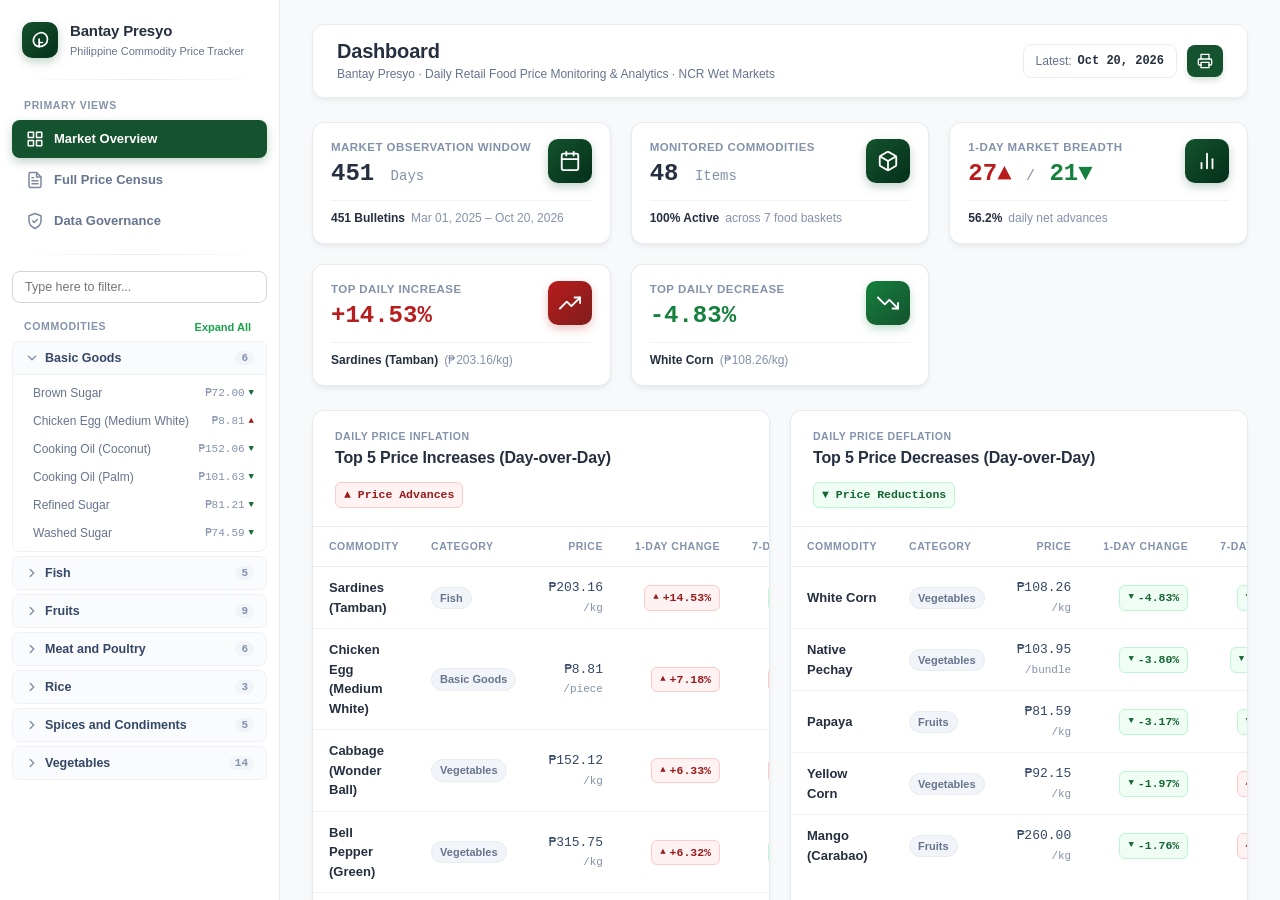
==== public/index.html @ 7c254478 "feat(dashboard): implement static dashboard generator and refine navbar layout" ====
<!DOCTYPE html>
<html lang="en">
<head>
  <meta charset="UTF-8">
  <meta name="viewport" content="width=device-width, initial-scale=1.0">
  <meta http-equiv="X-UA-Compatible" content="ie=edge">
  <title>Philippine Commodity Price Tracker | Bantay Presyo</title>

  <!-- Plotly.js CDN -->
  <script src="https://cdn.plot.ly/plotly-2.35.2.min.js" charset="utf-8"></script>

  <!-- Modular Formal Stylesheet -->
  <link rel="stylesheet" href="assets/css/dashboard.css?v=1792828861">
</head>
<body>
  <div class="app-shell">
    <aside class="dashboard-sidebar" id="dashboard-sidebar" aria-label="Dashboard Navigation">
  <!-- Brand Logo & Title (Creative Tim Style) -->
  <div class="sidebar-brand">
    <div class="brand-badge" aria-hidden="true">
      <svg class="brand-icon" viewBox="0 0 24 24" width="20" height="20" fill="none" stroke="currentColor" stroke-width="2" stroke-linecap="round" stroke-linejoin="round">
        <path d="M11 20A7 7 0 0 1 4 13C4 8.5 7.5 4 13 3c4.5 0 8 3.5 8 8 0 5.5-4.5 9-10 9z"></path>
        <path d="M11 20v-9"></path>
        <path d="M11 15h4"></path>
      </svg>
    </div>
    <div class="brand-meta">
      <span class="brand-title">Bantay Presyo</span>
      <span class="brand-sub">Philippine Commodity Price Tracker</span>
    </div>
  </div>

  <hr class="sidebar-divider">

  <!-- Primary System Views -->
  <div class="sidebar-section">
    <div class="sidebar-section-header">
      <span class="sidebar-section-title">Primary Views</span>
    </div>
    <ul class="sidebar-nav-list">
      <li>
        <button
          type="button"
          class="sidebar-nav-btn active"
          data-view="overview"
          data-nav-view="overview"
        >
          <svg class="nav-icon" viewBox="0 0 24 24" width="18" height="18" fill="none" stroke="currentColor" stroke-width="2" stroke-linecap="round" stroke-linejoin="round" aria-hidden="true">
            <rect x="3" y="3" width="7" height="7"></rect>
            <rect x="14" y="3" width="7" height="7"></rect>
            <rect x="14" y="14" width="7" height="7"></rect>
            <rect x="3" y="14" width="7" height="7"></rect>
          </svg>
          <span class="nav-label">Market Overview</span>
        </button>
      </li>
      <li>
        <button
          type="button"
          class="sidebar-nav-btn"
          data-view="census"
          data-nav-view="census"
        >
          <svg class="nav-icon" viewBox="0 0 24 24" width="18" height="18" fill="none" stroke="currentColor" stroke-width="2" stroke-linecap="round" stroke-linejoin="round" aria-hidden="true">
            <path d="M14 2H6a2 2 0 0 0-2 2v16a2 2 0 0 0 2 2h12a2 2 0 0 0 2-2V8z"></path>
            <polyline points="14 2 14 8 20 8"></polyline>
            <line x1="8" y1="13" x2="16" y2="13"></line>
            <line x1="8" y1="17" x2="16" y2="17"></line>
            <line x1="10" y1="9" x2="8" y2="9"></line>
          </svg>
          <span class="nav-label">Full Price Census</span>
        </button>
      </li>
      <li>
        <button
          type="button"
          class="sidebar-nav-btn"
          data-view="governance"
          data-nav-view="governance"
        >
          <svg class="nav-icon" viewBox="0 0 24 24" width="18" height="18" fill="none" stroke="currentColor" stroke-width="2" stroke-linecap="round" stroke-linejoin="round" aria-hidden="true">
            <path d="M12 22s8-4 8-10V5l-8-3-8 3v7c0 6 8 10 8 10z"></path>
            <path d="m9 12 2 2 4-4"></path>
          </svg>
          <span class="nav-label">Data Governance</span>
        </button>
      </li>
    </ul>
  </div>

  <hr class="sidebar-divider">

  <!-- Quick Filter Input -->
  <div class="sidebar-search-box">
    <input
      type="search"
      id="sidebar-commodity-search"
      class="sidebar-search-input"
      placeholder="Type here to filter..."
      aria-label="Filter commodities in sidebar"
    >
  </div>

  <!-- Collapsible Commodity Groups Tree -->
  <div class="sidebar-section">
    <div class="sidebar-section-header">
      <span class="sidebar-section-title">Commodities</span>
      <button type="button" id="btn-expand-all-groups" class="btn-expand-all">
        Expand All
      </button>
    </div>
  </div>

  <div class="sidebar-tree" id="sidebar-commodity-tree">
    
    <div
      class="sidebar-group expanded"
      data-group-name="Basic Goods"
    >
      <button type="button" class="sidebar-group-toggle">
        <span class="sidebar-group-left">
          <svg class="group-chevron" viewBox="0 0 24 24" width="14" height="14" fill="none" stroke="currentColor" stroke-width="2.5" stroke-linecap="round" stroke-linejoin="round" aria-hidden="true">
            <polyline points="9 18 15 12 9 6"></polyline>
          </svg>
          <span>Basic Goods</span>
        </span>
        <span class="sidebar-group-count">6</span>
      </button>
      <ul class="sidebar-group-items">
        
        <li>
          <button
            type="button"
            class="sidebar-commodity-btn"
            data-commodity="Brown Sugar"
            data-slug="brown-sugar"
            title="Brown Sugar (kg)"
          >
            <span class="sidebar-item-name">Brown Sugar</span>
            <span class="sidebar-item-meta">
              <span class="sidebar-item-price">₱72.00</span>
              
              <span class="dir-down" title="-1.63% DoD">▼</span>
              
            </span>
          </button>
        </li>
        
        <li>
          <button
            type="button"
            class="sidebar-commodity-btn"
            data-commodity="Chicken Egg (Medium White)"
            data-slug="chicken-egg-medium-white"
            title="Chicken Egg (Medium White) (piece)"
          >
            <span class="sidebar-item-name">Chicken Egg (Medium White)</span>
            <span class="sidebar-item-meta">
              <span class="sidebar-item-price">₱8.81</span>
              
              <span class="dir-up" title="+7.18% DoD">▲</span>
              
            </span>
          </button>
        </li>
        
        <li>
          <button
            type="button"
            class="sidebar-commodity-btn"
            data-commodity="Cooking Oil (Coconut)"
            data-slug="cooking-oil-coconut"
            title="Cooking Oil (Coconut) (bottle (1L))"
          >
            <span class="sidebar-item-name">Cooking Oil (Coconut)</span>
            <span class="sidebar-item-meta">
              <span class="sidebar-item-price">₱152.06</span>
              
              <span class="dir-down" title="-1.23% DoD">▼</span>
              
            </span>
          </button>
        </li>
        
        <li>
          <button
            type="button"
            class="sidebar-commodity-btn"
            data-commodity="Cooking Oil (Palm)"
            data-slug="cooking-oil-palm"
            title="Cooking Oil (Palm) (bottle (1L))"
          >
            <span class="sidebar-item-name">Cooking Oil (Palm)</span>
            <span class="sidebar-item-meta">
              <span class="sidebar-item-price">₱101.63</span>
              
              <span class="dir-down" title="-0.68% DoD">▼</span>
              
            </span>
          </button>
        </li>
        
        <li>
          <button
            type="button"
            class="sidebar-commodity-btn"
            data-commodity="Refined Sugar"
            data-slug="refined-sugar"
            title="Refined Sugar (kg)"
          >
            <span class="sidebar-item-name">Refined Sugar</span>
            <span class="sidebar-item-meta">
              <span class="sidebar-item-price">₱81.21</span>
              
              <span class="dir-down" title="-1.24% DoD">▼</span>
              
            </span>
          </button>
        </li>
        
        <li>
          <button
            type="button"
            class="sidebar-commodity-btn"
            data-commodity="Washed Sugar"
            data-slug="washed-sugar"
            title="Washed Sugar (kg)"
          >
            <span class="sidebar-item-name">Washed Sugar</span>
            <span class="sidebar-item-meta">
              <span class="sidebar-item-price">₱74.59</span>
              
              <span class="dir-down" title="-0.68% DoD">▼</span>
              
            </span>
          </button>
        </li>
        
      </ul>
    </div>
    
    <div
      class="sidebar-group "
      data-group-name="Fish"
    >
      <button type="button" class="sidebar-group-toggle">
        <span class="sidebar-group-left">
          <svg class="group-chevron" viewBox="0 0 24 24" width="14" height="14" fill="none" stroke="currentColor" stroke-width="2.5" stroke-linecap="round" stroke-linejoin="round" aria-hidden="true">
            <polyline points="9 18 15 12 9 6"></polyline>
          </svg>
          <span>Fish</span>
        </span>
        <span class="sidebar-group-count">5</span>
      </button>
      <ul class="sidebar-group-items">
        
        <li>
          <button
            type="button"
            class="sidebar-commodity-btn"
            data-commodity="Bangus (Large)"
            data-slug="bangus-large"
            title="Bangus (Large) (kg)"
          >
            <span class="sidebar-item-name">Bangus (Large)</span>
            <span class="sidebar-item-meta">
              <span class="sidebar-item-price">₱273.67</span>
              
              <span class="dir-up" title="+1.48% DoD">▲</span>
              
            </span>
          </button>
        </li>
        
        <li>
          <button
            type="button"
            class="sidebar-commodity-btn"
            data-commodity="Bangus (Medium)"
            data-slug="bangus-medium"
            title="Bangus (Medium) (kg)"
          >
            <span class="sidebar-item-name">Bangus (Medium)</span>
            <span class="sidebar-item-meta">
              <span class="sidebar-item-price">₱245.56</span>
              
              <span class="dir-up" title="+2.36% DoD">▲</span>
              
            </span>
          </button>
        </li>
        
        <li>
          <button
            type="button"
            class="sidebar-commodity-btn"
            data-commodity="Galunggong (Local)"
            data-slug="galunggong-local"
            title="Galunggong (Local) (kg)"
          >
            <span class="sidebar-item-name">Galunggong (Local)</span>
            <span class="sidebar-item-meta">
              <span class="sidebar-item-price">₱295.30</span>
              
              <span class="dir-down" title="-0.07% DoD">▼</span>
              
            </span>
          </button>
        </li>
        
        <li>
          <button
            type="button"
            class="sidebar-commodity-btn"
            data-commodity="Sardines (Tamban)"
            data-slug="sardines-tamban"
            title="Sardines (Tamban) (kg)"
          >
            <span class="sidebar-item-name">Sardines (Tamban)</span>
            <span class="sidebar-item-meta">
              <span class="sidebar-item-price">₱203.16</span>
              
              <span class="dir-up" title="+14.53% DoD">▲</span>
              
            </span>
          </button>
        </li>
        
        <li>
          <button
            type="button"
            class="sidebar-commodity-btn"
            data-commodity="Tilapia"
            data-slug="tilapia"
            title="Tilapia (kg)"
          >
            <span class="sidebar-item-name">Tilapia</span>
            <span class="sidebar-item-meta">
              <span class="sidebar-item-price">₱156.76</span>
              
              <span class="dir-up" title="+1.77% DoD">▲</span>
              
            </span>
          </button>
        </li>
        
      </ul>
    </div>
    
    <div
      class="sidebar-group "
      data-group-name="Fruits"
    >
      <button type="button" class="sidebar-group-toggle">
        <span class="sidebar-group-left">
          <svg class="group-chevron" viewBox="0 0 24 24" width="14" height="14" fill="none" stroke="currentColor" stroke-width="2.5" stroke-linecap="round" stroke-linejoin="round" aria-hidden="true">
            <polyline points="9 18 15 12 9 6"></polyline>
          </svg>
          <span>Fruits</span>
        </span>
        <span class="sidebar-group-count">9</span>
      </button>
      <ul class="sidebar-group-items">
        
        <li>
          <button
            type="button"
            class="sidebar-commodity-btn"
            data-commodity="Avocado"
            data-slug="avocado"
            title="Avocado (kg)"
          >
            <span class="sidebar-item-name">Avocado</span>
            <span class="sidebar-item-meta">
              <span class="sidebar-item-price">₱418.33</span>
              
              <span class="dir-up" title="+4.71% DoD">▲</span>
              
            </span>
          </button>
        </li>
        
        <li>
          <button
            type="button"
            class="sidebar-commodity-btn"
            data-commodity="Banana (Lakatan)"
            data-slug="banana-lakatan"
            title="Banana (Lakatan) (kg)"
          >
            <span class="sidebar-item-name">Banana (Lakatan)</span>
            <span class="sidebar-item-meta">
              <span class="sidebar-item-price">₱96.24</span>
              
              <span class="dir-down" title="-1.22% DoD">▼</span>
              
            </span>
          </button>
        </li>
        
        <li>
          <button
            type="button"
            class="sidebar-commodity-btn"
            data-commodity="Banana (Latundan)"
            data-slug="banana-latundan"
            title="Banana (Latundan) (kg)"
          >
            <span class="sidebar-item-name">Banana (Latundan)</span>
            <span class="sidebar-item-meta">
              <span class="sidebar-item-price">₱78.49</span>
              
              <span class="dir-down" title="-0.88% DoD">▼</span>
              
            </span>
          </button>
        </li>
        
        <li>
          <button
            type="button"
            class="sidebar-commodity-btn"
            data-commodity="Banana (Saba)"
            data-slug="banana-saba"
            title="Banana (Saba) (kg)"
          >
            <span class="sidebar-item-name">Banana (Saba)</span>
            <span class="sidebar-item-meta">
              <span class="sidebar-item-price">₱66.40</span>
              
              <span class="dir-down" title="-1.19% DoD">▼</span>
              
            </span>
          </button>
        </li>
        
        <li>
          <button
            type="button"
            class="sidebar-commodity-btn"
            data-commodity="Mango (Carabao)"
            data-slug="mango-carabao"
            title="Mango (Carabao) (kg)"
          >
            <span class="sidebar-item-name">Mango (Carabao)</span>
            <span class="sidebar-item-meta">
              <span class="sidebar-item-price">₱260.00</span>
              
              <span class="dir-down" title="-1.76% DoD">▼</span>
              
            </span>
          </button>
        </li>
        
        <li>
          <button
            type="button"
            class="sidebar-commodity-btn"
            data-commodity="Melon"
            data-slug="melon"
            title="Melon (kg)"
          >
            <span class="sidebar-item-name">Melon</span>
            <span class="sidebar-item-meta">
              <span class="sidebar-item-price">₱104.47</span>
              
              <span class="dir-down" title="-1.00% DoD">▼</span>
              
            </span>
          </button>
        </li>
        
        <li>
          <button
            type="button"
            class="sidebar-commodity-btn"
            data-commodity="Papaya"
            data-slug="papaya"
            title="Papaya (kg)"
          >
            <span class="sidebar-item-name">Papaya</span>
            <span class="sidebar-item-meta">
              <span class="sidebar-item-price">₱81.59</span>
              
              <span class="dir-down" title="-3.17% DoD">▼</span>
              
            </span>
          </button>
        </li>
        
        <li>
          <button
            type="button"
            class="sidebar-commodity-btn"
            data-commodity="Pomelo"
            data-slug="pomelo"
            title="Pomelo (kg)"
          >
            <span class="sidebar-item-name">Pomelo</span>
            <span class="sidebar-item-meta">
              <span class="sidebar-item-price">₱188.53</span>
              
              <span class="dir-down" title="-1.16% DoD">▼</span>
              
            </span>
          </button>
        </li>
        
        <li>
          <button
            type="button"
            class="sidebar-commodity-btn"
            data-commodity="Watermelon"
            data-slug="watermelon"
            title="Watermelon (kg)"
          >
            <span class="sidebar-item-name">Watermelon</span>
            <span class="sidebar-item-meta">
              <span class="sidebar-item-price">₱79.50</span>
              
              <span class="dir-up" title="+1.74% DoD">▲</span>
              
            </span>
          </button>
        </li>
        
      </ul>
    </div>
    
    <div
      class="sidebar-group "
      data-group-name="Meat and Poultry"
    >
      <button type="button" class="sidebar-group-toggle">
        <span class="sidebar-group-left">
          <svg class="group-chevron" viewBox="0 0 24 24" width="14" height="14" fill="none" stroke="currentColor" stroke-width="2.5" stroke-linecap="round" stroke-linejoin="round" aria-hidden="true">
            <polyline points="9 18 15 12 9 6"></polyline>
          </svg>
          <span>Meat and Poultry</span>
        </span>
        <span class="sidebar-group-count">6</span>
      </button>
      <ul class="sidebar-group-items">
        
        <li>
          <button
            type="button"
            class="sidebar-commodity-btn"
            data-commodity="Beef Brisket"
            data-slug="beef-brisket"
            title="Beef Brisket (kg)"
          >
            <span class="sidebar-item-name">Beef Brisket</span>
            <span class="sidebar-item-meta">
              <span class="sidebar-item-price">₱448.93</span>
              
              <span class="dir-up" title="+1.44% DoD">▲</span>
              
            </span>
          </button>
        </li>
        
        <li>
          <button
            type="button"
            class="sidebar-commodity-btn"
            data-commodity="Beef Rump"
            data-slug="beef-rump"
            title="Beef Rump (kg)"
          >
            <span class="sidebar-item-name">Beef Rump</span>
            <span class="sidebar-item-meta">
              <span class="sidebar-item-price">₱504.57</span>
              
              <span class="dir-up" title="+0.95% DoD">▲</span>
              
            </span>
          </button>
        </li>
        
        <li>
          <button
            type="button"
            class="sidebar-commodity-btn"
            data-commodity="Pork Belly (Liempo)"
            data-slug="pork-belly-liempo"
            title="Pork Belly (Liempo) (kg)"
          >
            <span class="sidebar-item-name">Pork Belly (Liempo)</span>
            <span class="sidebar-item-meta">
              <span class="sidebar-item-price">₱363.33</span>
              
              <span class="dir-down" title="-0.40% DoD">▼</span>
              
            </span>
          </button>
        </li>
        
        <li>
          <button
            type="button"
            class="sidebar-commodity-btn"
            data-commodity="Pork Kasim (Picnic Shoulder)"
            data-slug="pork-kasim-picnic-shoulder"
            title="Pork Kasim (Picnic Shoulder) (kg)"
          >
            <span class="sidebar-item-name">Pork Kasim (Picnic Shoulder)</span>
            <span class="sidebar-item-meta">
              <span class="sidebar-item-price">₱306.98</span>
              
              <span class="dir-down" title="-0.64% DoD">▼</span>
              
            </span>
          </button>
        </li>
        
        <li>
          <button
            type="button"
            class="sidebar-commodity-btn"
            data-commodity="Pork Pigue (Hind Leg / Ham)"
            data-slug="pork-pigue-hind-leg-ham"
            title="Pork Pigue (Hind Leg / Ham) (kg)"
          >
            <span class="sidebar-item-name">Pork Pigue (Hind Leg / Ham)</span>
            <span class="sidebar-item-meta">
              <span class="sidebar-item-price">₱306.85</span>
              
              <span class="dir-down" title="-0.63% DoD">▼</span>
              
            </span>
          </button>
        </li>
        
        <li>
          <button
            type="button"
            class="sidebar-commodity-btn"
            data-commodity="Whole Chicken"
            data-slug="whole-chicken"
            title="Whole Chicken (kg)"
          >
            <span class="sidebar-item-name">Whole Chicken</span>
            <span class="sidebar-item-meta">
              <span class="sidebar-item-price">₱209.99</span>
              
              <span class="dir-up" title="+0.97% DoD">▲</span>
              
            </span>
          </button>
        </li>
        
      </ul>
    </div>
    
    <div
      class="sidebar-group "
      data-group-name="Rice"
    >
      <button type="button" class="sidebar-group-toggle">
        <span class="sidebar-group-left">
          <svg class="group-chevron" viewBox="0 0 24 24" width="14" height="14" fill="none" stroke="currentColor" stroke-width="2.5" stroke-linecap="round" stroke-linejoin="round" aria-hidden="true">
            <polyline points="9 18 15 12 9 6"></polyline>
          </svg>
          <span>Rice</span>
        </span>
        <span class="sidebar-group-count">3</span>
      </button>
      <ul class="sidebar-group-items">
        
        <li>
          <button
            type="button"
            class="sidebar-commodity-btn"
            data-commodity="Premium Rice"
            data-slug="premium-rice"
            title="Premium Rice (kg)"
          >
            <span class="sidebar-item-name">Premium Rice</span>
            <span class="sidebar-item-meta">
              <span class="sidebar-item-price">₱54.88</span>
              
              <span class="dir-up" title="+0.31% DoD">▲</span>
              
            </span>
          </button>
        </li>
        
        <li>
          <button
            type="button"
            class="sidebar-commodity-btn"
            data-commodity="Regular Milled Rice"
            data-slug="regular-milled-rice"
            title="Regular Milled Rice (kg)"
          >
            <span class="sidebar-item-name">Regular Milled Rice</span>
            <span class="sidebar-item-meta">
              <span class="sidebar-item-price">₱45.44</span>
              
              <span class="dir-up" title="+0.98% DoD">▲</span>
              
            </span>
          </button>
        </li>
        
        <li>
          <button
            type="button"
            class="sidebar-commodity-btn"
            data-commodity="Well Milled Rice"
            data-slug="well-milled-rice"
            title="Well Milled Rice (kg)"
          >
            <span class="sidebar-item-name">Well Milled Rice</span>
            <span class="sidebar-item-meta">
              <span class="sidebar-item-price">₱48.66</span>
              
              <span class="dir-down" title="-0.04% DoD">▼</span>
              
            </span>
          </button>
        </li>
        
      </ul>
    </div>
    
    <div
      class="sidebar-group "
      data-group-name="Spices and Condiments"
    >
      <button type="button" class="sidebar-group-toggle">
        <span class="sidebar-group-left">
          <svg class="group-chevron" viewBox="0 0 24 24" width="14" height="14" fill="none" stroke="currentColor" stroke-width="2.5" stroke-linecap="round" stroke-linejoin="round" aria-hidden="true">
            <polyline points="9 18 15 12 9 6"></polyline>
          </svg>
          <span>Spices and Condiments</span>
        </span>
        <span class="sidebar-group-count">5</span>
      </button>
      <ul class="sidebar-group-items">
        
        <li>
          <button
            type="button"
            class="sidebar-commodity-btn"
            data-commodity="Calamansi"
            data-slug="calamansi"
            title="Calamansi (kg)"
          >
            <span class="sidebar-item-name">Calamansi</span>
            <span class="sidebar-item-meta">
              <span class="sidebar-item-price">₱101.05</span>
              
              <span class="dir-up" title="+2.19% DoD">▲</span>
              
            </span>
          </button>
        </li>
        
        <li>
          <button
            type="button"
            class="sidebar-commodity-btn"
            data-commodity="Garlic (Imported)"
            data-slug="garlic-imported"
            title="Garlic (Imported) (kg)"
          >
            <span class="sidebar-item-name">Garlic (Imported)</span>
            <span class="sidebar-item-meta">
              <span class="sidebar-item-price">₱150.77</span>
              
              <span class="dir-up" title="+0.42% DoD">▲</span>
              
            </span>
          </button>
        </li>
        
        <li>
          <button
            type="button"
            class="sidebar-commodity-btn"
            data-commodity="Garlic (Native)"
            data-slug="garlic-native"
            title="Garlic (Native) (kg)"
          >
            <span class="sidebar-item-name">Garlic (Native)</span>
            <span class="sidebar-item-meta">
              <span class="sidebar-item-price">₱380.00</span>
              
              <span class="dir-up" title="+2.70% DoD">▲</span>
              
            </span>
          </button>
        </li>
        
        <li>
          <button
            type="button"
            class="sidebar-commodity-btn"
            data-commodity="Ginger"
            data-slug="ginger"
            title="Ginger (kg)"
          >
            <span class="sidebar-item-name">Ginger</span>
            <span class="sidebar-item-meta">
              <span class="sidebar-item-price">₱197.11</span>
              
              <span class="dir-up" title="+3.24% DoD">▲</span>
              
            </span>
          </button>
        </li>
        
        <li>
          <button
            type="button"
            class="sidebar-commodity-btn"
            data-commodity="Red Onion"
            data-slug="red-onion"
            title="Red Onion (kg)"
          >
            <span class="sidebar-item-name">Red Onion</span>
            <span class="sidebar-item-meta">
              <span class="sidebar-item-price">₱124.79</span>
              
              <span class="dir-up" title="+0.40% DoD">▲</span>
              
            </span>
          </button>
        </li>
        
      </ul>
    </div>
    
    <div
      class="sidebar-group "
      data-group-name="Vegetables"
    >
      <button type="button" class="sidebar-group-toggle">
        <span class="sidebar-group-left">
          <svg class="group-chevron" viewBox="0 0 24 24" width="14" height="14" fill="none" stroke="currentColor" stroke-width="2.5" stroke-linecap="round" stroke-linejoin="round" aria-hidden="true">
            <polyline points="9 18 15 12 9 6"></polyline>
          </svg>
          <span>Vegetables</span>
        </span>
        <span class="sidebar-group-count">14</span>
      </button>
      <ul class="sidebar-group-items">
        
        <li>
          <button
            type="button"
            class="sidebar-commodity-btn"
            data-commodity="Ampalaya (Bitter Gourd)"
            data-slug="ampalaya-bitter-gourd"
            title="Ampalaya (Bitter Gourd) (kg)"
          >
            <span class="sidebar-item-name">Ampalaya (Bitter Gourd)</span>
            <span class="sidebar-item-meta">
              <span class="sidebar-item-price">₱118.00</span>
              
              <span class="dir-up" title="+2.32% DoD">▲</span>
              
            </span>
          </button>
        </li>
        
        <li>
          <button
            type="button"
            class="sidebar-commodity-btn"
            data-commodity="Bell Pepper (Green)"
            data-slug="bell-pepper-green"
            title="Bell Pepper (Green) (kg)"
          >
            <span class="sidebar-item-name">Bell Pepper (Green)</span>
            <span class="sidebar-item-meta">
              <span class="sidebar-item-price">₱315.75</span>
              
              <span class="dir-up" title="+6.32% DoD">▲</span>
              
            </span>
          </button>
        </li>
        
        <li>
          <button
            type="button"
            class="sidebar-commodity-btn"
            data-commodity="Bell Pepper (Red)"
            data-slug="bell-pepper-red"
            title="Bell Pepper (Red) (kg)"
          >
            <span class="sidebar-item-name">Bell Pepper (Red)</span>
            <span class="sidebar-item-meta">
              <span class="sidebar-item-price">₱292.57</span>
              
              <span class="dir-up" title="+0.09% DoD">▲</span>
              
            </span>
          </button>
        </li>
        
        <li>
          <button
            type="button"
            class="sidebar-commodity-btn"
            data-commodity="Cabbage (Rare Ball)"
            data-slug="cabbage-rare-ball"
            title="Cabbage (Rare Ball) (kg)"
          >
            <span class="sidebar-item-name">Cabbage (Rare Ball)</span>
            <span class="sidebar-item-meta">
              <span class="sidebar-item-price">₱155.41</span>
              
              <span class="dir-up" title="+5.01% DoD">▲</span>
              
            </span>
          </button>
        </li>
        
        <li>
          <button
            type="button"
            class="sidebar-commodity-btn"
            data-commodity="Cabbage (Scorpio)"
            data-slug="cabbage-scorpio"
            title="Cabbage (Scorpio) (kg)"
          >
            <span class="sidebar-item-name">Cabbage (Scorpio)</span>
            <span class="sidebar-item-meta">
              <span class="sidebar-item-price">₱152.50</span>
              
              <span class="dir-down" title="-1.61% DoD">▼</span>
              
            </span>
          </button>
        </li>
        
        <li>
          <button
            type="button"
            class="sidebar-commodity-btn"
            data-commodity="Cabbage (Wonder Ball)"
            data-slug="cabbage-wonder-ball"
            title="Cabbage (Wonder Ball) (kg)"
          >
            <span class="sidebar-item-name">Cabbage (Wonder Ball)</span>
            <span class="sidebar-item-meta">
              <span class="sidebar-item-price">₱152.12</span>
              
              <span class="dir-up" title="+6.33% DoD">▲</span>
              
            </span>
          </button>
        </li>
        
        <li>
          <button
            type="button"
            class="sidebar-commodity-btn"
            data-commodity="Carrots"
            data-slug="carrots"
            title="Carrots (kg)"
          >
            <span class="sidebar-item-name">Carrots</span>
            <span class="sidebar-item-meta">
              <span class="sidebar-item-price">₱128.69</span>
              
              <span class="dir-up" title="+2.85% DoD">▲</span>
              
            </span>
          </button>
        </li>
        
        <li>
          <button
            type="button"
            class="sidebar-commodity-btn"
            data-commodity="Eggplant"
            data-slug="eggplant"
            title="Eggplant (kg)"
          >
            <span class="sidebar-item-name">Eggplant</span>
            <span class="sidebar-item-meta">
              <span class="sidebar-item-price">₱85.49</span>
              
              <span class="dir-up" title="+2.16% DoD">▲</span>
              
            </span>
          </button>
        </li>
        
        <li>
          <button
            type="button"
            class="sidebar-commodity-btn"
            data-commodity="Native Pechay"
            data-slug="native-pechay"
            title="Native Pechay (bundle)"
          >
            <span class="sidebar-item-name">Native Pechay</span>
            <span class="sidebar-item-meta">
              <span class="sidebar-item-price">₱103.95</span>
              
              <span class="dir-down" title="-3.80% DoD">▼</span>
              
            </span>
          </button>
        </li>
        
        <li>
          <button
            type="button"
            class="sidebar-commodity-btn"
            data-commodity="Squash"
            data-slug="squash"
            title="Squash (kg)"
          >
            <span class="sidebar-item-name">Squash</span>
            <span class="sidebar-item-meta">
              <span class="sidebar-item-price">₱62.13</span>
              
              <span class="dir-up" title="+2.66% DoD">▲</span>
              
            </span>
          </button>
        </li>
        
        <li>
          <button
            type="button"
            class="sidebar-commodity-btn"
            data-commodity="Tomato"
            data-slug="tomato"
            title="Tomato (kg)"
          >
            <span class="sidebar-item-name">Tomato</span>
            <span class="sidebar-item-meta">
              <span class="sidebar-item-price">₱104.66</span>
              
              <span class="dir-up" title="+0.55% DoD">▲</span>
              
            </span>
          </button>
        </li>
        
        <li>
          <button
            type="button"
            class="sidebar-commodity-btn"
            data-commodity="White Corn"
            data-slug="white-corn"
            title="White Corn (kg)"
          >
            <span class="sidebar-item-name">White Corn</span>
            <span class="sidebar-item-meta">
              <span class="sidebar-item-price">₱108.26</span>
              
              <span class="dir-down" title="-4.83% DoD">▼</span>
              
            </span>
          </button>
        </li>
        
        <li>
          <button
            type="button"
            class="sidebar-commodity-btn"
            data-commodity="White Potato"
            data-slug="white-potato"
            title="White Potato (kg)"
          >
            <span class="sidebar-item-name">White Potato</span>
            <span class="sidebar-item-meta">
              <span class="sidebar-item-price">₱172.09</span>
              
              <span class="dir-up" title="+3.94% DoD">▲</span>
              
            </span>
          </button>
        </li>
        
        <li>
          <button
            type="button"
            class="sidebar-commodity-btn"
            data-commodity="Yellow Corn"
            data-slug="yellow-corn"
            title="Yellow Corn (kg)"
          >
            <span class="sidebar-item-name">Yellow Corn</span>
            <span class="sidebar-item-meta">
              <span class="sidebar-item-price">₱92.15</span>
              
              <span class="dir-down" title="-1.97% DoD">▼</span>
              
            </span>
          </button>
        </li>
        
      </ul>
    </div>
    
  </div>
</aside>

    <div class="main-workspace">
      <header class="dashboard-navbar">
  <div class="navbar-container">
    <div class="navbar-left">
      <button
        type="button"
        id="btn-sidebar-toggle"
        class="btn-sidebar-toggle"
        title="Toggle navigation sidebar"
        aria-label="Toggle Sidebar"
      >
        <svg viewBox="0 0 24 24" width="20" height="20" fill="none" stroke="currentColor" stroke-width="2" stroke-linecap="round" stroke-linejoin="round" aria-hidden="true">
          <line x1="3" y1="12" x2="21" y2="12"></line>
          <line x1="3" y1="6" x2="21" y2="6"></line>
          <line x1="3" y1="18" x2="21" y2="18"></line>
        </svg>
      </button>

      <div class="navbar-heading-group">
        <h1 class="navbar-title" id="navbar-view-title">Dashboard</h1>
        <p class="navbar-subtitle" id="navbar-view-subtitle">
          Bantay Presyo · Daily Retail Food Price Monitoring & Analytics · NCR Wet Markets
        </p>
      </div>
    </div>

    <div class="navbar-right">
      <div class="navbar-date-badge">
        <span class="date-lbl">Latest:</span>
        <strong class="date-val">Oct 20, 2026</strong>
      </div>

      <button
        type="button"
        class="btn-navbar-action btn-print btn-icon-only"
        onclick="window.print()"
        title="Print Bulletin (Save as PDF)"
        aria-label="Print Bulletin"
      >
        <svg viewBox="0 0 24 24" width="16" height="16" fill="none" stroke="currentColor" stroke-width="2" stroke-linecap="round" stroke-linejoin="round" aria-hidden="true">
          <polyline points="6 9 6 2 18 2 18 9"></polyline>
          <path d="M6 18H4a2 2 0 0 1-2-2v-5a2 2 0 0 1 2-2h16a2 2 0 0 1 2 2v5a2 2 0 0 1-2 2h-2"></path>
          <rect x="6" y="14" width="12" height="8"></rect>
        </svg>
      </button>
    </div>
  </div>
</header>

      <main class="workspace-content">
        
<!-- View 1: Market Overview (Default Landing View) -->
<section id="view-overview" class="view-panel active" aria-label="Market Overview">
  <!-- Executive KPI Grid (Creative Tim Style) -->
<div class="kpi-grid">
  <!-- Card 1: Observation Window -->
  <div class="kpi-card">
    <div class="kpi-card-body">
      <div class="kpi-card-header">
        <div class="kpi-card-info">
          <span class="kpi-label">Market Observation Window</span>
          <div class="kpi-value">
            451
            <span class="kpi-unit">Days</span>
          </div>
        </div>
        <div class="kpi-icon-box" aria-hidden="true">
          <svg viewBox="0 0 24 24" width="22" height="22" fill="none" stroke="currentColor" stroke-width="2" stroke-linecap="round" stroke-linejoin="round">
            <rect x="3" y="4" width="18" height="18" rx="2" ry="2"></rect>
            <line x1="16" y1="2" x2="16" y2="6"></line>
            <line x1="8" y1="2" x2="8" y2="6"></line>
            <line x1="3" y1="10" x2="21" y2="10"></line>
          </svg>
        </div>
      </div>
      <hr class="kpi-card-divider">
      <div class="kpi-detail">
        <span class="kpi-highlight">451 Bulletins</span>
        <span class="kpi-context">Mar 01, 2025 – Oct 20, 2026</span>
      </div>
    </div>
  </div>

  <!-- Card 2: Monitored Commodities -->
  <div class="kpi-card">
    <div class="kpi-card-body">
      <div class="kpi-card-header">
        <div class="kpi-card-info">
          <span class="kpi-label">Monitored Commodities</span>
          <div class="kpi-value">
            48
            <span class="kpi-unit">Items</span>
          </div>
        </div>
        <div class="kpi-icon-box" aria-hidden="true">
          <svg viewBox="0 0 24 24" width="22" height="22" fill="none" stroke="currentColor" stroke-width="2" stroke-linecap="round" stroke-linejoin="round">
            <path d="M21 16V8a2 2 0 0 0-1-1.73l-7-4a2 2 0 0 0-2 0l-7 4A2 2 0 0 0 3 8v8a2 2 0 0 0 1 1.73l7 4a2 2 0 0 0 2 0l7-4A2 2 0 0 0 21 16z"></path>
            <polyline points="3.27 6.96 12 12.01 20.73 6.96"></polyline>
            <line x1="12" y1="22.08" x2="12" y2="12"></line>
          </svg>
        </div>
      </div>
      <hr class="kpi-card-divider">
      <div class="kpi-detail">
        <span class="kpi-highlight">100% Active</span>
        <span class="kpi-context">across 7 food baskets</span>
      </div>
    </div>
  </div>

  <!-- Card 3: 1-Day Market Breadth -->
  <div class="kpi-card">
    <div class="kpi-card-body">
      <div class="kpi-card-header">
        <div class="kpi-card-info">
          <span class="kpi-label">1-Day Market Breadth</span>
          <div class="kpi-value">
            <span class="text-gain">27▲</span>
            <span class="kpi-sep">/</span>
            <span class="text-drop">21▼</span>
          </div>
        </div>
        <div class="kpi-icon-box" aria-hidden="true">
          <svg viewBox="0 0 24 24" width="22" height="22" fill="none" stroke="currentColor" stroke-width="2" stroke-linecap="round" stroke-linejoin="round">
            <line x1="18" y1="20" x2="18" y2="10"></line>
            <line x1="12" y1="20" x2="12" y2="4"></line>
            <line x1="6" y1="20" x2="6" y2="14"></line>
          </svg>
        </div>
      </div>
      <hr class="kpi-card-divider">
      <div class="kpi-detail">
        <span class="kpi-highlight">56.2%</span>
        <span class="kpi-context">daily net advances</span>
      </div>
    </div>
  </div>

  <!-- Card 4: Top Daily Price Increase -->
  <div class="kpi-card">
    <div class="kpi-card-body">
      <div class="kpi-card-header">
        <div class="kpi-card-info">
          <span class="kpi-label">Top Daily Increase</span>
          <div class="kpi-value text-gain">+14.53%</div>
        </div>
        <div class="kpi-icon-box kpi-icon-gain" aria-hidden="true">
          <svg viewBox="0 0 24 24" width="22" height="22" fill="none" stroke="currentColor" stroke-width="2" stroke-linecap="round" stroke-linejoin="round">
            <polyline points="23 6 13.5 15.5 8.5 10.5 1 18"></polyline>
            <polyline points="17 6 23 6 23 12"></polyline>
          </svg>
        </div>
      </div>
      <hr class="kpi-card-divider">
      <div class="kpi-detail">
        <span class="kpi-highlight">Sardines (Tamban)</span>
        <span class="kpi-context">(₱203.16/kg)</span>
      </div>
    </div>
  </div>

  <!-- Card 5: Top Daily Price Decrease -->
  <div class="kpi-card">
    <div class="kpi-card-body">
      <div class="kpi-card-header">
        <div class="kpi-card-info">
          <span class="kpi-label">Top Daily Decrease</span>
          <div class="kpi-value text-drop">-4.83%</div>
        </div>
        <div class="kpi-icon-box kpi-icon-drop" aria-hidden="true">
          <svg viewBox="0 0 24 24" width="22" height="22" fill="none" stroke="currentColor" stroke-width="2" stroke-linecap="round" stroke-linejoin="round">
            <polyline points="23 18 13.5 8.5 8.5 13.5 1 6"></polyline>
            <polyline points="17 18 23 18 23 12"></polyline>
          </svg>
        </div>
      </div>
      <hr class="kpi-card-divider">
      <div class="kpi-detail">
        <span class="kpi-highlight">White Corn</span>
        <span class="kpi-context">(₱108.26/kg)</span>
      </div>
    </div>
  </div>
</div>

<!-- Top Market Movers (2 Columns) -->
<div class="grid-2col">
  <!-- Top Gainers -->
  <div class="card">
    <div class="card-header">
      <div class="card-title-group">
        <span class="card-tag">Daily Price Inflation</span>
        <h2 class="card-title">Top 5 Price Increases (Day-over-Day)</h2>
      </div>
      <span class="badge badge-increase">▲ Price Advances</span>
    </div>
    <div class="card-body" style="padding: 0;">
      <div class="table-container" style="border: none;">
        <table class="formal-table">
          <thead>
            <tr>
              <th>Commodity</th>
              <th>Category</th>
              <th class="text-right">Price</th>
              <th class="text-right">1-Day Change</th>
              <th class="text-right">7-Day Change</th>
            </tr>
          </thead>
          <tbody>
            
            <tr
              class="clickable-row"
              data-target-commodity="Sardines (Tamban)"
              title="Click to inspect Sardines (Tamban) price history"
            >
              <td class="commodity-cell">Sardines (Tamban)</td>
              <td><span class="category-pill">Fish</span></td>
              <td class="text-right font-mono">
                ₱203.16
                <span style="font-size: 11px; color: var(--text-muted);">/kg</span>
              </td>
              <td class="text-right"><span class="badge badge-increase"><span class="badge-arrow">▲</span> +14.53%</span></td>
              <td class="text-right"><span class="badge badge-decrease"><span class="badge-arrow">▼</span> -0.20%</span></td>
            </tr>
            
            <tr
              class="clickable-row"
              data-target-commodity="Chicken Egg (Medium White)"
              title="Click to inspect Chicken Egg (Medium White) price history"
            >
              <td class="commodity-cell">Chicken Egg (Medium White)</td>
              <td><span class="category-pill">Basic Goods</span></td>
              <td class="text-right font-mono">
                ₱8.81
                <span style="font-size: 11px; color: var(--text-muted);">/piece</span>
              </td>
              <td class="text-right"><span class="badge badge-increase"><span class="badge-arrow">▲</span> +7.18%</span></td>
              <td class="text-right"><span class="badge badge-increase"><span class="badge-arrow">▲</span> +6.92%</span></td>
            </tr>
            
            <tr
              class="clickable-row"
              data-target-commodity="Cabbage (Wonder Ball)"
              title="Click to inspect Cabbage (Wonder Ball) price history"
            >
              <td class="commodity-cell">Cabbage (Wonder Ball)</td>
              <td><span class="category-pill">Vegetables</span></td>
              <td class="text-right font-mono">
                ₱152.12
                <span style="font-size: 11px; color: var(--text-muted);">/kg</span>
              </td>
              <td class="text-right"><span class="badge badge-increase"><span class="badge-arrow">▲</span> +6.33%</span></td>
              <td class="text-right"><span class="badge badge-increase"><span class="badge-arrow">▲</span> +6.33%</span></td>
            </tr>
            
            <tr
              class="clickable-row"
              data-target-commodity="Bell Pepper (Green)"
              title="Click to inspect Bell Pepper (Green) price history"
            >
              <td class="commodity-cell">Bell Pepper (Green)</td>
              <td><span class="category-pill">Vegetables</span></td>
              <td class="text-right font-mono">
                ₱315.75
                <span style="font-size: 11px; color: var(--text-muted);">/kg</span>
              </td>
              <td class="text-right"><span class="badge badge-increase"><span class="badge-arrow">▲</span> +6.32%</span></td>
              <td class="text-right"><span class="badge badge-decrease"><span class="badge-arrow">▼</span> -8.84%</span></td>
            </tr>
            
            <tr
              class="clickable-row"
              data-target-commodity="Cabbage (Rare Ball)"
              title="Click to inspect Cabbage (Rare Ball) price history"
            >
              <td class="commodity-cell">Cabbage (Rare Ball)</td>
              <td><span class="category-pill">Vegetables</span></td>
              <td class="text-right font-mono">
                ₱155.41
                <span style="font-size: 11px; color: var(--text-muted);">/kg</span>
              </td>
              <td class="text-right"><span class="badge badge-increase"><span class="badge-arrow">▲</span> +5.01%</span></td>
              <td class="text-right"><span class="badge badge-increase"><span class="badge-arrow">▲</span> +0.95%</span></td>
            </tr>
            
          </tbody>
        </table>
      </div>
    </div>
  </div>

  <!-- Top Decliners -->
  <div class="card">
    <div class="card-header">
      <div class="card-title-group">
        <span class="card-tag">Daily Price Deflation</span>
        <h2 class="card-title">Top 5 Price Decreases (Day-over-Day)</h2>
      </div>
      <span class="badge badge-decrease">▼ Price Reductions</span>
    </div>
    <div class="card-body" style="padding: 0;">
      <div class="table-container" style="border: none;">
        <table class="formal-table">
          <thead>
            <tr>
              <th>Commodity</th>
              <th>Category</th>
              <th class="text-right">Price</th>
              <th class="text-right">1-Day Change</th>
              <th class="text-right">7-Day Change</th>
            </tr>
          </thead>
          <tbody>
            
            <tr
              class="clickable-row"
              data-target-commodity="White Corn"
              title="Click to inspect White Corn price history"
            >
              <td class="commodity-cell">White Corn</td>
              <td><span class="category-pill">Vegetables</span></td>
              <td class="text-right font-mono">
                ₱108.26
                <span style="font-size: 11px; color: var(--text-muted);">/kg</span>
              </td>
              <td class="text-right"><span class="badge badge-decrease"><span class="badge-arrow">▼</span> -4.83%</span></td>
              <td class="text-right"><span class="badge badge-decrease"><span class="badge-arrow">▼</span> -9.31%</span></td>
            </tr>
            
            <tr
              class="clickable-row"
              data-target-commodity="Native Pechay"
              title="Click to inspect Native Pechay price history"
            >
              <td class="commodity-cell">Native Pechay</td>
              <td><span class="category-pill">Vegetables</span></td>
              <td class="text-right font-mono">
                ₱103.95
                <span style="font-size: 11px; color: var(--text-muted);">/bundle</span>
              </td>
              <td class="text-right"><span class="badge badge-decrease"><span class="badge-arrow">▼</span> -3.80%</span></td>
              <td class="text-right"><span class="badge badge-decrease"><span class="badge-arrow">▼</span> -12.68%</span></td>
            </tr>
            
            <tr
              class="clickable-row"
              data-target-commodity="Papaya"
              title="Click to inspect Papaya price history"
            >
              <td class="commodity-cell">Papaya</td>
              <td><span class="category-pill">Fruits</span></td>
              <td class="text-right font-mono">
                ₱81.59
                <span style="font-size: 11px; color: var(--text-muted);">/kg</span>
              </td>
              <td class="text-right"><span class="badge badge-decrease"><span class="badge-arrow">▼</span> -3.17%</span></td>
              <td class="text-right"><span class="badge badge-decrease"><span class="badge-arrow">▼</span> -0.32%</span></td>
            </tr>
            
            <tr
              class="clickable-row"
              data-target-commodity="Yellow Corn"
              title="Click to inspect Yellow Corn price history"
            >
              <td class="commodity-cell">Yellow Corn</td>
              <td><span class="category-pill">Vegetables</span></td>
              <td class="text-right font-mono">
                ₱92.15
                <span style="font-size: 11px; color: var(--text-muted);">/kg</span>
              </td>
              <td class="text-right"><span class="badge badge-decrease"><span class="badge-arrow">▼</span> -1.97%</span></td>
              <td class="text-right"><span class="badge badge-increase"><span class="badge-arrow">▲</span> +3.08%</span></td>
            </tr>
            
            <tr
              class="clickable-row"
              data-target-commodity="Mango (Carabao)"
              title="Click to inspect Mango (Carabao) price history"
            >
              <td class="commodity-cell">Mango (Carabao)</td>
              <td><span class="category-pill">Fruits</span></td>
              <td class="text-right font-mono">
                ₱260.00
                <span style="font-size: 11px; color: var(--text-muted);">/kg</span>
              </td>
              <td class="text-right"><span class="badge badge-decrease"><span class="badge-arrow">▼</span> -1.76%</span></td>
              <td class="text-right"><span class="badge badge-increase"><span class="badge-arrow">▲</span> +0.93%</span></td>
            </tr>
            
          </tbody>
        </table>
      </div>
    </div>
  </div>
</div>

<!-- Macro Category Price Indices -->
<div class="card">
  <div class="card-header">
    <div class="card-title-group">
      <span class="card-tag">Macro Basket Analysis</span>
      <h2 class="card-title">Category Retail Price Indices (Base 100 = March 1, 2025)</h2>
      <span class="card-subtitle">Equal-weighted aggregated daily index across 7 standardized food categories</span>
    </div>
  </div>
  <div class="card-body">
    <div id="category-index-plot" style="width: 100%; height: 430px;"></div>

    <div style="margin-top: 24px;">
      <h3
        style="font-size: 13px; font-weight: 700; color: var(--navy-900); margin-bottom: 12px; text-transform: uppercase; letter-spacing: 0.04em;"
      >
        Category Basket Performance Summary
      </h3>
      <div class="table-container">
        <table class="formal-table">
          <thead>
            <tr>
              <th>Commodity Group</th>
              <th class="text-center">Items</th>
              <th class="text-right">Latest Index (Base 100)</th>
              <th class="text-right">1-Day Change</th>
              <th class="text-right">7-Day Change</th>
              <th class="text-right">30-Day Change</th>
              <th class="text-right">30-Day Avg Volatility</th>
              <th class="text-right">30-Day Avg CV</th>
            </tr>
          </thead>
          <tbody>
            
            <tr>
              <td class="commodity-cell">Basic Goods</td>
              <td class="text-center font-mono">6</td>
              <td class="text-right font-mono" style="font-weight: 700;">103.56</td>
              <td class="text-right"><span class="badge badge-increase"><span class="badge-arrow">▲</span> +0.28%</span></td>
              <td class="text-right"><span class="badge badge-increase"><span class="badge-arrow">▲</span> +0.12%</span></td>
              <td class="text-right"><span class="badge badge-increase"><span class="badge-arrow">▲</span> +0.81%</span></td>
              <td class="text-right font-mono">₱0.53</td>
              <td class="text-right font-mono">0.72%</td>
            </tr>
            
            <tr>
              <td class="commodity-cell">Fish</td>
              <td class="text-center font-mono">5</td>
              <td class="text-right font-mono" style="font-weight: 700;">115.30</td>
              <td class="text-right"><span class="badge badge-increase"><span class="badge-arrow">▲</span> +4.45%</span></td>
              <td class="text-right"><span class="badge badge-increase"><span class="badge-arrow">▲</span> +0.48%</span></td>
              <td class="text-right"><span class="badge badge-increase"><span class="badge-arrow">▲</span> +4.52%</span></td>
              <td class="text-right font-mono">₱6.65</td>
              <td class="text-right font-mono">3.29%</td>
            </tr>
            
            <tr>
              <td class="commodity-cell">Fruits</td>
              <td class="text-center font-mono">9</td>
              <td class="text-right font-mono" style="font-weight: 700;">117.85</td>
              <td class="text-right"><span class="badge badge-decrease"><span class="badge-arrow">▼</span> -0.36%</span></td>
              <td class="text-right"><span class="badge badge-increase"><span class="badge-arrow">▲</span> +0.90%</span></td>
              <td class="text-right"><span class="badge badge-increase"><span class="badge-arrow">▲</span> +6.92%</span></td>
              <td class="text-right font-mono">₱7.09</td>
              <td class="text-right font-mono">2.64%</td>
            </tr>
            
            <tr>
              <td class="commodity-cell">Meat and Poultry</td>
              <td class="text-center font-mono">6</td>
              <td class="text-right font-mono" style="font-weight: 700;">94.01</td>
              <td class="text-right"><span class="badge badge-increase"><span class="badge-arrow">▲</span> +0.38%</span></td>
              <td class="text-right"><span class="badge badge-decrease"><span class="badge-arrow">▼</span> -0.08%</span></td>
              <td class="text-right"><span class="badge badge-decrease"><span class="badge-arrow">▼</span> -0.68%</span></td>
              <td class="text-right font-mono">₱3.71</td>
              <td class="text-right font-mono">1.11%</td>
            </tr>
            
            <tr>
              <td class="commodity-cell">Rice</td>
              <td class="text-center font-mono">3</td>
              <td class="text-right font-mono" style="font-weight: 700;">107.63</td>
              <td class="text-right"><span class="badge badge-increase"><span class="badge-arrow">▲</span> +0.43%</span></td>
              <td class="text-right"><span class="badge badge-increase"><span class="badge-arrow">▲</span> +0.65%</span></td>
              <td class="text-right"><span class="badge badge-increase"><span class="badge-arrow">▲</span> +1.22%</span></td>
              <td class="text-right font-mono">₱0.29</td>
              <td class="text-right font-mono">0.60%</td>
            </tr>
            
            <tr>
              <td class="commodity-cell">Spices and Condiments</td>
              <td class="text-center font-mono">5</td>
              <td class="text-right font-mono" style="font-weight: 700;">87.81</td>
              <td class="text-right"><span class="badge badge-increase"><span class="badge-arrow">▲</span> +1.88%</span></td>
              <td class="text-right"><span class="badge badge-increase"><span class="badge-arrow">▲</span> +0.88%</span></td>
              <td class="text-right"><span class="badge badge-increase"><span class="badge-arrow">▲</span> +3.41%</span></td>
              <td class="text-right font-mono">₱4.18</td>
              <td class="text-right font-mono">1.94%</td>
            </tr>
            
            <tr>
              <td class="commodity-cell">Vegetables</td>
              <td class="text-center font-mono">14</td>
              <td class="text-right font-mono" style="font-weight: 700;">142.53</td>
              <td class="text-right"><span class="badge badge-increase"><span class="badge-arrow">▲</span> +1.54%</span></td>
              <td class="text-right"><span class="badge badge-decrease"><span class="badge-arrow">▼</span> -0.48%</span></td>
              <td class="text-right"><span class="badge badge-decrease"><span class="badge-arrow">▼</span> -16.18%</span></td>
              <td class="text-right font-mono">₱16.37</td>
              <td class="text-right font-mono">10.11%</td>
            </tr>
            
          </tbody>
        </table>
      </div>
    </div>
  </div>
</div>
</section>

<!-- View 2: Individual Commodity Detail View -->
<section id="view-commodity" class="view-panel" aria-label="Commodity Detail">
  <!-- Breadcrumb & Commodity Stepper Bar -->
<div class="view-topbar">
  <nav class="breadcrumb" aria-label="Breadcrumb">
    <button type="button" class="breadcrumb-link" data-nav-view="overview">Market Overview</button>
    <span class="breadcrumb-sep">/</span>
    <span id="breadcrumb-group">Rice</span>
    <span class="breadcrumb-sep">/</span>
    <strong id="breadcrumb-commodity" style="color: var(--navy-900);">Regular Milled Rice</strong>
  </nav>

  <div class="commodity-nav-buttons">
    <button type="button" id="btn-prev-commodity" class="btn-step-commodity" title="Previous commodity">
      ← Previous Item
    </button>
    <button type="button" id="btn-next-commodity" class="btn-step-commodity" title="Next commodity">
      Next Item →
    </button>
  </div>
</div>

<!-- Commodity Header Banner -->
<div class="detail-header-banner">
  <div class="detail-title-block">
    <h2 id="detail-commodity-title">Regular Milled Rice</h2>
    <div class="detail-meta-tags">
      <span class="category-pill" id="detail-commodity-group">Rice</span>
      <span class="badge badge-neutral" id="detail-commodity-unit">Unit: kg</span>
      <span style="font-size: 12px; color: var(--text-muted);">
        NCR Wet Markets · As of Oct 20, 2026
      </span>
    </div>
  </div>

  <div>
    <label for="commodity-picker" style="font-size: 11px; font-weight: 700; text-transform: uppercase; color: var(--text-muted); display: block; margin-bottom: 4px;">
      Quick Switch Commodity
    </label>
    <select id="commodity-picker" class="search-input" style="min-width: 240px; font-weight: 600;">
      
      <optgroup label="Basic Goods">
        
        <option value="Brown Sugar" >
          Brown Sugar (kg)
        </option>
        
        <option value="Chicken Egg (Medium White)" >
          Chicken Egg (Medium White) (piece)
        </option>
        
        <option value="Cooking Oil (Coconut)" >
          Cooking Oil (Coconut) (bottle (1L))
        </option>
        
        <option value="Cooking Oil (Palm)" >
          Cooking Oil (Palm) (bottle (1L))
        </option>
        
        <option value="Refined Sugar" >
          Refined Sugar (kg)
        </option>
        
        <option value="Washed Sugar" >
          Washed Sugar (kg)
        </option>
        
      </optgroup>
      
      <optgroup label="Fish">
        
        <option value="Bangus (Large)" >
          Bangus (Large) (kg)
        </option>
        
        <option value="Bangus (Medium)" >
          Bangus (Medium) (kg)
        </option>
        
        <option value="Galunggong (Local)" >
          Galunggong (Local) (kg)
        </option>
        
        <option value="Sardines (Tamban)" >
          Sardines (Tamban) (kg)
        </option>
        
        <option value="Tilapia" >
          Tilapia (kg)
        </option>
        
      </optgroup>
      
      <optgroup label="Fruits">
        
        <option value="Avocado" >
          Avocado (kg)
        </option>
        
        <option value="Banana (Lakatan)" >
          Banana (Lakatan) (kg)
        </option>
        
        <option value="Banana (Latundan)" >
          Banana (Latundan) (kg)
        </option>
        
        <option value="Banana (Saba)" >
          Banana (Saba) (kg)
        </option>
        
        <option value="Mango (Carabao)" >
          Mango (Carabao) (kg)
        </option>
        
        <option value="Melon" >
          Melon (kg)
        </option>
        
        <option value="Papaya" >
          Papaya (kg)
        </option>
        
        <option value="Pomelo" >
          Pomelo (kg)
        </option>
        
        <option value="Watermelon" >
          Watermelon (kg)
        </option>
        
      </optgroup>
      
      <optgroup label="Meat and Poultry">
        
        <option value="Beef Brisket" >
          Beef Brisket (kg)
        </option>
        
        <option value="Beef Rump" >
          Beef Rump (kg)
        </option>
        
        <option value="Pork Belly (Liempo)" >
          Pork Belly (Liempo) (kg)
        </option>
        
        <option value="Pork Kasim (Picnic Shoulder)" >
          Pork Kasim (Picnic Shoulder) (kg)
        </option>
        
        <option value="Pork Pigue (Hind Leg / Ham)" >
          Pork Pigue (Hind Leg / Ham) (kg)
        </option>
        
        <option value="Whole Chicken" >
          Whole Chicken (kg)
        </option>
        
      </optgroup>
      
      <optgroup label="Rice">
        
        <option value="Premium Rice" >
          Premium Rice (kg)
        </option>
        
        <option value="Regular Milled Rice" selected>
          Regular Milled Rice (kg)
        </option>
        
        <option value="Well Milled Rice" >
          Well Milled Rice (kg)
        </option>
        
      </optgroup>
      
      <optgroup label="Spices and Condiments">
        
        <option value="Calamansi" >
          Calamansi (kg)
        </option>
        
        <option value="Garlic (Imported)" >
          Garlic (Imported) (kg)
        </option>
        
        <option value="Garlic (Native)" >
          Garlic (Native) (kg)
        </option>
        
        <option value="Ginger" >
          Ginger (kg)
        </option>
        
        <option value="Red Onion" >
          Red Onion (kg)
        </option>
        
      </optgroup>
      
      <optgroup label="Vegetables">
        
        <option value="Ampalaya (Bitter Gourd)" >
          Ampalaya (Bitter Gourd) (kg)
        </option>
        
        <option value="Bell Pepper (Green)" >
          Bell Pepper (Green) (kg)
        </option>
        
        <option value="Bell Pepper (Red)" >
          Bell Pepper (Red) (kg)
        </option>
        
        <option value="Cabbage (Rare Ball)" >
          Cabbage (Rare Ball) (kg)
        </option>
        
        <option value="Cabbage (Scorpio)" >
          Cabbage (Scorpio) (kg)
        </option>
        
        <option value="Cabbage (Wonder Ball)" >
          Cabbage (Wonder Ball) (kg)
        </option>
        
        <option value="Carrots" >
          Carrots (kg)
        </option>
        
        <option value="Eggplant" >
          Eggplant (kg)
        </option>
        
        <option value="Native Pechay" >
          Native Pechay (bundle)
        </option>
        
        <option value="Squash" >
          Squash (kg)
        </option>
        
        <option value="Tomato" >
          Tomato (kg)
        </option>
        
        <option value="White Corn" >
          White Corn (kg)
        </option>
        
        <option value="White Potato" >
          White Potato (kg)
        </option>
        
        <option value="Yellow Corn" >
          Yellow Corn (kg)
        </option>
        
      </optgroup>
      
    </select>
  </div>
</div>

<!-- Summary KPI Strip (7 Metric Boxes) -->
<div class="commodity-metrics-bar" id="commodity-metrics-strip">
  <div class="metric-box">
    <div class="label">Prevailing Price</div>
    <div class="value" id="box-price">—</div>
    <div class="sub" id="box-unit">—</div>
  </div>
  <div class="metric-box">
    <div class="label">1-Day Change (DoD)</div>
    <div class="value" id="box-dod">—</div>
    <div class="sub" id="box-dod-sub">vs yesterday</div>
  </div>
  <div class="metric-box">
    <div class="label">7-Day Change (WoW)</div>
    <div class="value" id="box-wow">—</div>
    <div class="sub" id="box-wow-sub">vs 7d ago</div>
  </div>
  <div class="metric-box">
    <div class="label">30-Day Change (MoM)</div>
    <div class="value" id="box-mom">—</div>
    <div class="sub" id="box-mom-sub">vs 30d ago</div>
  </div>
  <div class="metric-box">
    <div class="label">7-Day SMA</div>
    <div class="value" id="box-sma7">—</div>
    <div class="sub">Short-term trend</div>
  </div>
  <div class="metric-box">
    <div class="label">30-Day SMA</div>
    <div class="value" id="box-sma30">—</div>
    <div class="sub">Medium-term trend</div>
  </div>
  <div class="metric-box">
    <div class="label">30-Day Volatility</div>
    <div class="value" id="box-vol">—</div>
    <div class="sub" id="box-cv">CV: —</div>
  </div>
</div>

<!-- Interactive Price & Moving Average Chart Card -->
<div class="card">
  <div class="card-header">
    <div class="card-title-group">
      <span class="card-tag">Historical Price Velocity & Smoothing</span>
      <h3 class="card-title">Daily Prevailing Retail Price, 7-Day SMA & 30-Day SMA</h3>
      <span class="card-subtitle">Official DA AMAS survey observations across NCR wet markets</span>
    </div>
    <div class="timeframe-pills" role="group" aria-label="Chart Timeframe">
      <button type="button" class="btn-timeframe" data-timeframe="1M">1M</button>
      <button type="button" class="btn-timeframe" data-timeframe="3M">3M</button>
      <button type="button" class="btn-timeframe" data-timeframe="6M">6M</button>
      <button type="button" class="btn-timeframe" data-timeframe="1Y">1Y</button>
      <button type="button" class="btn-timeframe active" data-timeframe="ALL">All (451d)</button>
    </div>
  </div>
  <div class="card-body">
    <div id="commodity-trend-plot" style="width: 100%; height: 480px;"></div>
  </div>
</div>
</section>

<!-- View 3: Full Price Census View -->
<section id="view-census" class="view-panel" aria-label="Full Price Census">
  <!-- Breadcrumb Bar -->
<div class="view-topbar">
  <nav class="breadcrumb" aria-label="Breadcrumb">
    <button type="button" class="breadcrumb-link" data-nav-view="overview">Market Overview</button>
    <span class="breadcrumb-sep">/</span>
    <strong style="color: var(--navy-900);">Full Price Census</strong>
  </nav>
</div>

<!-- Master Retail Price Monitoring Table -->
<div class="card">
  <div class="card-header">
    <div class="card-title-group">
      <span class="card-tag">Full Price Census</span>
      <h2 class="card-title">Comprehensive Retail Price Monitoring Panel</h2>
      <span class="card-subtitle">
        Active observation grid for all 48 monitored commodities in NCR wet markets · Click any row to open item detail
      </span>
    </div>
    <div
      id="table-row-counter"
      style="font-size: 12px; font-weight: 600; color: var(--text-muted); font-family: var(--font-mono);"
    >
      Showing 48 of 48 commodities
    </div>
  </div>
  <div class="card-body">
    <!-- Toolbar: Search and Category Pills -->
    <div class="table-toolbar">
      <div class="filter-pills" id="category-filter-buttons">
        <button type="button" class="btn-filter active" data-category="ALL">All (48)</button>
        
        <button type="button" class="btn-filter" data-category="Basic Goods">Basic Goods (6)</button>
        
        <button type="button" class="btn-filter" data-category="Fish">Fish (5)</button>
        
        <button type="button" class="btn-filter" data-category="Fruits">Fruits (9)</button>
        
        <button type="button" class="btn-filter" data-category="Meat and Poultry">Meat and Poultry (6)</button>
        
        <button type="button" class="btn-filter" data-category="Rice">Rice (3)</button>
        
        <button type="button" class="btn-filter" data-category="Spices and Condiments">Spices and Condiments (5)</button>
        
        <button type="button" class="btn-filter" data-category="Vegetables">Vegetables (14)</button>
        
      </div>
      <div class="search-input-wrapper">
        <input
          type="search"
          id="table-search-input"
          class="search-input"
          placeholder="Search commodity or category..."
        >
      </div>
    </div>

    <!-- Master Price Table -->
    <div class="table-container">
      <table class="formal-table" id="master-price-table">
        <thead>
          <tr>
            <th class="sortable" data-sort="commodity">Commodity ⇅</th>
            <th class="sortable" data-sort="group">Category ⇅</th>
            <th class="text-center">Unit</th>
            <th class="text-right sortable" data-sort="price">Prevailing Price ⇅</th>
            <th class="text-right sortable" data-sort="dod">1-Day (DoD) ⇅</th>
            <th class="text-right sortable" data-sort="wow">7-Day (WoW) ⇅</th>
            <th class="text-right sortable" data-sort="mom">30-Day (MoM) ⇅</th>
            <th class="text-right sortable" data-sort="sma7">7d SMA ⇅</th>
            <th class="text-right sortable" data-sort="sma30">30d SMA ⇅</th>
            <th class="text-right sortable" data-sort="vol">30d Volatility ⇅</th>
            <th class="text-right sortable" data-sort="cv">30d CV ⇅</th>
          </tr>
        </thead>
        <tbody>
          
          <tr
            class="clickable-row"
            data-commodity="brown sugar"
            data-group="Basic Goods"
            data-target-commodity="Brown Sugar"
            title="Click to open Brown Sugar trend view"
          >
            <td class="commodity-cell">Brown Sugar</td>
            <td><span class="category-pill">Basic Goods</span></td>
            <td class="text-center font-mono" style="color: var(--text-muted);">kg</td>
            <td class="text-right font-mono" data-val="72.0" style="font-weight: 700;">
              ₱72.00
            </td>
            <td class="text-right" data-val="-1.63">
              <span class="badge badge-decrease"><span class="badge-arrow">▼</span> -1.63%</span>
            </td>
            <td class="text-right" data-val="-0.69">
              <span class="badge badge-decrease"><span class="badge-arrow">▼</span> -0.69%</span>
            </td>
            <td class="text-right" data-val="-0.47">
              <span class="badge badge-decrease"><span class="badge-arrow">▼</span> -0.47%</span>
            </td>
            <td class="text-right font-mono" data-val="72.17">
              ₱72.17
            </td>
            <td class="text-right font-mono" data-val="72.29">
              ₱72.29
            </td>
            <td class="text-right font-mono" data-val="0.39">
              ₱0.39
            </td>
            <td class="text-right font-mono" data-val="0.0054">
              0.54%
            </td>
          </tr>
          
          <tr
            class="clickable-row"
            data-commodity="chicken egg (medium white)"
            data-group="Basic Goods"
            data-target-commodity="Chicken Egg (Medium White)"
            title="Click to open Chicken Egg (Medium White) trend view"
          >
            <td class="commodity-cell">Chicken Egg (Medium White)</td>
            <td><span class="category-pill">Basic Goods</span></td>
            <td class="text-center font-mono" style="color: var(--text-muted);">piece</td>
            <td class="text-right font-mono" data-val="8.81" style="font-weight: 700;">
              ₱8.81
            </td>
            <td class="text-right" data-val="7.18">
              <span class="badge badge-increase"><span class="badge-arrow">▲</span> +7.18%</span>
            </td>
            <td class="text-right" data-val="6.92">
              <span class="badge badge-increase"><span class="badge-arrow">▲</span> +6.92%</span>
            </td>
            <td class="text-right" data-val="8.23">
              <span class="badge badge-increase"><span class="badge-arrow">▲</span> +8.23%</span>
            </td>
            <td class="text-right font-mono" data-val="8.34">
              ₱8.34
            </td>
            <td class="text-right font-mono" data-val="8.25">
              ₱8.25
            </td>
            <td class="text-right font-mono" data-val="0.11">
              ₱0.11
            </td>
            <td class="text-right font-mono" data-val="0.0136">
              1.36%
            </td>
          </tr>
          
          <tr
            class="clickable-row"
            data-commodity="cooking oil (coconut)"
            data-group="Basic Goods"
            data-target-commodity="Cooking Oil (Coconut)"
            title="Click to open Cooking Oil (Coconut) trend view"
          >
            <td class="commodity-cell">Cooking Oil (Coconut)</td>
            <td><span class="category-pill">Basic Goods</span></td>
            <td class="text-center font-mono" style="color: var(--text-muted);">bottle (1L)</td>
            <td class="text-right font-mono" data-val="152.06" style="font-weight: 700;">
              ₱152.06
            </td>
            <td class="text-right" data-val="-1.23">
              <span class="badge badge-decrease"><span class="badge-arrow">▼</span> -1.23%</span>
            </td>
            <td class="text-right" data-val="-2.29">
              <span class="badge badge-decrease"><span class="badge-arrow">▼</span> -2.29%</span>
            </td>
            <td class="text-right" data-val="-2.21">
              <span class="badge badge-decrease"><span class="badge-arrow">▼</span> -2.21%</span>
            </td>
            <td class="text-right font-mono" data-val="153.85">
              ₱153.85
            </td>
            <td class="text-right font-mono" data-val="154.34">
              ₱154.34
            </td>
            <td class="text-right font-mono" data-val="1.19">
              ₱1.19
            </td>
            <td class="text-right font-mono" data-val="0.0077">
              0.77%
            </td>
          </tr>
          
          <tr
            class="clickable-row"
            data-commodity="cooking oil (palm)"
            data-group="Basic Goods"
            data-target-commodity="Cooking Oil (Palm)"
            title="Click to open Cooking Oil (Palm) trend view"
          >
            <td class="commodity-cell">Cooking Oil (Palm)</td>
            <td><span class="category-pill">Basic Goods</span></td>
            <td class="text-center font-mono" style="color: var(--text-muted);">bottle (1L)</td>
            <td class="text-right font-mono" data-val="101.63" style="font-weight: 700;">
              ₱101.63
            </td>
            <td class="text-right" data-val="-0.68">
              <span class="badge badge-decrease"><span class="badge-arrow">▼</span> -0.68%</span>
            </td>
            <td class="text-right" data-val="-1.22">
              <span class="badge badge-decrease"><span class="badge-arrow">▼</span> -1.22%</span>
            </td>
            <td class="text-right" data-val="0.33">
              <span class="badge badge-increase"><span class="badge-arrow">▲</span> +0.33%</span>
            </td>
            <td class="text-right font-mono" data-val="101.61">
              ₱101.61
            </td>
            <td class="text-right font-mono" data-val="101.53">
              ₱101.53
            </td>
            <td class="text-right font-mono" data-val="0.79">
              ₱0.79
            </td>
            <td class="text-right font-mono" data-val="0.0078">
              0.78%
            </td>
          </tr>
          
          <tr
            class="clickable-row"
            data-commodity="refined sugar"
            data-group="Basic Goods"
            data-target-commodity="Refined Sugar"
            title="Click to open Refined Sugar trend view"
          >
            <td class="commodity-cell">Refined Sugar</td>
            <td><span class="category-pill">Basic Goods</span></td>
            <td class="text-center font-mono" style="color: var(--text-muted);">kg</td>
            <td class="text-right font-mono" data-val="81.21" style="font-weight: 700;">
              ₱81.21
            </td>
            <td class="text-right" data-val="-1.24">
              <span class="badge badge-decrease"><span class="badge-arrow">▼</span> -1.24%</span>
            </td>
            <td class="text-right" data-val="-0.96">
              <span class="badge badge-decrease"><span class="badge-arrow">▼</span> -0.96%</span>
            </td>
            <td class="text-right" data-val="-0.55">
              <span class="badge badge-decrease"><span class="badge-arrow">▼</span> -0.55%</span>
            </td>
            <td class="text-right font-mono" data-val="81.39">
              ₱81.39
            </td>
            <td class="text-right font-mono" data-val="81.34">
              ₱81.34
            </td>
            <td class="text-right font-mono" data-val="0.39">
              ₱0.39
            </td>
            <td class="text-right font-mono" data-val="0.0049">
              0.49%
            </td>
          </tr>
          
          <tr
            class="clickable-row"
            data-commodity="washed sugar"
            data-group="Basic Goods"
            data-target-commodity="Washed Sugar"
            title="Click to open Washed Sugar trend view"
          >
            <td class="commodity-cell">Washed Sugar</td>
            <td><span class="category-pill">Basic Goods</span></td>
            <td class="text-center font-mono" style="color: var(--text-muted);">kg</td>
            <td class="text-right font-mono" data-val="74.59" style="font-weight: 700;">
              ₱74.59
            </td>
            <td class="text-right" data-val="-0.68">
              <span class="badge badge-decrease"><span class="badge-arrow">▼</span> -0.68%</span>
            </td>
            <td class="text-right" data-val="-0.77">
              <span class="badge badge-decrease"><span class="badge-arrow">▼</span> -0.77%</span>
            </td>
            <td class="text-right" data-val="-0.08">
              <span class="badge badge-decrease"><span class="badge-arrow">▼</span> -0.08%</span>
            </td>
            <td class="text-right font-mono" data-val="74.56">
              ₱74.56
            </td>
            <td class="text-right font-mono" data-val="74.55">
              ₱74.55
            </td>
            <td class="text-right font-mono" data-val="0.31">
              ₱0.31
            </td>
            <td class="text-right font-mono" data-val="0.0041">
              0.41%
            </td>
          </tr>
          
          <tr
            class="clickable-row"
            data-commodity="bangus (large)"
            data-group="Fish"
            data-target-commodity="Bangus (Large)"
            title="Click to open Bangus (Large) trend view"
          >
            <td class="commodity-cell">Bangus (Large)</td>
            <td><span class="category-pill">Fish</span></td>
            <td class="text-center font-mono" style="color: var(--text-muted);">kg</td>
            <td class="text-right font-mono" data-val="273.67" style="font-weight: 700;">
              ₱273.67
            </td>
            <td class="text-right" data-val="1.48">
              <span class="badge badge-increase"><span class="badge-arrow">▲</span> +1.48%</span>
            </td>
            <td class="text-right" data-val="0.47">
              <span class="badge badge-increase"><span class="badge-arrow">▲</span> +0.47%</span>
            </td>
            <td class="text-right" data-val="0.89">
              <span class="badge badge-increase"><span class="badge-arrow">▲</span> +0.89%</span>
            </td>
            <td class="text-right font-mono" data-val="273.61">
              ₱273.61
            </td>
            <td class="text-right font-mono" data-val="273.26">
              ₱273.26
            </td>
            <td class="text-right font-mono" data-val="1.76">
              ₱1.76
            </td>
            <td class="text-right font-mono" data-val="0.0064">
              0.64%
            </td>
          </tr>
          
          <tr
            class="clickable-row"
            data-commodity="bangus (medium)"
            data-group="Fish"
            data-target-commodity="Bangus (Medium)"
            title="Click to open Bangus (Medium) trend view"
          >
            <td class="commodity-cell">Bangus (Medium)</td>
            <td><span class="category-pill">Fish</span></td>
            <td class="text-center font-mono" style="color: var(--text-muted);">kg</td>
            <td class="text-right font-mono" data-val="245.56" style="font-weight: 700;">
              ₱245.56
            </td>
            <td class="text-right" data-val="2.36">
              <span class="badge badge-increase"><span class="badge-arrow">▲</span> +2.36%</span>
            </td>
            <td class="text-right" data-val="0.6">
              <span class="badge badge-increase"><span class="badge-arrow">▲</span> +0.60%</span>
            </td>
            <td class="text-right" data-val="0.29">
              <span class="badge badge-increase"><span class="badge-arrow">▲</span> +0.29%</span>
            </td>
            <td class="text-right font-mono" data-val="244.82">
              ₱244.82
            </td>
            <td class="text-right font-mono" data-val="245.37">
              ₱245.37
            </td>
            <td class="text-right font-mono" data-val="2.25">
              ₱2.25
            </td>
            <td class="text-right font-mono" data-val="0.0092">
              0.92%
            </td>
          </tr>
          
          <tr
            class="clickable-row"
            data-commodity="galunggong (local)"
            data-group="Fish"
            data-target-commodity="Galunggong (Local)"
            title="Click to open Galunggong (Local) trend view"
          >
            <td class="commodity-cell">Galunggong (Local)</td>
            <td><span class="category-pill">Fish</span></td>
            <td class="text-center font-mono" style="color: var(--text-muted);">kg</td>
            <td class="text-right font-mono" data-val="295.3" style="font-weight: 700;">
              ₱295.30
            </td>
            <td class="text-right" data-val="-0.07">
              <span class="badge badge-decrease"><span class="badge-arrow">▼</span> -0.07%</span>
            </td>
            <td class="text-right" data-val="2.07">
              <span class="badge badge-increase"><span class="badge-arrow">▲</span> +2.07%</span>
            </td>
            <td class="text-right" data-val="4.51">
              <span class="badge badge-increase"><span class="badge-arrow">▲</span> +4.51%</span>
            </td>
            <td class="text-right font-mono" data-val="293.06">
              ₱293.06
            </td>
            <td class="text-right font-mono" data-val="288.9">
              ₱288.90
            </td>
            <td class="text-right font-mono" data-val="5.64">
              ₱5.64
            </td>
            <td class="text-right font-mono" data-val="0.0195">
              1.95%
            </td>
          </tr>
          
          <tr
            class="clickable-row"
            data-commodity="sardines (tamban)"
            data-group="Fish"
            data-target-commodity="Sardines (Tamban)"
            title="Click to open Sardines (Tamban) trend view"
          >
            <td class="commodity-cell">Sardines (Tamban)</td>
            <td><span class="category-pill">Fish</span></td>
            <td class="text-center font-mono" style="color: var(--text-muted);">kg</td>
            <td class="text-right font-mono" data-val="203.16" style="font-weight: 700;">
              ₱203.16
            </td>
            <td class="text-right" data-val="14.53">
              <span class="badge badge-increase"><span class="badge-arrow">▲</span> +14.53%</span>
            </td>
            <td class="text-right" data-val="-0.2">
              <span class="badge badge-decrease"><span class="badge-arrow">▼</span> -0.20%</span>
            </td>
            <td class="text-right" data-val="16.67">
              <span class="badge badge-increase"><span class="badge-arrow">▲</span> +16.67%</span>
            </td>
            <td class="text-right font-mono" data-val="191.97">
              ₱191.97
            </td>
            <td class="text-right font-mono" data-val="183.92">
              ₱183.92
            </td>
            <td class="text-right font-mono" data-val="22.58">
              ₱22.58
            </td>
            <td class="text-right font-mono" data-val="0.1228">
              12.28%
            </td>
          </tr>
          
          <tr
            class="clickable-row"
            data-commodity="tilapia"
            data-group="Fish"
            data-target-commodity="Tilapia"
            title="Click to open Tilapia trend view"
          >
            <td class="commodity-cell">Tilapia</td>
            <td><span class="category-pill">Fish</span></td>
            <td class="text-center font-mono" style="color: var(--text-muted);">kg</td>
            <td class="text-right font-mono" data-val="156.76" style="font-weight: 700;">
              ₱156.76
            </td>
            <td class="text-right" data-val="1.77">
              <span class="badge badge-increase"><span class="badge-arrow">▲</span> +1.77%</span>
            </td>
            <td class="text-right" data-val="-0.1">
              <span class="badge badge-decrease"><span class="badge-arrow">▼</span> -0.10%</span>
            </td>
            <td class="text-right" data-val="-1.25">
              <span class="badge badge-decrease"><span class="badge-arrow">▼</span> -1.25%</span>
            </td>
            <td class="text-right font-mono" data-val="156.86">
              ₱156.86
            </td>
            <td class="text-right font-mono" data-val="157.58">
              ₱157.58
            </td>
            <td class="text-right font-mono" data-val="1.02">
              ₱1.02
            </td>
            <td class="text-right font-mono" data-val="0.0065">
              0.65%
            </td>
          </tr>
          
          <tr
            class="clickable-row"
            data-commodity="avocado"
            data-group="Fruits"
            data-target-commodity="Avocado"
            title="Click to open Avocado trend view"
          >
            <td class="commodity-cell">Avocado</td>
            <td><span class="category-pill">Fruits</span></td>
            <td class="text-center font-mono" style="color: var(--text-muted);">kg</td>
            <td class="text-right font-mono" data-val="418.33" style="font-weight: 700;">
              ₱418.33
            </td>
            <td class="text-right" data-val="4.71">
              <span class="badge badge-increase"><span class="badge-arrow">▲</span> +4.71%</span>
            </td>
            <td class="text-right" data-val="7.26">
              <span class="badge badge-increase"><span class="badge-arrow">▲</span> +7.26%</span>
            </td>
            <td class="text-right" data-val="45.51">
              <span class="badge badge-increase"><span class="badge-arrow">▲</span> +45.51%</span>
            </td>
            <td class="text-right font-mono" data-val="418.78">
              ₱418.78
            </td>
            <td class="text-right font-mono" data-val="367.78">
              ₱367.78
            </td>
            <td class="text-right font-mono" data-val="49.11">
              ₱49.11
            </td>
            <td class="text-right font-mono" data-val="0.1335">
              13.35%
            </td>
          </tr>
          
          <tr
            class="clickable-row"
            data-commodity="banana (lakatan)"
            data-group="Fruits"
            data-target-commodity="Banana (Lakatan)"
            title="Click to open Banana (Lakatan) trend view"
          >
            <td class="commodity-cell">Banana (Lakatan)</td>
            <td><span class="category-pill">Fruits</span></td>
            <td class="text-center font-mono" style="color: var(--text-muted);">kg</td>
            <td class="text-right font-mono" data-val="96.24" style="font-weight: 700;">
              ₱96.24
            </td>
            <td class="text-right" data-val="-1.22">
              <span class="badge badge-decrease"><span class="badge-arrow">▼</span> -1.22%</span>
            </td>
            <td class="text-right" data-val="-1.7">
              <span class="badge badge-decrease"><span class="badge-arrow">▼</span> -1.70%</span>
            </td>
            <td class="text-right" data-val="-0.26">
              <span class="badge badge-decrease"><span class="badge-arrow">▼</span> -0.26%</span>
            </td>
            <td class="text-right font-mono" data-val="96.42">
              ₱96.42
            </td>
            <td class="text-right font-mono" data-val="96.26">
              ₱96.26
            </td>
            <td class="text-right font-mono" data-val="0.76">
              ₱0.76
            </td>
            <td class="text-right font-mono" data-val="0.0079">
              0.79%
            </td>
          </tr>
          
          <tr
            class="clickable-row"
            data-commodity="banana (latundan)"
            data-group="Fruits"
            data-target-commodity="Banana (Latundan)"
            title="Click to open Banana (Latundan) trend view"
          >
            <td class="commodity-cell">Banana (Latundan)</td>
            <td><span class="category-pill">Fruits</span></td>
            <td class="text-center font-mono" style="color: var(--text-muted);">kg</td>
            <td class="text-right font-mono" data-val="78.49" style="font-weight: 700;">
              ₱78.49
            </td>
            <td class="text-right" data-val="-0.88">
              <span class="badge badge-decrease"><span class="badge-arrow">▼</span> -0.88%</span>
            </td>
            <td class="text-right" data-val="-1.12">
              <span class="badge badge-decrease"><span class="badge-arrow">▼</span> -1.12%</span>
            </td>
            <td class="text-right" data-val="0.98">
              <span class="badge badge-increase"><span class="badge-arrow">▲</span> +0.98%</span>
            </td>
            <td class="text-right font-mono" data-val="78.24">
              ₱78.24
            </td>
            <td class="text-right font-mono" data-val="78.04">
              ₱78.04
            </td>
            <td class="text-right font-mono" data-val="0.74">
              ₱0.74
            </td>
            <td class="text-right font-mono" data-val="0.0095">
              0.95%
            </td>
          </tr>
          
          <tr
            class="clickable-row"
            data-commodity="banana (saba)"
            data-group="Fruits"
            data-target-commodity="Banana (Saba)"
            title="Click to open Banana (Saba) trend view"
          >
            <td class="commodity-cell">Banana (Saba)</td>
            <td><span class="category-pill">Fruits</span></td>
            <td class="text-center font-mono" style="color: var(--text-muted);">kg</td>
            <td class="text-right font-mono" data-val="66.4" style="font-weight: 700;">
              ₱66.40
            </td>
            <td class="text-right" data-val="-1.19">
              <span class="badge badge-decrease"><span class="badge-arrow">▼</span> -1.19%</span>
            </td>
            <td class="text-right" data-val="-0.85">
              <span class="badge badge-decrease"><span class="badge-arrow">▼</span> -0.85%</span>
            </td>
            <td class="text-right" data-val="2.01">
              <span class="badge badge-increase"><span class="badge-arrow">▲</span> +2.01%</span>
            </td>
            <td class="text-right font-mono" data-val="66.12">
              ₱66.12
            </td>
            <td class="text-right font-mono" data-val="65.85">
              ₱65.85
            </td>
            <td class="text-right font-mono" data-val="0.53">
              ₱0.53
            </td>
            <td class="text-right font-mono" data-val="0.0081">
              0.81%
            </td>
          </tr>
          
          <tr
            class="clickable-row"
            data-commodity="mango (carabao)"
            data-group="Fruits"
            data-target-commodity="Mango (Carabao)"
            title="Click to open Mango (Carabao) trend view"
          >
            <td class="commodity-cell">Mango (Carabao)</td>
            <td><span class="category-pill">Fruits</span></td>
            <td class="text-center font-mono" style="color: var(--text-muted);">kg</td>
            <td class="text-right font-mono" data-val="260.0" style="font-weight: 700;">
              ₱260.00
            </td>
            <td class="text-right" data-val="-1.76">
              <span class="badge badge-decrease"><span class="badge-arrow">▼</span> -1.76%</span>
            </td>
            <td class="text-right" data-val="0.93">
              <span class="badge badge-increase"><span class="badge-arrow">▲</span> +0.93%</span>
            </td>
            <td class="text-right" data-val="7.94">
              <span class="badge badge-increase"><span class="badge-arrow">▲</span> +7.94%</span>
            </td>
            <td class="text-right font-mono" data-val="257.48">
              ₱257.48
            </td>
            <td class="text-right font-mono" data-val="251.11">
              ₱251.11
            </td>
            <td class="text-right font-mono" data-val="6.76">
              ₱6.76
            </td>
            <td class="text-right font-mono" data-val="0.0269">
              2.69%
            </td>
          </tr>
          
          <tr
            class="clickable-row"
            data-commodity="melon"
            data-group="Fruits"
            data-target-commodity="Melon"
            title="Click to open Melon trend view"
          >
            <td class="commodity-cell">Melon</td>
            <td><span class="category-pill">Fruits</span></td>
            <td class="text-center font-mono" style="color: var(--text-muted);">kg</td>
            <td class="text-right font-mono" data-val="104.47" style="font-weight: 700;">
              ₱104.47
            </td>
            <td class="text-right" data-val="-1.0">
              <span class="badge badge-decrease"><span class="badge-arrow">▼</span> -1.00%</span>
            </td>
            <td class="text-right" data-val="-0.63">
              <span class="badge badge-decrease"><span class="badge-arrow">▼</span> -0.63%</span>
            </td>
            <td class="text-right" data-val="-0.11">
              <span class="badge badge-decrease"><span class="badge-arrow">▼</span> -0.11%</span>
            </td>
            <td class="text-right font-mono" data-val="104.57">
              ₱104.57
            </td>
            <td class="text-right font-mono" data-val="104.31">
              ₱104.31
            </td>
            <td class="text-right font-mono" data-val="0.85">
              ₱0.85
            </td>
            <td class="text-right font-mono" data-val="0.0082">
              0.82%
            </td>
          </tr>
          
          <tr
            class="clickable-row"
            data-commodity="papaya"
            data-group="Fruits"
            data-target-commodity="Papaya"
            title="Click to open Papaya trend view"
          >
            <td class="commodity-cell">Papaya</td>
            <td><span class="category-pill">Fruits</span></td>
            <td class="text-center font-mono" style="color: var(--text-muted);">kg</td>
            <td class="text-right font-mono" data-val="81.59" style="font-weight: 700;">
              ₱81.59
            </td>
            <td class="text-right" data-val="-3.17">
              <span class="badge badge-decrease"><span class="badge-arrow">▼</span> -3.17%</span>
            </td>
            <td class="text-right" data-val="-0.32">
              <span class="badge badge-decrease"><span class="badge-arrow">▼</span> -0.32%</span>
            </td>
            <td class="text-right" data-val="2.09">
              <span class="badge badge-increase"><span class="badge-arrow">▲</span> +2.09%</span>
            </td>
            <td class="text-right font-mono" data-val="81.46">
              ₱81.46
            </td>
            <td class="text-right font-mono" data-val="79.83">
              ₱79.83
            </td>
            <td class="text-right font-mono" data-val="1.54">
              ₱1.54
            </td>
            <td class="text-right font-mono" data-val="0.0193">
              1.93%
            </td>
          </tr>
          
          <tr
            class="clickable-row"
            data-commodity="pomelo"
            data-group="Fruits"
            data-target-commodity="Pomelo"
            title="Click to open Pomelo trend view"
          >
            <td class="commodity-cell">Pomelo</td>
            <td><span class="category-pill">Fruits</span></td>
            <td class="text-center font-mono" style="color: var(--text-muted);">kg</td>
            <td class="text-right font-mono" data-val="188.53" style="font-weight: 700;">
              ₱188.53
            </td>
            <td class="text-right" data-val="-1.16">
              <span class="badge badge-decrease"><span class="badge-arrow">▼</span> -1.16%</span>
            </td>
            <td class="text-right" data-val="-0.64">
              <span class="badge badge-decrease"><span class="badge-arrow">▼</span> -0.64%</span>
            </td>
            <td class="text-right" data-val="1.53">
              <span class="badge badge-increase"><span class="badge-arrow">▲</span> +1.53%</span>
            </td>
            <td class="text-right font-mono" data-val="188.48">
              ₱188.48
            </td>
            <td class="text-right font-mono" data-val="186.21">
              ₱186.21
            </td>
            <td class="text-right font-mono" data-val="2.75">
              ₱2.75
            </td>
            <td class="text-right font-mono" data-val="0.0148">
              1.48%
            </td>
          </tr>
          
          <tr
            class="clickable-row"
            data-commodity="watermelon"
            data-group="Fruits"
            data-target-commodity="Watermelon"
            title="Click to open Watermelon trend view"
          >
            <td class="commodity-cell">Watermelon</td>
            <td><span class="category-pill">Fruits</span></td>
            <td class="text-center font-mono" style="color: var(--text-muted);">kg</td>
            <td class="text-right font-mono" data-val="79.5" style="font-weight: 700;">
              ₱79.50
            </td>
            <td class="text-right" data-val="1.74">
              <span class="badge badge-increase"><span class="badge-arrow">▲</span> +1.74%</span>
            </td>
            <td class="text-right" data-val="3.45">
              <span class="badge badge-increase"><span class="badge-arrow">▲</span> +3.45%</span>
            </td>
            <td class="text-right" data-val="2.79">
              <span class="badge badge-increase"><span class="badge-arrow">▲</span> +2.79%</span>
            </td>
            <td class="text-right font-mono" data-val="77.57">
              ₱77.57
            </td>
            <td class="text-right font-mono" data-val="77.42">
              ₱77.42
            </td>
            <td class="text-right font-mono" data-val="0.72">
              ₱0.72
            </td>
            <td class="text-right font-mono" data-val="0.0093">
              0.93%
            </td>
          </tr>
          
          <tr
            class="clickable-row"
            data-commodity="beef brisket"
            data-group="Meat and Poultry"
            data-target-commodity="Beef Brisket"
            title="Click to open Beef Brisket trend view"
          >
            <td class="commodity-cell">Beef Brisket</td>
            <td><span class="category-pill">Meat and Poultry</span></td>
            <td class="text-center font-mono" style="color: var(--text-muted);">kg</td>
            <td class="text-right font-mono" data-val="448.93" style="font-weight: 700;">
              ₱448.93
            </td>
            <td class="text-right" data-val="1.44">
              <span class="badge badge-increase"><span class="badge-arrow">▲</span> +1.44%</span>
            </td>
            <td class="text-right" data-val="0.68">
              <span class="badge badge-increase"><span class="badge-arrow">▲</span> +0.68%</span>
            </td>
            <td class="text-right" data-val="1.95">
              <span class="badge badge-increase"><span class="badge-arrow">▲</span> +1.95%</span>
            </td>
            <td class="text-right font-mono" data-val="447.32">
              ₱447.32
            </td>
            <td class="text-right font-mono" data-val="444.9">
              ₱444.90
            </td>
            <td class="text-right font-mono" data-val="2.41">
              ₱2.41
            </td>
            <td class="text-right font-mono" data-val="0.0054">
              0.54%
            </td>
          </tr>
          
          <tr
            class="clickable-row"
            data-commodity="beef rump"
            data-group="Meat and Poultry"
            data-target-commodity="Beef Rump"
            title="Click to open Beef Rump trend view"
          >
            <td class="commodity-cell">Beef Rump</td>
            <td><span class="category-pill">Meat and Poultry</span></td>
            <td class="text-center font-mono" style="color: var(--text-muted);">kg</td>
            <td class="text-right font-mono" data-val="504.57" style="font-weight: 700;">
              ₱504.57
            </td>
            <td class="text-right" data-val="0.95">
              <span class="badge badge-increase"><span class="badge-arrow">▲</span> +0.95%</span>
            </td>
            <td class="text-right" data-val="1.22">
              <span class="badge badge-increase"><span class="badge-arrow">▲</span> +1.22%</span>
            </td>
            <td class="text-right" data-val="2.24">
              <span class="badge badge-increase"><span class="badge-arrow">▲</span> +2.24%</span>
            </td>
            <td class="text-right font-mono" data-val="501.46">
              ₱501.46
            </td>
            <td class="text-right font-mono" data-val="500.92">
              ₱500.92
            </td>
            <td class="text-right font-mono" data-val="3.66">
              ₱3.66
            </td>
            <td class="text-right font-mono" data-val="0.0073">
              0.73%
            </td>
          </tr>
          
          <tr
            class="clickable-row"
            data-commodity="pork belly (liempo)"
            data-group="Meat and Poultry"
            data-target-commodity="Pork Belly (Liempo)"
            title="Click to open Pork Belly (Liempo) trend view"
          >
            <td class="commodity-cell">Pork Belly (Liempo)</td>
            <td><span class="category-pill">Meat and Poultry</span></td>
            <td class="text-center font-mono" style="color: var(--text-muted);">kg</td>
            <td class="text-right font-mono" data-val="363.33" style="font-weight: 700;">
              ₱363.33
            </td>
            <td class="text-right" data-val="-0.4">
              <span class="badge badge-decrease"><span class="badge-arrow">▼</span> -0.40%</span>
            </td>
            <td class="text-right" data-val="-2.13">
              <span class="badge badge-decrease"><span class="badge-arrow">▼</span> -2.13%</span>
            </td>
            <td class="text-right" data-val="-3.75">
              <span class="badge badge-decrease"><span class="badge-arrow">▼</span> -3.75%</span>
            </td>
            <td class="text-right font-mono" data-val="364.57">
              ₱364.57
            </td>
            <td class="text-right font-mono" data-val="370.19">
              ₱370.19
            </td>
            <td class="text-right font-mono" data-val="3.98">
              ₱3.98
            </td>
            <td class="text-right font-mono" data-val="0.0107">
              1.07%
            </td>
          </tr>
          
          <tr
            class="clickable-row"
            data-commodity="pork kasim (picnic shoulder)"
            data-group="Meat and Poultry"
            data-target-commodity="Pork Kasim (Picnic Shoulder)"
            title="Click to open Pork Kasim (Picnic Shoulder) trend view"
          >
            <td class="commodity-cell">Pork Kasim (Picnic Shoulder)</td>
            <td><span class="category-pill">Meat and Poultry</span></td>
            <td class="text-center font-mono" style="color: var(--text-muted);">kg</td>
            <td class="text-right font-mono" data-val="306.98" style="font-weight: 700;">
              ₱306.98
            </td>
            <td class="text-right" data-val="-0.64">
              <span class="badge badge-decrease"><span class="badge-arrow">▼</span> -0.64%</span>
            </td>
            <td class="text-right" data-val="-2.26">
              <span class="badge badge-decrease"><span class="badge-arrow">▼</span> -2.26%</span>
            </td>
            <td class="text-right" data-val="-4.83">
              <span class="badge badge-decrease"><span class="badge-arrow">▼</span> -4.83%</span>
            </td>
            <td class="text-right font-mono" data-val="307.46">
              ₱307.46
            </td>
            <td class="text-right font-mono" data-val="314.59">
              ₱314.59
            </td>
            <td class="text-right font-mono" data-val="4.89">
              ₱4.89
            </td>
            <td class="text-right font-mono" data-val="0.0156">
              1.56%
            </td>
          </tr>
          
          <tr
            class="clickable-row"
            data-commodity="pork pigue (hind leg / ham)"
            data-group="Meat and Poultry"
            data-target-commodity="Pork Pigue (Hind Leg / Ham)"
            title="Click to open Pork Pigue (Hind Leg / Ham) trend view"
          >
            <td class="commodity-cell">Pork Pigue (Hind Leg / Ham)</td>
            <td><span class="category-pill">Meat and Poultry</span></td>
            <td class="text-center font-mono" style="color: var(--text-muted);">kg</td>
            <td class="text-right font-mono" data-val="306.85" style="font-weight: 700;">
              ₱306.85
            </td>
            <td class="text-right" data-val="-0.63">
              <span class="badge badge-decrease"><span class="badge-arrow">▼</span> -0.63%</span>
            </td>
            <td class="text-right" data-val="-2.49">
              <span class="badge badge-decrease"><span class="badge-arrow">▼</span> -2.49%</span>
            </td>
            <td class="text-right" data-val="-4.52">
              <span class="badge badge-decrease"><span class="badge-arrow">▼</span> -4.52%</span>
            </td>
            <td class="text-right font-mono" data-val="307.15">
              ₱307.15
            </td>
            <td class="text-right font-mono" data-val="314.37">
              ₱314.37
            </td>
            <td class="text-right font-mono" data-val="4.66">
              ₱4.66
            </td>
            <td class="text-right font-mono" data-val="0.0148">
              1.48%
            </td>
          </tr>
          
          <tr
            class="clickable-row"
            data-commodity="whole chicken"
            data-group="Meat and Poultry"
            data-target-commodity="Whole Chicken"
            title="Click to open Whole Chicken trend view"
          >
            <td class="commodity-cell">Whole Chicken</td>
            <td><span class="category-pill">Meat and Poultry</span></td>
            <td class="text-center font-mono" style="color: var(--text-muted);">kg</td>
            <td class="text-right font-mono" data-val="209.99" style="font-weight: 700;">
              ₱209.99
            </td>
            <td class="text-right" data-val="0.97">
              <span class="badge badge-increase"><span class="badge-arrow">▲</span> +0.97%</span>
            </td>
            <td class="text-right" data-val="3.58">
              <span class="badge badge-increase"><span class="badge-arrow">▲</span> +3.58%</span>
            </td>
            <td class="text-right" data-val="3.11">
              <span class="badge badge-increase"><span class="badge-arrow">▲</span> +3.11%</span>
            </td>
            <td class="text-right font-mono" data-val="206.1">
              ₱206.10
            </td>
            <td class="text-right font-mono" data-val="202.79">
              ₱202.79
            </td>
            <td class="text-right font-mono" data-val="2.62">
              ₱2.62
            </td>
            <td class="text-right font-mono" data-val="0.0129">
              1.29%
            </td>
          </tr>
          
          <tr
            class="clickable-row"
            data-commodity="premium rice"
            data-group="Rice"
            data-target-commodity="Premium Rice"
            title="Click to open Premium Rice trend view"
          >
            <td class="commodity-cell">Premium Rice</td>
            <td><span class="category-pill">Rice</span></td>
            <td class="text-center font-mono" style="color: var(--text-muted);">kg</td>
            <td class="text-right font-mono" data-val="54.88" style="font-weight: 700;">
              ₱54.88
            </td>
            <td class="text-right" data-val="0.31">
              <span class="badge badge-increase"><span class="badge-arrow">▲</span> +0.31%</span>
            </td>
            <td class="text-right" data-val="0.15">
              <span class="badge badge-increase"><span class="badge-arrow">▲</span> +0.15%</span>
            </td>
            <td class="text-right" data-val="2.08">
              <span class="badge badge-increase"><span class="badge-arrow">▲</span> +2.08%</span>
            </td>
            <td class="text-right font-mono" data-val="54.76">
              ₱54.76
            </td>
            <td class="text-right font-mono" data-val="54.6">
              ₱54.60
            </td>
            <td class="text-right font-mono" data-val="0.27">
              ₱0.27
            </td>
            <td class="text-right font-mono" data-val="0.0049">
              0.49%
            </td>
          </tr>
          
          <tr
            class="clickable-row"
            data-commodity="regular milled rice"
            data-group="Rice"
            data-target-commodity="Regular Milled Rice"
            title="Click to open Regular Milled Rice trend view"
          >
            <td class="commodity-cell">Regular Milled Rice</td>
            <td><span class="category-pill">Rice</span></td>
            <td class="text-center font-mono" style="color: var(--text-muted);">kg</td>
            <td class="text-right font-mono" data-val="45.44" style="font-weight: 700;">
              ₱45.44
            </td>
            <td class="text-right" data-val="0.98">
              <span class="badge badge-increase"><span class="badge-arrow">▲</span> +0.98%</span>
            </td>
            <td class="text-right" data-val="1.34">
              <span class="badge badge-increase"><span class="badge-arrow">▲</span> +1.34%</span>
            </td>
            <td class="text-right" data-val="1.18">
              <span class="badge badge-increase"><span class="badge-arrow">▲</span> +1.18%</span>
            </td>
            <td class="text-right font-mono" data-val="45.33">
              ₱45.33
            </td>
            <td class="text-right font-mono" data-val="44.87">
              ₱44.87
            </td>
            <td class="text-right font-mono" data-val="0.4">
              ₱0.40
            </td>
            <td class="text-right font-mono" data-val="0.0089">
              0.89%
            </td>
          </tr>
          
          <tr
            class="clickable-row"
            data-commodity="well milled rice"
            data-group="Rice"
            data-target-commodity="Well Milled Rice"
            title="Click to open Well Milled Rice trend view"
          >
            <td class="commodity-cell">Well Milled Rice</td>
            <td><span class="category-pill">Rice</span></td>
            <td class="text-center font-mono" style="color: var(--text-muted);">kg</td>
            <td class="text-right font-mono" data-val="48.66" style="font-weight: 700;">
              ₱48.66
            </td>
            <td class="text-right" data-val="-0.04">
              <span class="badge badge-decrease"><span class="badge-arrow">▼</span> -0.04%</span>
            </td>
            <td class="text-right" data-val="0.41">
              <span class="badge badge-increase"><span class="badge-arrow">▲</span> +0.41%</span>
            </td>
            <td class="text-right" data-val="0.43">
              <span class="badge badge-increase"><span class="badge-arrow">▲</span> +0.43%</span>
            </td>
            <td class="text-right font-mono" data-val="48.52">
              ₱48.52
            </td>
            <td class="text-right font-mono" data-val="48.55">
              ₱48.55
            </td>
            <td class="text-right font-mono" data-val="0.21">
              ₱0.21
            </td>
            <td class="text-right font-mono" data-val="0.0044">
              0.44%
            </td>
          </tr>
          
          <tr
            class="clickable-row"
            data-commodity="calamansi"
            data-group="Spices and Condiments"
            data-target-commodity="Calamansi"
            title="Click to open Calamansi trend view"
          >
            <td class="commodity-cell">Calamansi</td>
            <td><span class="category-pill">Spices and Condiments</span></td>
            <td class="text-center font-mono" style="color: var(--text-muted);">kg</td>
            <td class="text-right font-mono" data-val="101.05" style="font-weight: 700;">
              ₱101.05
            </td>
            <td class="text-right" data-val="2.19">
              <span class="badge badge-increase"><span class="badge-arrow">▲</span> +2.19%</span>
            </td>
            <td class="text-right" data-val="4.7">
              <span class="badge badge-increase"><span class="badge-arrow">▲</span> +4.70%</span>
            </td>
            <td class="text-right" data-val="-2.18">
              <span class="badge badge-decrease"><span class="badge-arrow">▼</span> -2.18%</span>
            </td>
            <td class="text-right font-mono" data-val="96.28">
              ₱96.28
            </td>
            <td class="text-right font-mono" data-val="97.86">
              ₱97.86
            </td>
            <td class="text-right font-mono" data-val="2.46">
              ₱2.46
            </td>
            <td class="text-right font-mono" data-val="0.0251">
              2.51%
            </td>
          </tr>
          
          <tr
            class="clickable-row"
            data-commodity="garlic (imported)"
            data-group="Spices and Condiments"
            data-target-commodity="Garlic (Imported)"
            title="Click to open Garlic (Imported) trend view"
          >
            <td class="commodity-cell">Garlic (Imported)</td>
            <td><span class="category-pill">Spices and Condiments</span></td>
            <td class="text-center font-mono" style="color: var(--text-muted);">kg</td>
            <td class="text-right font-mono" data-val="150.77" style="font-weight: 700;">
              ₱150.77
            </td>
            <td class="text-right" data-val="0.42">
              <span class="badge badge-increase"><span class="badge-arrow">▲</span> +0.42%</span>
            </td>
            <td class="text-right" data-val="-1.46">
              <span class="badge badge-decrease"><span class="badge-arrow">▼</span> -1.46%</span>
            </td>
            <td class="text-right" data-val="0.36">
              <span class="badge badge-increase"><span class="badge-arrow">▲</span> +0.36%</span>
            </td>
            <td class="text-right font-mono" data-val="149.7">
              ₱149.70
            </td>
            <td class="text-right font-mono" data-val="150.45">
              ₱150.45
            </td>
            <td class="text-right font-mono" data-val="1.0">
              ₱1.00
            </td>
            <td class="text-right font-mono" data-val="0.0067">
              0.67%
            </td>
          </tr>
          
          <tr
            class="clickable-row"
            data-commodity="garlic (native)"
            data-group="Spices and Condiments"
            data-target-commodity="Garlic (Native)"
            title="Click to open Garlic (Native) trend view"
          >
            <td class="commodity-cell">Garlic (Native)</td>
            <td><span class="category-pill">Spices and Condiments</span></td>
            <td class="text-center font-mono" style="color: var(--text-muted);">kg</td>
            <td class="text-right font-mono" data-val="380.0" style="font-weight: 700;">
              ₱380.00
            </td>
            <td class="text-right" data-val="2.7">
              <span class="badge badge-increase"><span class="badge-arrow">▲</span> +2.70%</span>
            </td>
            <td class="text-right" data-val="4.11">
              <span class="badge badge-increase"><span class="badge-arrow">▲</span> +4.11%</span>
            </td>
            <td class="text-right" data-val="9.2">
              <span class="badge badge-increase"><span class="badge-arrow">▲</span> +9.20%</span>
            </td>
            <td class="text-right font-mono" data-val="375.31">
              ₱375.31
            </td>
            <td class="text-right font-mono" data-val="371.37">
              ₱371.37
            </td>
            <td class="text-right font-mono" data-val="12.06">
              ₱12.06
            </td>
            <td class="text-right font-mono" data-val="0.0325">
              3.25%
            </td>
          </tr>
          
          <tr
            class="clickable-row"
            data-commodity="ginger"
            data-group="Spices and Condiments"
            data-target-commodity="Ginger"
            title="Click to open Ginger trend view"
          >
            <td class="commodity-cell">Ginger</td>
            <td><span class="category-pill">Spices and Condiments</span></td>
            <td class="text-center font-mono" style="color: var(--text-muted);">kg</td>
            <td class="text-right font-mono" data-val="197.11" style="font-weight: 700;">
              ₱197.11
            </td>
            <td class="text-right" data-val="3.24">
              <span class="badge badge-increase"><span class="badge-arrow">▲</span> +3.24%</span>
            </td>
            <td class="text-right" data-val="-1.31">
              <span class="badge badge-decrease"><span class="badge-arrow">▼</span> -1.31%</span>
            </td>
            <td class="text-right" data-val="5.52">
              <span class="badge badge-increase"><span class="badge-arrow">▲</span> +5.52%</span>
            </td>
            <td class="text-right font-mono" data-val="193.08">
              ₱193.08
            </td>
            <td class="text-right font-mono" data-val="191.06">
              ₱191.06
            </td>
            <td class="text-right font-mono" data-val="3.83">
              ₱3.83
            </td>
            <td class="text-right font-mono" data-val="0.0201">
              2.01%
            </td>
          </tr>
          
          <tr
            class="clickable-row"
            data-commodity="red onion"
            data-group="Spices and Condiments"
            data-target-commodity="Red Onion"
            title="Click to open Red Onion trend view"
          >
            <td class="commodity-cell">Red Onion</td>
            <td><span class="category-pill">Spices and Condiments</span></td>
            <td class="text-center font-mono" style="color: var(--text-muted);">kg</td>
            <td class="text-right font-mono" data-val="124.79" style="font-weight: 700;">
              ₱124.79
            </td>
            <td class="text-right" data-val="0.4">
              <span class="badge badge-increase"><span class="badge-arrow">▲</span> +0.40%</span>
            </td>
            <td class="text-right" data-val="-0.98">
              <span class="badge badge-decrease"><span class="badge-arrow">▼</span> -0.98%</span>
            </td>
            <td class="text-right" data-val="4.44">
              <span class="badge badge-increase"><span class="badge-arrow">▲</span> +4.44%</span>
            </td>
            <td class="text-right font-mono" data-val="123.44">
              ₱123.44
            </td>
            <td class="text-right font-mono" data-val="122.37">
              ₱122.37
            </td>
            <td class="text-right font-mono" data-val="1.54">
              ₱1.54
            </td>
            <td class="text-right font-mono" data-val="0.0126">
              1.26%
            </td>
          </tr>
          
          <tr
            class="clickable-row"
            data-commodity="ampalaya (bitter gourd)"
            data-group="Vegetables"
            data-target-commodity="Ampalaya (Bitter Gourd)"
            title="Click to open Ampalaya (Bitter Gourd) trend view"
          >
            <td class="commodity-cell">Ampalaya (Bitter Gourd)</td>
            <td><span class="category-pill">Vegetables</span></td>
            <td class="text-center font-mono" style="color: var(--text-muted);">kg</td>
            <td class="text-right font-mono" data-val="118.0" style="font-weight: 700;">
              ₱118.00
            </td>
            <td class="text-right" data-val="2.32">
              <span class="badge badge-increase"><span class="badge-arrow">▲</span> +2.32%</span>
            </td>
            <td class="text-right" data-val="1.3">
              <span class="badge badge-increase"><span class="badge-arrow">▲</span> +1.30%</span>
            </td>
            <td class="text-right" data-val="-34.01">
              <span class="badge badge-decrease"><span class="badge-arrow">▼</span> -34.01%</span>
            </td>
            <td class="text-right font-mono" data-val="113.95">
              ₱113.95
            </td>
            <td class="text-right font-mono" data-val="132.18">
              ₱132.18
            </td>
            <td class="text-right font-mono" data-val="22.22">
              ₱22.22
            </td>
            <td class="text-right font-mono" data-val="0.1681">
              16.81%
            </td>
          </tr>
          
          <tr
            class="clickable-row"
            data-commodity="bell pepper (green)"
            data-group="Vegetables"
            data-target-commodity="Bell Pepper (Green)"
            title="Click to open Bell Pepper (Green) trend view"
          >
            <td class="commodity-cell">Bell Pepper (Green)</td>
            <td><span class="category-pill">Vegetables</span></td>
            <td class="text-center font-mono" style="color: var(--text-muted);">kg</td>
            <td class="text-right font-mono" data-val="315.75" style="font-weight: 700;">
              ₱315.75
            </td>
            <td class="text-right" data-val="6.32">
              <span class="badge badge-increase"><span class="badge-arrow">▲</span> +6.32%</span>
            </td>
            <td class="text-right" data-val="-8.84">
              <span class="badge badge-decrease"><span class="badge-arrow">▼</span> -8.84%</span>
            </td>
            <td class="text-right" data-val="-6.49">
              <span class="badge badge-decrease"><span class="badge-arrow">▼</span> -6.49%</span>
            </td>
            <td class="text-right font-mono" data-val="322.82">
              ₱322.82
            </td>
            <td class="text-right font-mono" data-val="358.74">
              ₱358.74
            </td>
            <td class="text-right font-mono" data-val="24.67">
              ₱24.67
            </td>
            <td class="text-right font-mono" data-val="0.0688">
              6.88%
            </td>
          </tr>
          
          <tr
            class="clickable-row"
            data-commodity="bell pepper (red)"
            data-group="Vegetables"
            data-target-commodity="Bell Pepper (Red)"
            title="Click to open Bell Pepper (Red) trend view"
          >
            <td class="commodity-cell">Bell Pepper (Red)</td>
            <td><span class="category-pill">Vegetables</span></td>
            <td class="text-center font-mono" style="color: var(--text-muted);">kg</td>
            <td class="text-right font-mono" data-val="292.57" style="font-weight: 700;">
              ₱292.57
            </td>
            <td class="text-right" data-val="0.09">
              <span class="badge badge-increase"><span class="badge-arrow">▲</span> +0.09%</span>
            </td>
            <td class="text-right" data-val="1.97">
              <span class="badge badge-increase"><span class="badge-arrow">▲</span> +1.97%</span>
            </td>
            <td class="text-right" data-val="16.16">
              <span class="badge badge-increase"><span class="badge-arrow">▲</span> +16.16%</span>
            </td>
            <td class="text-right font-mono" data-val="292.38">
              ₱292.38
            </td>
            <td class="text-right font-mono" data-val="283.33">
              ₱283.33
            </td>
            <td class="text-right font-mono" data-val="7.81">
              ₱7.81
            </td>
            <td class="text-right font-mono" data-val="0.0276">
              2.76%
            </td>
          </tr>
          
          <tr
            class="clickable-row"
            data-commodity="cabbage (rare ball)"
            data-group="Vegetables"
            data-target-commodity="Cabbage (Rare Ball)"
            title="Click to open Cabbage (Rare Ball) trend view"
          >
            <td class="commodity-cell">Cabbage (Rare Ball)</td>
            <td><span class="category-pill">Vegetables</span></td>
            <td class="text-center font-mono" style="color: var(--text-muted);">kg</td>
            <td class="text-right font-mono" data-val="155.41" style="font-weight: 700;">
              ₱155.41
            </td>
            <td class="text-right" data-val="5.01">
              <span class="badge badge-increase"><span class="badge-arrow">▲</span> +5.01%</span>
            </td>
            <td class="text-right" data-val="0.95">
              <span class="badge badge-increase"><span class="badge-arrow">▲</span> +0.95%</span>
            </td>
            <td class="text-right" data-val="-22.72">
              <span class="badge badge-decrease"><span class="badge-arrow">▼</span> -22.72%</span>
            </td>
            <td class="text-right font-mono" data-val="147.31">
              ₱147.31
            </td>
            <td class="text-right font-mono" data-val="186.46">
              ₱186.46
            </td>
            <td class="text-right font-mono" data-val="33.58">
              ₱33.58
            </td>
            <td class="text-right font-mono" data-val="0.1801">
              18.01%
            </td>
          </tr>
          
          <tr
            class="clickable-row"
            data-commodity="cabbage (scorpio)"
            data-group="Vegetables"
            data-target-commodity="Cabbage (Scorpio)"
            title="Click to open Cabbage (Scorpio) trend view"
          >
            <td class="commodity-cell">Cabbage (Scorpio)</td>
            <td><span class="category-pill">Vegetables</span></td>
            <td class="text-center font-mono" style="color: var(--text-muted);">kg</td>
            <td class="text-right font-mono" data-val="152.5" style="font-weight: 700;">
              ₱152.50
            </td>
            <td class="text-right" data-val="-1.61">
              <span class="badge badge-decrease"><span class="badge-arrow">▼</span> -1.61%</span>
            </td>
            <td class="text-right" data-val="2.52">
              <span class="badge badge-increase"><span class="badge-arrow">▲</span> +2.52%</span>
            </td>
            <td class="text-right" data-val="-25.7">
              <span class="badge badge-decrease"><span class="badge-arrow">▼</span> -25.70%</span>
            </td>
            <td class="text-right font-mono" data-val="144.86">
              ₱144.86
            </td>
            <td class="text-right font-mono" data-val="187.18">
              ₱187.18
            </td>
            <td class="text-right font-mono" data-val="37.05">
              ₱37.05
            </td>
            <td class="text-right font-mono" data-val="0.1979">
              19.79%
            </td>
          </tr>
          
          <tr
            class="clickable-row"
            data-commodity="cabbage (wonder ball)"
            data-group="Vegetables"
            data-target-commodity="Cabbage (Wonder Ball)"
            title="Click to open Cabbage (Wonder Ball) trend view"
          >
            <td class="commodity-cell">Cabbage (Wonder Ball)</td>
            <td><span class="category-pill">Vegetables</span></td>
            <td class="text-center font-mono" style="color: var(--text-muted);">kg</td>
            <td class="text-right font-mono" data-val="152.12" style="font-weight: 700;">
              ₱152.12
            </td>
            <td class="text-right" data-val="6.33">
              <span class="badge badge-increase"><span class="badge-arrow">▲</span> +6.33%</span>
            </td>
            <td class="text-right" data-val="6.33">
              <span class="badge badge-increase"><span class="badge-arrow">▲</span> +6.33%</span>
            </td>
            <td class="text-right" data-val="-24.64">
              <span class="badge badge-decrease"><span class="badge-arrow">▼</span> -24.64%</span>
            </td>
            <td class="text-right font-mono" data-val="141.06">
              ₱141.06
            </td>
            <td class="text-right font-mono" data-val="176.56">
              ₱176.56
            </td>
            <td class="text-right font-mono" data-val="31.75">
              ₱31.75
            </td>
            <td class="text-right font-mono" data-val="0.1798">
              17.98%
            </td>
          </tr>
          
          <tr
            class="clickable-row"
            data-commodity="carrots"
            data-group="Vegetables"
            data-target-commodity="Carrots"
            title="Click to open Carrots trend view"
          >
            <td class="commodity-cell">Carrots</td>
            <td><span class="category-pill">Vegetables</span></td>
            <td class="text-center font-mono" style="color: var(--text-muted);">kg</td>
            <td class="text-right font-mono" data-val="128.69" style="font-weight: 700;">
              ₱128.69
            </td>
            <td class="text-right" data-val="2.85">
              <span class="badge badge-increase"><span class="badge-arrow">▲</span> +2.85%</span>
            </td>
            <td class="text-right" data-val="7.2">
              <span class="badge badge-increase"><span class="badge-arrow">▲</span> +7.20%</span>
            </td>
            <td class="text-right" data-val="10.72">
              <span class="badge badge-increase"><span class="badge-arrow">▲</span> +10.72%</span>
            </td>
            <td class="text-right font-mono" data-val="121.21">
              ₱121.21
            </td>
            <td class="text-right font-mono" data-val="118.84">
              ₱118.84
            </td>
            <td class="text-right font-mono" data-val="2.94">
              ₱2.94
            </td>
            <td class="text-right font-mono" data-val="0.0248">
              2.48%
            </td>
          </tr>
          
          <tr
            class="clickable-row"
            data-commodity="eggplant"
            data-group="Vegetables"
            data-target-commodity="Eggplant"
            title="Click to open Eggplant trend view"
          >
            <td class="commodity-cell">Eggplant</td>
            <td><span class="category-pill">Vegetables</span></td>
            <td class="text-center font-mono" style="color: var(--text-muted);">kg</td>
            <td class="text-right font-mono" data-val="85.49" style="font-weight: 700;">
              ₱85.49
            </td>
            <td class="text-right" data-val="2.16">
              <span class="badge badge-increase"><span class="badge-arrow">▲</span> +2.16%</span>
            </td>
            <td class="text-right" data-val="-1.1">
              <span class="badge badge-decrease"><span class="badge-arrow">▼</span> -1.10%</span>
            </td>
            <td class="text-right" data-val="-37.35">
              <span class="badge badge-decrease"><span class="badge-arrow">▼</span> -37.35%</span>
            </td>
            <td class="text-right font-mono" data-val="82.82">
              ₱82.82
            </td>
            <td class="text-right font-mono" data-val="104.6">
              ₱104.60
            </td>
            <td class="text-right font-mono" data-val="19.59">
              ₱19.59
            </td>
            <td class="text-right font-mono" data-val="0.1873">
              18.73%
            </td>
          </tr>
          
          <tr
            class="clickable-row"
            data-commodity="native pechay"
            data-group="Vegetables"
            data-target-commodity="Native Pechay"
            title="Click to open Native Pechay trend view"
          >
            <td class="commodity-cell">Native Pechay</td>
            <td><span class="category-pill">Vegetables</span></td>
            <td class="text-center font-mono" style="color: var(--text-muted);">bundle</td>
            <td class="text-right font-mono" data-val="103.95" style="font-weight: 700;">
              ₱103.95
            </td>
            <td class="text-right" data-val="-3.8">
              <span class="badge badge-decrease"><span class="badge-arrow">▼</span> -3.80%</span>
            </td>
            <td class="text-right" data-val="-12.68">
              <span class="badge badge-decrease"><span class="badge-arrow">▼</span> -12.68%</span>
            </td>
            <td class="text-right" data-val="-38.52">
              <span class="badge badge-decrease"><span class="badge-arrow">▼</span> -38.52%</span>
            </td>
            <td class="text-right font-mono" data-val="109.93">
              ₱109.93
            </td>
            <td class="text-right font-mono" data-val="145.66">
              ₱145.66
            </td>
            <td class="text-right font-mono" data-val="27.03">
              ₱27.03
            </td>
            <td class="text-right font-mono" data-val="0.1856">
              18.56%
            </td>
          </tr>
          
          <tr
            class="clickable-row"
            data-commodity="squash"
            data-group="Vegetables"
            data-target-commodity="Squash"
            title="Click to open Squash trend view"
          >
            <td class="commodity-cell">Squash</td>
            <td><span class="category-pill">Vegetables</span></td>
            <td class="text-center font-mono" style="color: var(--text-muted);">kg</td>
            <td class="text-right font-mono" data-val="62.13" style="font-weight: 700;">
              ₱62.13
            </td>
            <td class="text-right" data-val="2.66">
              <span class="badge badge-increase"><span class="badge-arrow">▲</span> +2.66%</span>
            </td>
            <td class="text-right" data-val="-1.15">
              <span class="badge badge-decrease"><span class="badge-arrow">▼</span> -1.15%</span>
            </td>
            <td class="text-right" data-val="-3.16">
              <span class="badge badge-decrease"><span class="badge-arrow">▼</span> -3.16%</span>
            </td>
            <td class="text-right font-mono" data-val="61.15">
              ₱61.15
            </td>
            <td class="text-right font-mono" data-val="61.7">
              ₱61.70
            </td>
            <td class="text-right font-mono" data-val="1.2">
              ₱1.20
            </td>
            <td class="text-right font-mono" data-val="0.0195">
              1.95%
            </td>
          </tr>
          
          <tr
            class="clickable-row"
            data-commodity="tomato"
            data-group="Vegetables"
            data-target-commodity="Tomato"
            title="Click to open Tomato trend view"
          >
            <td class="commodity-cell">Tomato</td>
            <td><span class="category-pill">Vegetables</span></td>
            <td class="text-center font-mono" style="color: var(--text-muted);">kg</td>
            <td class="text-right font-mono" data-val="104.66" style="font-weight: 700;">
              ₱104.66
            </td>
            <td class="text-right" data-val="0.55">
              <span class="badge badge-increase"><span class="badge-arrow">▲</span> +0.55%</span>
            </td>
            <td class="text-right" data-val="-5.69">
              <span class="badge badge-decrease"><span class="badge-arrow">▼</span> -5.69%</span>
            </td>
            <td class="text-right" data-val="-18.55">
              <span class="badge badge-decrease"><span class="badge-arrow">▼</span> -18.55%</span>
            </td>
            <td class="text-right font-mono" data-val="104.36">
              ₱104.36
            </td>
            <td class="text-right font-mono" data-val="117.21">
              ₱117.21
            </td>
            <td class="text-right font-mono" data-val="9.57">
              ₱9.57
            </td>
            <td class="text-right font-mono" data-val="0.0816">
              8.16%
            </td>
          </tr>
          
          <tr
            class="clickable-row"
            data-commodity="white corn"
            data-group="Vegetables"
            data-target-commodity="White Corn"
            title="Click to open White Corn trend view"
          >
            <td class="commodity-cell">White Corn</td>
            <td><span class="category-pill">Vegetables</span></td>
            <td class="text-center font-mono" style="color: var(--text-muted);">kg</td>
            <td class="text-right font-mono" data-val="108.26" style="font-weight: 700;">
              ₱108.26
            </td>
            <td class="text-right" data-val="-4.83">
              <span class="badge badge-decrease"><span class="badge-arrow">▼</span> -4.83%</span>
            </td>
            <td class="text-right" data-val="-9.31">
              <span class="badge badge-decrease"><span class="badge-arrow">▼</span> -9.31%</span>
            </td>
            <td class="text-right" data-val="-4.47">
              <span class="badge badge-decrease"><span class="badge-arrow">▼</span> -4.47%</span>
            </td>
            <td class="text-right font-mono" data-val="113.54">
              ₱113.54
            </td>
            <td class="text-right font-mono" data-val="112.53">
              ₱112.53
            </td>
            <td class="text-right font-mono" data-val="3.53">
              ₱3.53
            </td>
            <td class="text-right font-mono" data-val="0.0313">
              3.13%
            </td>
          </tr>
          
          <tr
            class="clickable-row"
            data-commodity="white potato"
            data-group="Vegetables"
            data-target-commodity="White Potato"
            title="Click to open White Potato trend view"
          >
            <td class="commodity-cell">White Potato</td>
            <td><span class="category-pill">Vegetables</span></td>
            <td class="text-center font-mono" style="color: var(--text-muted);">kg</td>
            <td class="text-right font-mono" data-val="172.09" style="font-weight: 700;">
              ₱172.09
            </td>
            <td class="text-right" data-val="3.94">
              <span class="badge badge-increase"><span class="badge-arrow">▲</span> +3.94%</span>
            </td>
            <td class="text-right" data-val="13.4">
              <span class="badge badge-increase"><span class="badge-arrow">▲</span> +13.40%</span>
            </td>
            <td class="text-right" data-val="19.81">
              <span class="badge badge-increase"><span class="badge-arrow">▲</span> +19.81%</span>
            </td>
            <td class="text-right font-mono" data-val="156.92">
              ₱156.92
            </td>
            <td class="text-right font-mono" data-val="148.62">
              ₱148.62
            </td>
            <td class="text-right font-mono" data-val="6.67">
              ₱6.67
            </td>
            <td class="text-right font-mono" data-val="0.0449">
              4.49%
            </td>
          </tr>
          
          <tr
            class="clickable-row"
            data-commodity="yellow corn"
            data-group="Vegetables"
            data-target-commodity="Yellow Corn"
            title="Click to open Yellow Corn trend view"
          >
            <td class="commodity-cell">Yellow Corn</td>
            <td><span class="category-pill">Vegetables</span></td>
            <td class="text-center font-mono" style="color: var(--text-muted);">kg</td>
            <td class="text-right font-mono" data-val="92.15" style="font-weight: 700;">
              ₱92.15
            </td>
            <td class="text-right" data-val="-1.97">
              <span class="badge badge-decrease"><span class="badge-arrow">▼</span> -1.97%</span>
            </td>
            <td class="text-right" data-val="3.08">
              <span class="badge badge-increase"><span class="badge-arrow">▲</span> +3.08%</span>
            </td>
            <td class="text-right" data-val="-1.9">
              <span class="badge badge-decrease"><span class="badge-arrow">▼</span> -1.90%</span>
            </td>
            <td class="text-right font-mono" data-val="90.52">
              ₱90.52
            </td>
            <td class="text-right font-mono" data-val="90.51">
              ₱90.51
            </td>
            <td class="text-right font-mono" data-val="1.63">
              ₱1.63
            </td>
            <td class="text-right font-mono" data-val="0.0181">
              1.81%
            </td>
          </tr>
          
        </tbody>
      </table>
    </div>
  </div>
</div>
</section>

<!-- View 4: Data Governance & Methodology View -->
<section id="view-governance" class="view-panel" aria-label="Data Governance">
  <!-- Breadcrumb Bar -->
<div class="view-topbar">
  <nav class="breadcrumb" aria-label="Breadcrumb">
    <button type="button" class="breadcrumb-link" data-nav-view="overview">Market Overview</button>
    <span class="breadcrumb-sep">/</span>
    <strong style="color: var(--navy-900);">Data Governance, Audit & Methodology</strong>
  </nav>
</div>

<!-- Data Integrity & Methodology Audit Box -->
<div class="card">
  <div class="card-header">
    <div class="card-title-group">
      <span class="card-tag">Transparency & Provenance</span>
      <h2 class="card-title">Data Governance, Verification & Methodology Disclosure</h2>
      <span class="card-subtitle">
        Audited data lineage from raw Department of Agriculture AMAS PDF bulletins to DuckDB analytical views
      </span>
    </div>
    <span class="badge badge-decrease">
      <svg viewBox="0 0 24 24" width="12" height="12" fill="none" stroke="currentColor" stroke-width="3" stroke-linecap="round" stroke-linejoin="round" style="display: inline-block; vertical-align: -1px; margin-right: 4px;" aria-hidden="true">
        <polyline points="20 6 9 17 4 12"></polyline>
      </svg>
      Zero Synthetic Records Assertion
    </span>
  </div>
  <div class="card-body">
    <!-- Summary Stats Grid -->
    <div class="audit-grid">
      <div class="audit-stat">
        <div class="lbl">Total Warehouse Rows</div>
        <div class="val">21,648</div>
      </div>
      <div class="audit-stat">
        <div class="lbl">Source Daily Bulletins</div>
        <div class="val">451 PDFs</div>
      </div>
      <div class="audit-stat">
        <div class="lbl">Market Jurisdiction</div>
        <div class="val">NCR Wet Markets</div>
      </div>
      <div class="audit-stat">
        <div class="lbl">Synthetic Data Count</div>
        <div class="val" style="color: #15803d;">0 (0.00%)</div>
      </div>
    </div>

    <div class="methodology-text">
      <p>
        <strong>Data Lineage & Collection:</strong> All price observations in this dashboard originate from official
        <em>Daily Price Index</em> PDF bulletins published by the Department of Agriculture Agribusiness and Marketing
        Assistance Service (<a href="https://www.da.gov.ph/price-monitoring/" target="_blank" rel="noopener noreferrer">DA-AMAS</a>).
        The extraction pipeline parses raw tabular bulletins into standardized business records covering retail prices
        across NCR wet markets.
      </p>
      <p>
        <strong>Cartesian Panel Rectangularization:</strong> To support continuous econometric time-series modeling and
        moving averages, the dataset is structured as a complete rectangular panel grid of 451 dates
        &times; 48 commodities (21,648 observations).
        Sporadic single-day unmonitored survey gaps (e.g., non-reporting holidays) are forward-filled using the last
        verified prevailing market price.
      </p>
      <p>
        <strong>Historical Monitoring Boundary Notice:</strong>
        <em>Pork Pigue (Hind Leg / Ham)</em> was officially decoupled and added to the DA monitoring roster on April 12,
        2025. Its preceding 42 dates (March 1 to April 11, 2025) are strictly maintained as unmonitored blanks
        (<code>NULL</code>) to guarantee that no synthetic or fabricated prices are ever introduced into the analytical
        database.
      </p>
    </div>
  </div>
</div>
</section>

      </main>

      <footer class="dashboard-footer">
        <div class="footer-inner">
          <div>
            <strong>Philippine Commodity Price Tracker (Bantay Presyo)</strong> · Automated Public Research Architecture.<br>
            Data sourced directly from official Department of Agriculture AMAS Daily Price Index bulletins.
          </div>
          <div>
            Engine: <strong>DuckDB Embedded Columnar OLAP</strong> + <strong>Jinja2 SSG</strong> + <strong>Plotly.js</strong><br>
            Archival Observation Span: Saturday, March 01, 2025 to Tuesday, October 20, 2026 (451 daily bulletins).
          </div>
        </div>
      </footer>
    </div>
  </div>

  <!-- Modular Precomputed Data Payload & Interactive Controller -->
  <script src="assets/data/commodities.js?v=1792828861"></script>
  <script src="assets/js/dashboard.js?v=1792828861"></script>

  

  
</body>
</html>
---- public/assets/css/dashboard.css ----
/* ==========================================================================
   Philippine Commodity Price Tracker (Bantay Presyo)
   Modern Institutional Dashboard Stylesheet (Creative Tim / Material Motif)
   ========================================================================== */

:root {
  --bg-page: #f8f9fa;
  --bg-surface: #ffffff;
  --bg-subtle: #f0fdf4;
  --border-color: #e9ecef;
  --border-card: rgba(226, 232, 240, 0.85);
  --border-dark: #d2d6da;
  
  /* Text Palette */
  --text-main: #344767;
  --text-heading: #252f40;
  --text-secondary: #67748e;
  --text-muted: #8392ab;

  /* Department of Agriculture Forest Green Accent */
  --da-green-950: #042f1a;
  --da-green-900: #064e3b;
  --da-green-800: #14532d;
  --da-green-700: #15803d;
  --da-green-600: #16a34a;
  --da-green-500: #22c55e;
  --da-green-50: #f0fdf4;

  /* Theme mappings */
  --navy-900: #064e3b;
  --navy-800: #14532d;
  --navy-700: #15803d;
  --primary-blue: #14532d;
  --accent-blue: #16a34a;

  /* Financial Indicators */
  --increase-text: #991b1b;
  --increase-bg: #fef2f2;
  --increase-border: #fecaca;

  --decrease-text: #166534;
  --decrease-bg: #f0fdf4;
  --decrease-border: #bbf7d0;

  --neutral-text: #475569;
  --neutral-bg: #f8fafc;
  --neutral-border: #e2e8f0;

  /* Layout Dimensions */
  --sidebar-width: 280px;

  /* Typography */
  --font-sans: -apple-system, BlinkMacSystemFont, "Segoe UI", Roboto, "Helvetica Neue", Arial, sans-serif;
  --font-mono: ui-monospace, SFMono-Regular, "SF Mono", Menlo, Monaco, Consolas, "Liberation Mono", monospace;
  
  /* Modern Elevation */
  --shadow-card: 0 4px 6px -1px rgba(0, 0, 0, 0.05), 0 2px 4px -1px rgba(0, 0, 0, 0.03);
  --shadow-badge: 0 4px 10px 0 rgba(20, 83, 45, 0.25);
  --shadow-dropdown: 0 10px 15px -3px rgba(0, 0, 0, 0.1), 0 4px 6px -2px rgba(0, 0, 0, 0.05);
}

* {
  box-sizing: border-box;
  margin: 0;
  padding: 0;
}

body {
  font-family: var(--font-sans);
  background-color: var(--bg-page);
  color: var(--text-main);
  line-height: 1.5;
  -webkit-font-smoothing: antialiased;
  -moz-osx-font-smoothing: grayscale;
  height: 100vh;
  overflow: hidden;
  display: flex;
  flex-direction: column;
}


/* ==========================================================================
   App-Shell Split Layout (Sidebar on Left + Workspace Column on Right)
   ========================================================================== */

.app-shell {
  display: flex;
  flex: 1;
  min-height: 0;
  height: 100vh;
  position: relative;
  overflow: hidden;
  background-color: var(--bg-page);
}

/* ==========================================================================
   Left Sidebar Navigation (Creative Tim Style)
   ========================================================================== */

.dashboard-sidebar {
  width: var(--sidebar-width);
  flex-shrink: 0;
  background-color: #ffffff;
  border-right: 1px solid var(--border-color);
  display: flex;
  flex-direction: column;
  height: 100%;
  overflow-y: auto;
  user-select: none;
  z-index: 50;
  transition: transform 0.2s ease;
}

.dashboard-sidebar::-webkit-scrollbar,
.main-workspace::-webkit-scrollbar {
  width: 6px;
  height: 6px;
}

.dashboard-sidebar::-webkit-scrollbar-track,
.main-workspace::-webkit-scrollbar-track {
  background: transparent;
}

.dashboard-sidebar::-webkit-scrollbar-thumb,
.main-workspace::-webkit-scrollbar-thumb {
  background: #d2d6da;
  border-radius: 3px;
}

.dashboard-sidebar::-webkit-scrollbar-thumb:hover,
.main-workspace::-webkit-scrollbar-thumb:hover {
  background: #a0aec0;
}

/* Sidebar Brand Header */
.sidebar-brand {
  padding: 20px 22px 14px;
  display: flex;
  align-items: center;
  gap: 12px;
}

.brand-badge {
  width: 36px;
  height: 36px;
  border-radius: 10px;
  background: linear-gradient(135deg, var(--da-green-800) 0%, var(--da-green-950) 100%);
  color: #ffffff;
  display: flex;
  align-items: center;
  justify-content: center;
  box-shadow: 0 4px 10px 0 rgba(20, 83, 45, 0.25);
  flex-shrink: 0;
}

.brand-badge .brand-icon {
  width: 20px;
  height: 20px;
  stroke: #ffffff;
}

.brand-meta {
  display: flex;
  flex-direction: column;
  overflow: hidden;
}

.brand-title {
  font-size: 15px;
  font-weight: 700;
  color: var(--text-heading);
  letter-spacing: -0.01em;
  white-space: nowrap;
}

.brand-sub {
  font-size: 11px;
  color: var(--text-secondary);
  white-space: nowrap;
  overflow: hidden;
  text-overflow: ellipsis;
}

.sidebar-divider {
  border: 0;
  height: 1px;
  background: linear-gradient(90deg, transparent, rgba(0, 0, 0, 0.08), transparent);
  margin: 6px 16px 12px;
}

/* Sidebar Section Headers */
.sidebar-section {
  padding: 0 12px;
}

.sidebar-section-header {
  display: flex;
  justify-content: space-between;
  align-items: center;
  padding: 6px 12px 6px;
}

.sidebar-section-title {
  font-size: 10.5px;
  font-weight: 700;
  text-transform: uppercase;
  letter-spacing: 0.06em;
  color: var(--text-muted);
}

.btn-expand-all {
  background: none;
  border: none;
  font-size: 11px;
  font-weight: 600;
  color: var(--accent-blue);
  cursor: pointer;
  padding: 2px 4px;
}

.btn-expand-all:hover {
  text-decoration: underline;
}

/* Primary Navigation Pill Buttons */
.sidebar-nav-list {
  list-style: none;
  display: flex;
  flex-direction: column;
  gap: 3px;
  margin-bottom: 8px;
}

.sidebar-nav-btn {
  width: 100%;
  display: flex;
  align-items: center;
  gap: 10px;
  padding: 10px 14px;
  border: none;
  border-radius: 8px;
  background-color: transparent;
  color: var(--text-secondary);
  font-size: 13px;
  font-weight: 600;
  font-family: var(--font-sans);
  text-align: left;
  cursor: pointer;
  transition: all 0.15s ease;
}

.sidebar-nav-btn .nav-icon {
  width: 18px;
  height: 18px;
  flex-shrink: 0;
  stroke: currentColor;
  opacity: 0.85;
}

.sidebar-nav-btn:hover {
  background-color: #f8fafc;
  color: var(--text-heading);
}

.sidebar-nav-btn.active {
  background-color: var(--da-green-800);
  color: #ffffff;
  box-shadow: 0 4px 10px 0 rgba(20, 83, 45, 0.25);
}

.sidebar-nav-btn.active .nav-icon {
  opacity: 1;
}

.sidebar-nav-btn .nav-label {
  display: inline-block;
}

/* Quick Search Input in Sidebar */
.sidebar-search-box {
  padding: 4px 12px 10px;
}

.sidebar-search-input {
  width: 100%;
  padding: 8px 12px;
  font-size: 12.5px;
  font-family: var(--font-sans);
  border: 1px solid var(--border-dark);
  border-radius: 8px;
  background-color: #ffffff;
  color: var(--text-main);
  outline: none;
  transition: all 0.15s ease;
}

.sidebar-search-input:focus {
  border-color: var(--accent-blue);
  box-shadow: 0 0 0 2px rgba(22, 163, 74, 0.15);
}

/* Collapsible Commodity Tree Groups */
.sidebar-tree {
  padding: 0 12px 24px;
  display: flex;
  flex-direction: column;
  gap: 4px;
}

.sidebar-group {
  border: 1px solid rgba(226, 232, 240, 0.6);
  border-radius: 8px;
  overflow: hidden;
  background-color: #ffffff;
}

.sidebar-group-toggle {
  width: 100%;
  display: flex;
  align-items: center;
  justify-content: space-between;
  padding: 9px 12px;
  background-color: #fafbfc;
  border: none;
  cursor: pointer;
  font-family: var(--font-sans);
  font-size: 12.5px;
  font-weight: 700;
  color: var(--text-main);
  text-align: left;
  transition: background-color 0.12s ease;
}

.sidebar-group-toggle:hover {
  background-color: #f1f5f9;
}

.sidebar-group-left {
  display: flex;
  align-items: center;
  gap: 6px;
}

.group-chevron {
  width: 14px;
  height: 14px;
  stroke: var(--text-muted);
  transition: transform 0.15s ease;
  display: inline-block;
  flex-shrink: 0;
}

.sidebar-group.expanded .group-chevron {
  transform: rotate(90deg);
}

.sidebar-group-count {
  font-size: 11px;
  font-weight: 600;
  font-family: var(--font-mono);
  color: var(--text-muted);
  background-color: #f1f5f9;
  padding: 1px 6px;
  border-radius: 10px;
}

.sidebar-group-items {
  display: none;
  list-style: none;
  border-top: 1px solid rgba(226, 232, 240, 0.6);
  padding: 4px 0;
}

.sidebar-group.expanded .sidebar-group-items {
  display: block;
}

.sidebar-commodity-btn {
  width: 100%;
  display: flex;
  align-items: center;
  justify-content: space-between;
  gap: 8px;
  padding: 7px 12px 7px 20px;
  border: none;
  background-color: transparent;
  color: var(--text-secondary);
  font-family: var(--font-sans);
  font-size: 12px;
  font-weight: 500;
  text-align: left;
  cursor: pointer;
  transition: all 0.1s ease;
}

.sidebar-commodity-btn:hover {
  background-color: var(--da-green-50);
  color: var(--navy-900);
}

.sidebar-commodity-btn.active {
  background-color: var(--da-green-50);
  color: var(--primary-blue);
  font-weight: 700;
  border-left: 3px solid var(--primary-blue);
  padding-left: 17px;
}

.sidebar-item-name {
  overflow: hidden;
  text-overflow: ellipsis;
  white-space: nowrap;
}

.sidebar-item-meta {
  display: flex;
  align-items: center;
  gap: 4px;
  flex-shrink: 0;
  font-family: var(--font-mono);
  font-size: 11px;
}

.sidebar-item-price {
  color: var(--text-muted);
}

.sidebar-commodity-btn.active .sidebar-item-price {
  color: var(--primary-blue);
}

.dir-up {
  color: var(--increase-text);
  font-size: 9px;
}

.dir-down {
  color: var(--decrease-text);
  font-size: 9px;
}

.dir-flat {
  color: var(--text-muted);
  font-size: 9px;
}

/* ==========================================================================
   Main Workspace Column (Right side)
   ========================================================================== */

.main-workspace {
  flex: 1;
  min-width: 0;
  height: 100%;
  overflow-y: auto;
  display: flex;
  flex-direction: column;
  background-color: var(--bg-page);
  padding: 24px 32px 40px;
}

/* Modern Top Navbar (Creative Tim Style) */
.dashboard-navbar {
  max-width: 1400px;
  width: 100%;
  margin: 0 auto 24px auto;
  background: rgba(255, 255, 255, 0.96);
  backdrop-filter: blur(10px);
  -webkit-backdrop-filter: blur(10px);
  border: 1px solid var(--border-color);
  border-radius: 12px;
  box-shadow: var(--shadow-card);
  padding: 14px 24px;
  z-index: 40;
}

.navbar-container {
  width: 100%;
  display: flex;
  justify-content: space-between;
  align-items: center;
  flex-wrap: wrap;
  gap: 16px;
}

.navbar-left {
  display: flex;
  align-items: center;
  gap: 14px;
}

.navbar-heading-group {
  display: flex;
  flex-direction: column;
}

.navbar-breadcrumb {
  display: none;
}

.breadcrumb-item {
  color: var(--text-muted);
  font-weight: 500;
}

.breadcrumb-item.active {
  color: var(--text-heading);
  font-weight: 600;
}

.breadcrumb-divider {
  color: #a0aec0;
  font-size: 11px;
}

.navbar-title {
  font-size: 20px;
  font-weight: 700;
  color: var(--text-heading);
  letter-spacing: -0.01em;
  line-height: 1.2;
}

.navbar-subtitle {
  font-size: 12px;
  color: var(--text-secondary);
  margin-top: 2px;
}

.navbar-right {
  display: flex;
  align-items: center;
  gap: 10px;
}

.navbar-search-wrapper {
  position: relative;
  min-width: 180px;
  display: flex;
  align-items: center;
}

.navbar-search-wrapper .search-icon {
  position: absolute;
  left: 10px;
  pointer-events: none;
  stroke: var(--text-muted);
}

.navbar-search-input {
  width: 100%;
  padding: 8px 14px 8px 32px;
  font-size: 12.5px;
  font-family: var(--font-sans);
  border: 1px solid var(--border-dark);
  border-radius: 8px;
  background-color: #ffffff;
  color: var(--text-main);
  outline: none;
  transition: all 0.15s ease;
}

.navbar-search-input:focus {
  border-color: var(--accent-blue);
  box-shadow: 0 0 0 2px rgba(22, 163, 74, 0.15);
}

.navbar-date-badge {
  background-color: #ffffff;
  border: 1px solid var(--border-color);
  padding: 7px 12px;
  border-radius: 8px;
  font-size: 12px;
  color: var(--text-secondary);
  display: flex;
  align-items: center;
  gap: 6px;
  white-space: nowrap;
}

.navbar-date-badge .date-val {
  color: var(--text-heading);
  font-family: var(--font-mono);
}

.btn-navbar-action {
  display: inline-flex;
  align-items: center;
  justify-content: center;
  gap: 6px;
  background-color: var(--da-green-800);
  color: #ffffff;
  border: none;
  padding: 8px 14px;
  border-radius: 8px;
  font-size: 12px;
  font-weight: 600;
  cursor: pointer;
  box-shadow: 0 4px 6px -1px rgba(20, 83, 45, 0.2);
  transition: all 0.15s ease;
  white-space: nowrap;
}

.btn-navbar-action.btn-icon-only {
  padding: 8px 10px;
}

.btn-navbar-action svg {
  stroke: currentColor;
}

.btn-navbar-action:hover {
  background-color: var(--da-green-900);
  box-shadow: 0 6px 12px -2px rgba(20, 83, 45, 0.3);
}

.btn-sidebar-toggle {
  display: none;
  align-items: center;
  justify-content: center;
  background-color: #ffffff;
  color: var(--text-main);
  border: 1px solid var(--border-color);
  border-radius: 8px;
  padding: 7px 9px;
  font-size: 14px;
  cursor: pointer;
}

.btn-sidebar-toggle svg {
  stroke: currentColor;
}

/* Workspace Inner Content */
.workspace-content {
  max-width: 1400px;
  width: 100%;
  margin: 0 auto;
  padding: 0;
  flex: 1;
}

/* Modular View Panels */
.view-panel {
  display: none;
}

.view-panel.active {
  display: block;
}

/* ==========================================================================
   Executive KPI Grid (Exact Creative Tim Style)
   ========================================================================== */

.kpi-grid {
  display: grid;
  grid-template-columns: repeat(auto-fit, minmax(220px, 1fr));
  gap: 20px;
  margin-bottom: 24px;
}

.kpi-card {
  background-color: var(--bg-surface);
  border: 1px solid var(--border-card);
  border-radius: 12px;
  box-shadow: var(--shadow-card);
  padding: 16px 18px;
  display: flex;
  flex-direction: column;
  justify-content: space-between;
  position: relative;
  transition: transform 0.15s ease, box-shadow 0.15s ease;
}

.kpi-card:hover {
  transform: translateY(-2px);
  box-shadow: 0 8px 16px -2px rgba(0, 0, 0, 0.08);
}

.kpi-card-header {
  display: flex;
  justify-content: space-between;
  align-items: flex-start;
  gap: 12px;
}

.kpi-card-info {
  display: flex;
  flex-direction: column;
}

.kpi-label {
  font-size: 11.5px;
  font-weight: 700;
  text-transform: uppercase;
  letter-spacing: 0.04em;
  color: var(--text-muted);
  margin-bottom: 4px;
}

.kpi-value {
  font-size: 24px;
  font-weight: 700;
  color: var(--text-heading);
  font-family: var(--font-mono);
  line-height: 1.15;
}

.kpi-unit {
  font-size: 14px;
  font-weight: normal;
  color: var(--text-muted);
  margin-left: 2px;
}

.kpi-sep {
  font-size: 15px;
  color: var(--text-muted);
  font-weight: 400;
}

/* Icon Box on Top-Right */
.kpi-icon-box {
  width: 44px;
  height: 44px;
  border-radius: 10px;
  background: linear-gradient(135deg, var(--da-green-800) 0%, var(--da-green-950) 100%);
  color: #ffffff;
  display: flex;
  align-items: center;
  justify-content: center;
  box-shadow: var(--shadow-badge);
  flex-shrink: 0;
}

.kpi-icon-box svg {
  width: 22px;
  height: 22px;
  stroke: #ffffff;
}

.kpi-icon-box.kpi-icon-gain {
  background: linear-gradient(135deg, #b91c1c 0%, #7f1d1d 100%);
  box-shadow: 0 4px 10px 0 rgba(185, 28, 28, 0.25);
}

.kpi-icon-box.kpi-icon-drop {
  background: linear-gradient(135deg, #15803d 0%, #14532d 100%);
  box-shadow: 0 4px 10px 0 rgba(21, 128, 61, 0.25);
}

.kpi-card-divider {
  border: 0;
  height: 1px;
  background-color: #f0f2f5;
  margin: 12px 0 8px;
}

.kpi-detail {
  font-size: 12px;
  color: var(--text-secondary);
  display: flex;
  align-items: center;
  gap: 6px;
  flex-wrap: wrap;
}

.kpi-highlight {
  font-weight: 700;
  color: var(--text-heading);
}

.kpi-context {
  color: var(--text-muted);
}

.text-gain {
  color: #b91c1c;
  font-weight: 700;
}

.text-drop {
  color: #15803d;
  font-weight: 700;
}

/* ==========================================================================
   Modern Content Cards & Panels (Creative Tim Style)
   ========================================================================== */

.card {
  background-color: var(--bg-surface);
  border: 1px solid var(--border-card);
  border-radius: 12px;
  box-shadow: var(--shadow-card);
  margin-bottom: 24px;
  overflow: hidden;
}

.card-header {
  padding: 18px 22px;
  background-color: #ffffff;
  border-bottom: 1px solid var(--border-color);
  display: flex;
  justify-content: space-between;
  align-items: center;
  flex-wrap: wrap;
  gap: 12px;
}

.card-title-group {
  display: flex;
  flex-direction: column;
}

.card-tag {
  font-size: 10.5px;
  font-weight: 700;
  text-transform: uppercase;
  letter-spacing: 0.05em;
  color: var(--text-muted);
  margin-bottom: 2px;
}

.card-title {
  font-size: 16px;
  font-weight: 700;
  color: var(--text-heading);
  letter-spacing: -0.01em;
}

.card-subtitle {
  font-size: 12px;
  color: var(--text-muted);
  margin-top: 2px;
}

.card-body {
  padding: 22px;
}

/* Grid Layouts */
.grid-2col {
  display: grid;
  grid-template-columns: repeat(auto-fit, minmax(440px, 1fr));
  gap: 20px;
  margin-bottom: 24px;
}

/* ==========================================================================
   View Header & Breadcrumbs (Sticky Topbar)
   ========================================================================== */

.view-topbar {
  display: flex;
  justify-content: space-between;
  align-items: center;
  flex-wrap: wrap;
  gap: 12px;
  padding-bottom: 14px;
  margin-bottom: 22px;
  border-bottom: 1px solid var(--border-color);
}

.breadcrumb {
  display: flex;
  align-items: center;
  gap: 8px;
  font-size: 12.5px;
  color: var(--text-muted);
}

.breadcrumb-link {
  background: none;
  border: none;
  color: var(--accent-blue);
  font-weight: 600;
  font-size: 12.5px;
  cursor: pointer;
  font-family: var(--font-sans);
}

.breadcrumb-link:hover {
  text-decoration: underline;
}

.breadcrumb-sep {
  color: var(--border-dark);
}

.commodity-nav-buttons {
  display: flex;
  align-items: center;
  gap: 8px;
}

.btn-step-commodity {
  background-color: #ffffff;
  border: 1px solid var(--border-color);
  color: var(--text-secondary);
  padding: 6px 12px;
  border-radius: 8px;
  font-size: 12px;
  font-weight: 600;
  cursor: pointer;
  transition: all 0.12s ease;
}

.btn-step-commodity:hover {
  background-color: #f1f5f9;
  border-color: var(--border-dark);
  color: var(--navy-900);
}

.detail-header-banner {
  background-color: #ffffff;
  border: 1px solid var(--border-card);
  border-radius: 12px;
  box-shadow: var(--shadow-card);
  padding: 18px 22px;
  margin-bottom: 20px;
  display: flex;
  justify-content: space-between;
  align-items: center;
  flex-wrap: wrap;
  gap: 16px;
}

.detail-title-block h2 {
  font-size: 22px;
  font-weight: 700;
  color: var(--text-heading);
  letter-spacing: -0.01em;
}

.detail-meta-tags {
  display: flex;
  align-items: center;
  gap: 8px;
  margin-top: 6px;
}

/* Timeframe Quick-Filter Buttons */
.timeframe-pills {
  display: flex;
  gap: 4px;
  background-color: #f1f5f9;
  padding: 4px;
  border-radius: 8px;
  border: 1px solid var(--border-color);
}

.btn-timeframe {
  background: transparent;
  border: none;
  padding: 5px 12px;
  border-radius: 6px;
  font-size: 11.5px;
  font-weight: 600;
  font-family: var(--font-mono);
  color: var(--text-secondary);
  cursor: pointer;
  transition: all 0.12s ease;
}

.btn-timeframe:hover {
  color: var(--text-heading);
}

.btn-timeframe.active {
  background-color: #ffffff;
  color: var(--da-green-800);
  box-shadow: 0 1px 3px rgba(0, 0, 0, 0.1);
}

/* Commodity Metrics Strip (7 boxes) */
.commodity-metrics-bar {
  display: grid;
  grid-template-columns: repeat(auto-fit, minmax(150px, 1fr));
  gap: 12px;
  margin-bottom: 20px;
}

.metric-box {
  background-color: #ffffff;
  border: 1px solid var(--border-card);
  border-radius: 10px;
  padding: 12px 14px;
  box-shadow: var(--shadow-card);
}

.metric-box .label {
  font-size: 10px;
  font-weight: 700;
  text-transform: uppercase;
  letter-spacing: 0.05em;
  color: var(--text-muted);
  margin-bottom: 4px;
}

.metric-box .value {
  font-size: 17px;
  font-weight: 700;
  color: var(--text-heading);
  font-family: var(--font-mono);
}

.metric-box .sub {
  font-size: 11px;
  color: var(--text-muted);
  margin-top: 3px;
  font-family: var(--font-mono);
}

/* Badges */
.badge {
  display: inline-flex;
  align-items: center;
  gap: 4px;
  padding: 3px 8px;
  border-radius: 6px;
  font-size: 11.5px;
  font-weight: 600;
  font-family: var(--font-mono);
  white-space: nowrap;
}

.badge-increase {
  background-color: var(--increase-bg);
  color: var(--increase-text);
  border: 1px solid var(--increase-border);
}

.badge-decrease {
  background-color: var(--decrease-bg);
  color: var(--decrease-text);
  border: 1px solid var(--decrease-border);
}

.badge-neutral {
  background-color: var(--neutral-bg);
  color: var(--neutral-text);
  border: 1px solid var(--neutral-border);
}

.badge-arrow {
  font-size: 9px;
}

.category-pill {
  display: inline-block;
  padding: 2px 8px;
  border-radius: 12px;
  font-size: 11px;
  font-weight: 600;
  background-color: #f1f5f9;
  color: var(--text-secondary);
  border: 1px solid var(--border-color);
  white-space: nowrap;
}

/* ==========================================================================
   Tables (Creative Tim / Material Style)
   ========================================================================== */

.table-container {
  width: 100%;
  overflow-x: auto;
  border: 1px solid var(--border-color);
  border-radius: 10px;
}

.formal-table {
  width: 100%;
  border-collapse: collapse;
  font-size: 13px;
  text-align: left;
}

.formal-table th {
  background-color: #ffffff;
  color: var(--text-muted);
  font-weight: 700;
  font-size: 10.5px;
  text-transform: uppercase;
  letter-spacing: 0.05em;
  padding: 12px 16px;
  border-bottom: 1px solid var(--border-color);
  white-space: nowrap;
  user-select: none;
}

.formal-table th.sortable {
  cursor: pointer;
}

.formal-table th.sortable:hover {
  background-color: #f8fafc;
  color: var(--text-heading);
}

.formal-table td {
  padding: 11px 16px;
  border-bottom: 1px solid #f0f2f5;
  color: var(--text-main);
  vertical-align: middle;
}

.formal-table tr:last-child td {
  border-bottom: none;
}

.formal-table tr.clickable-row {
  cursor: pointer;
}

.formal-table tr.clickable-row:hover td {
  background-color: var(--da-green-50);
}

.formal-table .text-right {
  text-align: right;
}

.formal-table .text-center {
  text-align: center;
}

.formal-table .font-mono {
  font-family: var(--font-mono);
  font-variant-numeric: tabular-nums;
}

.formal-table .commodity-cell {
  font-weight: 600;
  color: var(--text-heading);
}

.formal-table tr.clickable-row:hover .commodity-cell {
  color: var(--accent-blue);
  text-decoration: underline;
}

/* Table Toolbar */
.table-toolbar {
  display: flex;
  justify-content: space-between;
  align-items: center;
  flex-wrap: wrap;
  gap: 12px;
  margin-bottom: 16px;
}

.filter-pills {
  display: flex;
  flex-wrap: wrap;
  gap: 6px;
}

.btn-filter {
  background-color: #ffffff;
  border: 1px solid var(--border-color);
  color: var(--text-secondary);
  padding: 6px 12px;
  border-radius: 8px;
  font-size: 12px;
  font-weight: 600;
  cursor: pointer;
  transition: all 0.12s ease;
}

.btn-filter:hover {
  background-color: #f1f5f9;
  border-color: var(--border-dark);
}

.btn-filter.active {
  background-color: var(--da-green-800);
  color: #ffffff;
  border-color: var(--da-green-800);
  box-shadow: 0 4px 6px -1px rgba(20, 83, 45, 0.2);
}

.search-input-wrapper {
  position: relative;
  min-width: 240px;
}

.search-input {
  width: 100%;
  padding: 8px 14px;
  border: 1px solid var(--border-dark);
  border-radius: 8px;
  font-size: 13px;
  font-family: var(--font-sans);
  color: var(--text-main);
  background-color: #ffffff;
  outline: none;
  transition: border-color 0.12s ease;
}

.search-input:focus {
  border-color: var(--accent-blue);
  box-shadow: 0 0 0 2px rgba(22, 163, 74, 0.15);
}

/* Methodology / Audit Section */
.audit-grid {
  display: grid;
  grid-template-columns: repeat(auto-fit, minmax(200px, 1fr));
  gap: 16px;
  margin-bottom: 20px;
}

.audit-stat {
  background-color: #f8fafc;
  border: 1px solid var(--border-color);
  border-radius: 10px;
  padding: 14px 18px;
}

.audit-stat .lbl {
  font-size: 11px;
  font-weight: 700;
  text-transform: uppercase;
  color: var(--text-muted);
  letter-spacing: 0.04em;
}

.audit-stat .val {
  font-size: 20px;
  font-weight: 700;
  color: var(--text-heading);
  font-family: var(--font-mono);
  margin-top: 4px;
}

.methodology-text {
  font-size: 13.5px;
  color: var(--text-secondary);
  line-height: 1.65;
}

.methodology-text p {
  margin-bottom: 12px;
}

/* Footer */
.dashboard-footer {
  max-width: 1400px;
  width: 100%;
  margin: 40px auto 0;
  padding: 24px 0 10px;
  border-top: 1px solid var(--border-color);
  color: var(--text-muted);
  font-size: 12px;
}

.footer-inner {
  display: flex;
  justify-content: space-between;
  align-items: center;
  flex-wrap: wrap;
  gap: 12px;
}

.footer-inner a {
  color: var(--da-green-800);
  text-decoration: none;
}

.footer-inner a:hover {
  text-decoration: underline;
}

/* Print Styles */
@media print {
  body {
    background-color: #ffffff;
    color: #000000;
    height: auto !important;
    overflow: visible !important;
  }
  .app-shell {
    height: auto !important;
    overflow: visible !important;
    display: block !important;
  }
  .main-workspace {
    height: auto !important;
    overflow: visible !important;
  }
  .dashboard-sidebar,
  .btn-navbar-action,
  .btn-sidebar-toggle,
  .table-toolbar,
  .view-topbar {
    display: none !important;
  }
  .dashboard-navbar {
    position: static;
    background-color: #ffffff !important;
    border-bottom: 2px solid #000000;
    padding: 12px 0;
  }
  .workspace-content {
    max-width: 100%;
    padding: 12px 0;
  }
  .card {
    border: 1px solid #999999 !important;
    box-shadow: none !important;
    break-inside: avoid;
    margin-bottom: 16px;
  }
}

/* Responsive Breakpoints */
@media (max-width: 960px) {
  .btn-sidebar-toggle {
    display: inline-flex;
    align-items: center;
    justify-content: center;
  }
  .dashboard-sidebar {
    position: fixed;
    left: 0;
    top: 0;
    bottom: 0;
    height: 100vh;
    z-index: 120;
    transform: translateX(-100%);
    box-shadow: 4px 0 16px rgba(0, 0, 0, 0.2);
  }
  .dashboard-sidebar.mobile-open {
    transform: translateX(0);
  }
  .view-topbar {
    top: 0;
  }
  .workspace-content {
    padding: 16px;
  }
  .grid-2col {
    grid-template-columns: 1fr;
  }
}
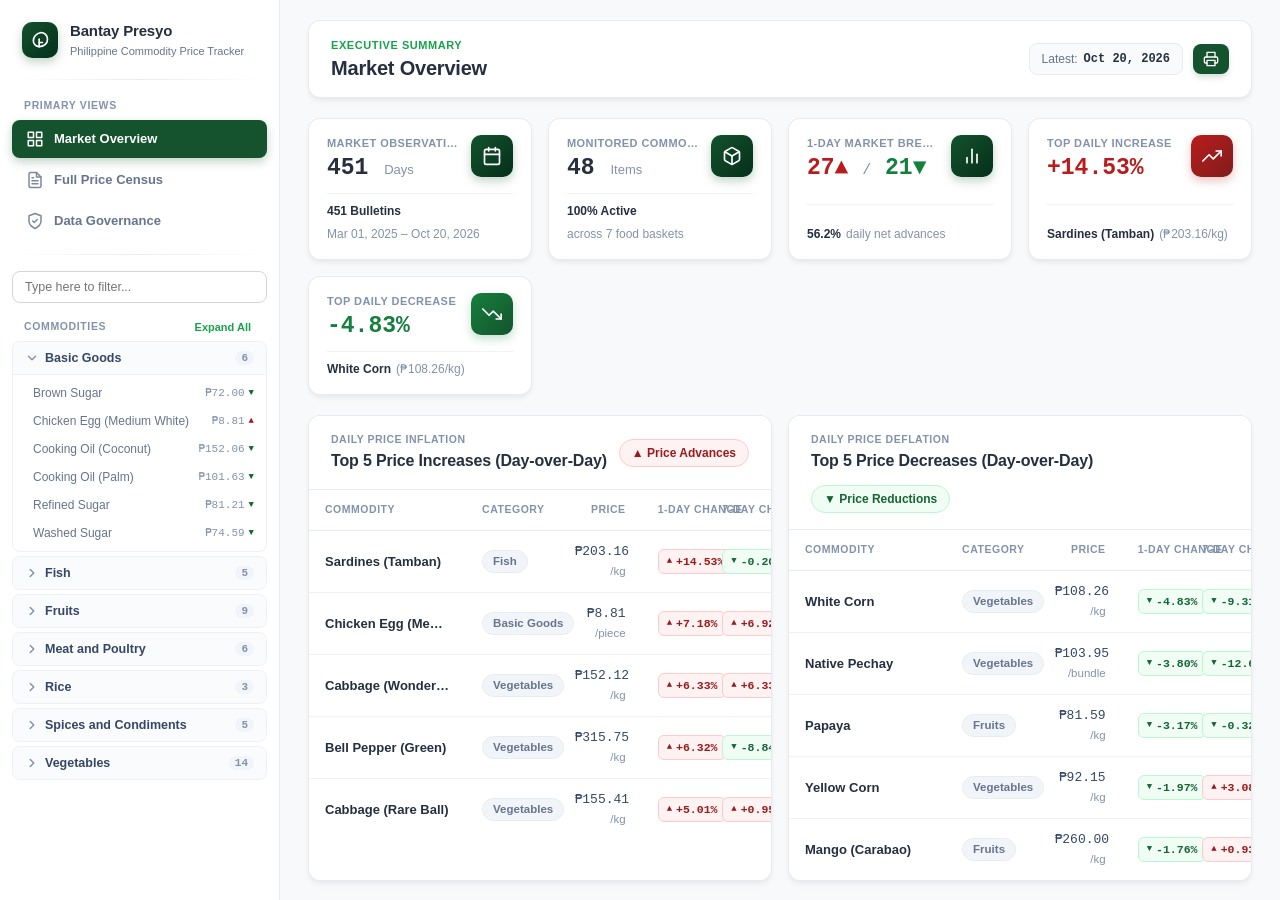
==== commit 84f4df88: "Unify dashboard design system across all views" ====
--- a/public/index.html
+++ b/public/index.html
@@ -10,7 +10,7 @@
   <script src="https://cdn.plot.ly/plotly-2.35.2.min.js" charset="utf-8"></script>
 
   <!-- Modular Formal Stylesheet -->
-  <link rel="stylesheet" href="assets/css/dashboard.css?v=1792828861">
+  <link rel="stylesheet" href="assets/css/dashboard.css?v=1792831215">
 </head>
 <body>
   <div class="app-shell">
@@ -1125,14 +1125,262 @@
       </button>
 
       <div class="navbar-heading-group">
-        <h1 class="navbar-title" id="navbar-view-title">Dashboard</h1>
-        <p class="navbar-subtitle" id="navbar-view-subtitle">
-          Bantay Presyo · Daily Retail Food Price Monitoring & Analytics · NCR Wet Markets
-        </p>
+        <!-- Standard View Kicker Tag (Overview / Census / Governance) -->
+        <span class="navbar-kicker" id="navbar-view-tag">Executive Summary</span>
+
+        <!-- Commodity Breadcrumb Trail (Shown only on Commodity Detail view) -->
+        <nav class="navbar-breadcrumb-trail" id="navbar-commodity-breadcrumb" aria-label="Breadcrumb" style="display: none;">
+          <button type="button" class="breadcrumb-link" data-nav-view="overview">Market Overview</button>
+          <span class="breadcrumb-sep">/</span>
+          <span id="breadcrumb-group">Rice</span>
+          <span class="breadcrumb-sep">/</span>
+          <strong id="breadcrumb-commodity">Regular Milled Rice</strong>
+        </nav>
+
+        <div class="navbar-title-row">
+          <h1 class="navbar-title" id="navbar-view-title">Market Overview</h1>
+        </div>
       </div>
     </div>
 
     <div class="navbar-right">
+      <!-- Commodity Navigation Controls (Shown only on Commodity Detail view) -->
+      <div class="navbar-commodity-controls" id="navbar-commodity-controls" style="display: none;">
+        <div class="commodity-stepper-group" role="group" aria-label="Step through commodities">
+          <button type="button" id="btn-prev-commodity" class="btn-step-commodity" title="Previous commodity">
+            ← Prev
+          </button>
+          <span class="stepper-divider" aria-hidden="true"></span>
+          <button type="button" id="btn-next-commodity" class="btn-step-commodity" title="Next commodity">
+            Next →
+          </button>
+        </div>
+
+        <select id="commodity-picker" class="navbar-commodity-select" aria-label="Quick switch commodity">
+          
+          <optgroup label="Basic Goods">
+            
+            <option value="Brown Sugar" >
+              Brown Sugar (kg)
+            </option>
+            
+            <option value="Chicken Egg (Medium White)" >
+              Chicken Egg (Medium White) (piece)
+            </option>
+            
+            <option value="Cooking Oil (Coconut)" >
+              Cooking Oil (Coconut) (bottle (1L))
+            </option>
+            
+            <option value="Cooking Oil (Palm)" >
+              Cooking Oil (Palm) (bottle (1L))
+            </option>
+            
+            <option value="Refined Sugar" >
+              Refined Sugar (kg)
+            </option>
+            
+            <option value="Washed Sugar" >
+              Washed Sugar (kg)
+            </option>
+            
+          </optgroup>
+          
+          <optgroup label="Fish">
+            
+            <option value="Bangus (Large)" >
+              Bangus (Large) (kg)
+            </option>
+            
+            <option value="Bangus (Medium)" >
+              Bangus (Medium) (kg)
+            </option>
+            
+            <option value="Galunggong (Local)" >
+              Galunggong (Local) (kg)
+            </option>
+            
+            <option value="Sardines (Tamban)" >
+              Sardines (Tamban) (kg)
+            </option>
+            
+            <option value="Tilapia" >
+              Tilapia (kg)
+            </option>
+            
+          </optgroup>
+          
+          <optgroup label="Fruits">
+            
+            <option value="Avocado" >
+              Avocado (kg)
+            </option>
+            
+            <option value="Banana (Lakatan)" >
+              Banana (Lakatan) (kg)
+            </option>
+            
+            <option value="Banana (Latundan)" >
+              Banana (Latundan) (kg)
+            </option>
+            
+            <option value="Banana (Saba)" >
+              Banana (Saba) (kg)
+            </option>
+            
+            <option value="Mango (Carabao)" >
+              Mango (Carabao) (kg)
+            </option>
+            
+            <option value="Melon" >
+              Melon (kg)
+            </option>
+            
+            <option value="Papaya" >
+              Papaya (kg)
+            </option>
+            
+            <option value="Pomelo" >
+              Pomelo (kg)
+            </option>
+            
+            <option value="Watermelon" >
+              Watermelon (kg)
+            </option>
+            
+          </optgroup>
+          
+          <optgroup label="Meat and Poultry">
+            
+            <option value="Beef Brisket" >
+              Beef Brisket (kg)
+            </option>
+            
+            <option value="Beef Rump" >
+              Beef Rump (kg)
+            </option>
+            
+            <option value="Pork Belly (Liempo)" >
+              Pork Belly (Liempo) (kg)
+            </option>
+            
+            <option value="Pork Kasim (Picnic Shoulder)" >
+              Pork Kasim (Picnic Shoulder) (kg)
+            </option>
+            
+            <option value="Pork Pigue (Hind Leg / Ham)" >
+              Pork Pigue (Hind Leg / Ham) (kg)
+            </option>
+            
+            <option value="Whole Chicken" >
+              Whole Chicken (kg)
+            </option>
+            
+          </optgroup>
+          
+          <optgroup label="Rice">
+            
+            <option value="Premium Rice" >
+              Premium Rice (kg)
+            </option>
+            
+            <option value="Regular Milled Rice" selected>
+              Regular Milled Rice (kg)
+            </option>
+            
+            <option value="Well Milled Rice" >
+              Well Milled Rice (kg)
+            </option>
+            
+          </optgroup>
+          
+          <optgroup label="Spices and Condiments">
+            
+            <option value="Calamansi" >
+              Calamansi (kg)
+            </option>
+            
+            <option value="Garlic (Imported)" >
+              Garlic (Imported) (kg)
+            </option>
+            
+            <option value="Garlic (Native)" >
+              Garlic (Native) (kg)
+            </option>
+            
+            <option value="Ginger" >
+              Ginger (kg)
+            </option>
+            
+            <option value="Red Onion" >
+              Red Onion (kg)
+            </option>
+            
+          </optgroup>
+          
+          <optgroup label="Vegetables">
+            
+            <option value="Ampalaya (Bitter Gourd)" >
+              Ampalaya (Bitter Gourd) (kg)
+            </option>
+            
+            <option value="Bell Pepper (Green)" >
+              Bell Pepper (Green) (kg)
+            </option>
+            
+            <option value="Bell Pepper (Red)" >
+              Bell Pepper (Red) (kg)
+            </option>
+            
+            <option value="Cabbage (Rare Ball)" >
+              Cabbage (Rare Ball) (kg)
+            </option>
+            
+            <option value="Cabbage (Scorpio)" >
+              Cabbage (Scorpio) (kg)
+            </option>
+            
+            <option value="Cabbage (Wonder Ball)" >
+              Cabbage (Wonder Ball) (kg)
+            </option>
+            
+            <option value="Carrots" >
+              Carrots (kg)
+            </option>
+            
+            <option value="Eggplant" >
+              Eggplant (kg)
+            </option>
+            
+            <option value="Native Pechay" >
+              Native Pechay (bundle)
+            </option>
+            
+            <option value="Squash" >
+              Squash (kg)
+            </option>
+            
+            <option value="Tomato" >
+              Tomato (kg)
+            </option>
+            
+            <option value="White Corn" >
+              White Corn (kg)
+            </option>
+            
+            <option value="White Potato" >
+              White Potato (kg)
+            </option>
+            
+            <option value="Yellow Corn" >
+              Yellow Corn (kg)
+            </option>
+            
+          </optgroup>
+          
+        </select>
+      </div>
+
       <div class="navbar-date-badge">
         <span class="date-lbl">Latest:</span>
         <strong class="date-val">Oct 20, 2026</strong>
@@ -1300,18 +1548,18 @@
         <span class="card-tag">Daily Price Inflation</span>
         <h2 class="card-title">Top 5 Price Increases (Day-over-Day)</h2>
       </div>
-      <span class="badge badge-increase">▲ Price Advances</span>
+      <span class="status-pill status-pill-increase">▲ Price Advances</span>
     </div>
     <div class="card-body" style="padding: 0;">
-      <div class="table-container" style="border: none;">
-        <table class="formal-table">
+      <div class="table-container" style="border: none; border-radius: 0;">
+        <table class="formal-table formal-table-movers">
           <thead>
             <tr>
-              <th>Commodity</th>
-              <th>Category</th>
-              <th class="text-right">Price</th>
-              <th class="text-right">1-Day Change</th>
-              <th class="text-right">7-Day Change</th>
+              <th class="col-mover-name">Commodity</th>
+              <th class="col-mover-cat">Category</th>
+              <th class="text-right col-mover-price">Price</th>
+              <th class="text-right col-mover-delta">1-Day Change</th>
+              <th class="text-right col-mover-delta">7-Day Change</th>
             </tr>
           </thead>
           <tbody>
@@ -1325,7 +1573,7 @@
               <td><span class="category-pill">Fish</span></td>
               <td class="text-right font-mono">
                 ₱203.16
-                <span style="font-size: 11px; color: var(--text-muted);">/kg</span>
+                <span class="unit-suffix">/kg</span>
               </td>
               <td class="text-right"><span class="badge badge-increase"><span class="badge-arrow">▲</span> +14.53%</span></td>
               <td class="text-right"><span class="badge badge-decrease"><span class="badge-arrow">▼</span> -0.20%</span></td>
@@ -1340,7 +1588,7 @@
               <td><span class="category-pill">Basic Goods</span></td>
               <td class="text-right font-mono">
                 ₱8.81
-                <span style="font-size: 11px; color: var(--text-muted);">/piece</span>
+                <span class="unit-suffix">/piece</span>
               </td>
               <td class="text-right"><span class="badge badge-increase"><span class="badge-arrow">▲</span> +7.18%</span></td>
               <td class="text-right"><span class="badge badge-increase"><span class="badge-arrow">▲</span> +6.92%</span></td>
@@ -1355,7 +1603,7 @@
               <td><span class="category-pill">Vegetables</span></td>
               <td class="text-right font-mono">
                 ₱152.12
-                <span style="font-size: 11px; color: var(--text-muted);">/kg</span>
+                <span class="unit-suffix">/kg</span>
               </td>
               <td class="text-right"><span class="badge badge-increase"><span class="badge-arrow">▲</span> +6.33%</span></td>
               <td class="text-right"><span class="badge badge-increase"><span class="badge-arrow">▲</span> +6.33%</span></td>
@@ -1370,7 +1618,7 @@
               <td><span class="category-pill">Vegetables</span></td>
               <td class="text-right font-mono">
                 ₱315.75
-                <span style="font-size: 11px; color: var(--text-muted);">/kg</span>
+                <span class="unit-suffix">/kg</span>
               </td>
               <td class="text-right"><span class="badge badge-increase"><span class="badge-arrow">▲</span> +6.32%</span></td>
               <td class="text-right"><span class="badge badge-decrease"><span class="badge-arrow">▼</span> -8.84%</span></td>
@@ -1385,7 +1633,7 @@
               <td><span class="category-pill">Vegetables</span></td>
               <td class="text-right font-mono">
                 ₱155.41
-                <span style="font-size: 11px; color: var(--text-muted);">/kg</span>
+                <span class="unit-suffix">/kg</span>
               </td>
               <td class="text-right"><span class="badge badge-increase"><span class="badge-arrow">▲</span> +5.01%</span></td>
               <td class="text-right"><span class="badge badge-increase"><span class="badge-arrow">▲</span> +0.95%</span></td>
@@ -1404,18 +1652,18 @@
         <span class="card-tag">Daily Price Deflation</span>
         <h2 class="card-title">Top 5 Price Decreases (Day-over-Day)</h2>
       </div>
-      <span class="badge badge-decrease">▼ Price Reductions</span>
+      <span class="status-pill status-pill-decrease">▼ Price Reductions</span>
     </div>
     <div class="card-body" style="padding: 0;">
-      <div class="table-container" style="border: none;">
-        <table class="formal-table">
+      <div class="table-container" style="border: none; border-radius: 0;">
+        <table class="formal-table formal-table-movers">
           <thead>
             <tr>
-              <th>Commodity</th>
-              <th>Category</th>
-              <th class="text-right">Price</th>
-              <th class="text-right">1-Day Change</th>
-              <th class="text-right">7-Day Change</th>
+              <th class="col-mover-name">Commodity</th>
+              <th class="col-mover-cat">Category</th>
+              <th class="text-right col-mover-price">Price</th>
+              <th class="text-right col-mover-delta">1-Day Change</th>
+              <th class="text-right col-mover-delta">7-Day Change</th>
             </tr>
           </thead>
           <tbody>
@@ -1429,7 +1677,7 @@
               <td><span class="category-pill">Vegetables</span></td>
               <td class="text-right font-mono">
                 ₱108.26
-                <span style="font-size: 11px; color: var(--text-muted);">/kg</span>
+                <span class="unit-suffix">/kg</span>
               </td>
               <td class="text-right"><span class="badge badge-decrease"><span class="badge-arrow">▼</span> -4.83%</span></td>
               <td class="text-right"><span class="badge badge-decrease"><span class="badge-arrow">▼</span> -9.31%</span></td>
@@ -1444,7 +1692,7 @@
               <td><span class="category-pill">Vegetables</span></td>
               <td class="text-right font-mono">
                 ₱103.95
-                <span style="font-size: 11px; color: var(--text-muted);">/bundle</span>
+                <span class="unit-suffix">/bundle</span>
               </td>
               <td class="text-right"><span class="badge badge-decrease"><span class="badge-arrow">▼</span> -3.80%</span></td>
               <td class="text-right"><span class="badge badge-decrease"><span class="badge-arrow">▼</span> -12.68%</span></td>
@@ -1459,7 +1707,7 @@
               <td><span class="category-pill">Fruits</span></td>
               <td class="text-right font-mono">
                 ₱81.59
-                <span style="font-size: 11px; color: var(--text-muted);">/kg</span>
+                <span class="unit-suffix">/kg</span>
               </td>
               <td class="text-right"><span class="badge badge-decrease"><span class="badge-arrow">▼</span> -3.17%</span></td>
               <td class="text-right"><span class="badge badge-decrease"><span class="badge-arrow">▼</span> -0.32%</span></td>
@@ -1474,7 +1722,7 @@
               <td><span class="category-pill">Vegetables</span></td>
               <td class="text-right font-mono">
                 ₱92.15
-                <span style="font-size: 11px; color: var(--text-muted);">/kg</span>
+                <span class="unit-suffix">/kg</span>
               </td>
               <td class="text-right"><span class="badge badge-decrease"><span class="badge-arrow">▼</span> -1.97%</span></td>
               <td class="text-right"><span class="badge badge-increase"><span class="badge-arrow">▲</span> +3.08%</span></td>
@@ -1489,7 +1737,7 @@
               <td><span class="category-pill">Fruits</span></td>
               <td class="text-right font-mono">
                 ₱260.00
-                <span style="font-size: 11px; color: var(--text-muted);">/kg</span>
+                <span class="unit-suffix">/kg</span>
               </td>
               <td class="text-right"><span class="badge badge-decrease"><span class="badge-arrow">▼</span> -1.76%</span></td>
               <td class="text-right"><span class="badge badge-increase"><span class="badge-arrow">▲</span> +0.93%</span></td>
@@ -1623,305 +1871,83 @@
 
 <!-- View 2: Individual Commodity Detail View -->
 <section id="view-commodity" class="view-panel" aria-label="Commodity Detail">
-  <!-- Breadcrumb & Commodity Stepper Bar -->
-<div class="view-topbar">
-  <nav class="breadcrumb" aria-label="Breadcrumb">
-    <button type="button" class="breadcrumb-link" data-nav-view="overview">Market Overview</button>
-    <span class="breadcrumb-sep">/</span>
-    <span id="breadcrumb-group">Rice</span>
-    <span class="breadcrumb-sep">/</span>
-    <strong id="breadcrumb-commodity" style="color: var(--navy-900);">Regular Milled Rice</strong>
-  </nav>
-
-  <div class="commodity-nav-buttons">
-    <button type="button" id="btn-prev-commodity" class="btn-step-commodity" title="Previous commodity">
-      ← Previous Item
-    </button>
-    <button type="button" id="btn-next-commodity" class="btn-step-commodity" title="Next commodity">
-      Next Item →
-    </button>
+  <!-- Unified Summary KPI Strip (7 Metric Cards matching Overview KPI anatomy) -->
+<div class="kpi-grid kpi-grid-7" id="commodity-metrics-strip">
+  <div class="kpi-card kpi-card-compact">
+    <div class="kpi-card-body">
+      <div class="kpi-card-info">
+        <span class="kpi-label">Prevailing Price</span>
+        <div class="kpi-value kpi-value-compact" id="box-price">—</div>
+      </div>
+      <hr class="kpi-card-divider">
+      <div class="kpi-detail" id="box-unit">Retailing per unit</div>
+    </div>
   </div>
-</div>
-
-<!-- Commodity Header Banner -->
-<div class="detail-header-banner">
-  <div class="detail-title-block">
-    <h2 id="detail-commodity-title">Regular Milled Rice</h2>
-    <div class="detail-meta-tags">
-      <span class="category-pill" id="detail-commodity-group">Rice</span>
-      <span class="badge badge-neutral" id="detail-commodity-unit">Unit: kg</span>
-      <span style="font-size: 12px; color: var(--text-muted);">
-        NCR Wet Markets · As of Oct 20, 2026
-      </span>
+
+  <div class="kpi-card kpi-card-compact">
+    <div class="kpi-card-body">
+      <div class="kpi-card-info">
+        <span class="kpi-label">1-Day Change (DoD)</span>
+        <div class="kpi-value kpi-value-compact" id="box-dod">—</div>
+      </div>
+      <hr class="kpi-card-divider">
+      <div class="kpi-detail" id="box-dod-sub">vs yesterday</div>
     </div>
   </div>
 
-  <div>
-    <label for="commodity-picker" style="font-size: 11px; font-weight: 700; text-transform: uppercase; color: var(--text-muted); display: block; margin-bottom: 4px;">
-      Quick Switch Commodity
-    </label>
-    <select id="commodity-picker" class="search-input" style="min-width: 240px; font-weight: 600;">
-      
-      <optgroup label="Basic Goods">
-        
-        <option value="Brown Sugar" >
-          Brown Sugar (kg)
-        </option>
-        
-        <option value="Chicken Egg (Medium White)" >
-          Chicken Egg (Medium White) (piece)
-        </option>
-        
-        <option value="Cooking Oil (Coconut)" >
-          Cooking Oil (Coconut) (bottle (1L))
-        </option>
-        
-        <option value="Cooking Oil (Palm)" >
-          Cooking Oil (Palm) (bottle (1L))
-        </option>
-        
-        <option value="Refined Sugar" >
-          Refined Sugar (kg)
-        </option>
-        
-        <option value="Washed Sugar" >
-          Washed Sugar (kg)
-        </option>
-        
-      </optgroup>
-      
-      <optgroup label="Fish">
-        
-        <option value="Bangus (Large)" >
-          Bangus (Large) (kg)
-        </option>
-        
-        <option value="Bangus (Medium)" >
-          Bangus (Medium) (kg)
-        </option>
-        
-        <option value="Galunggong (Local)" >
-          Galunggong (Local) (kg)
-        </option>
-        
-        <option value="Sardines (Tamban)" >
-          Sardines (Tamban) (kg)
-        </option>
-        
-        <option value="Tilapia" >
-          Tilapia (kg)
-        </option>
-        
-      </optgroup>
-      
-      <optgroup label="Fruits">
-        
-        <option value="Avocado" >
-          Avocado (kg)
-        </option>
-        
-        <option value="Banana (Lakatan)" >
-          Banana (Lakatan) (kg)
-        </option>
-        
-        <option value="Banana (Latundan)" >
-          Banana (Latundan) (kg)
-        </option>
-        
-        <option value="Banana (Saba)" >
-          Banana (Saba) (kg)
-        </option>
-        
-        <option value="Mango (Carabao)" >
-          Mango (Carabao) (kg)
-        </option>
-        
-        <option value="Melon" >
-          Melon (kg)
-        </option>
-        
-        <option value="Papaya" >
-          Papaya (kg)
-        </option>
-        
-        <option value="Pomelo" >
-          Pomelo (kg)
-        </option>
-        
-        <option value="Watermelon" >
-          Watermelon (kg)
-        </option>
-        
-      </optgroup>
-      
-      <optgroup label="Meat and Poultry">
-        
-        <option value="Beef Brisket" >
-          Beef Brisket (kg)
-        </option>
-        
-        <option value="Beef Rump" >
-          Beef Rump (kg)
-        </option>
-        
-        <option value="Pork Belly (Liempo)" >
-          Pork Belly (Liempo) (kg)
-        </option>
-        
-        <option value="Pork Kasim (Picnic Shoulder)" >
-          Pork Kasim (Picnic Shoulder) (kg)
-        </option>
-        
-        <option value="Pork Pigue (Hind Leg / Ham)" >
-          Pork Pigue (Hind Leg / Ham) (kg)
-        </option>
-        
-        <option value="Whole Chicken" >
-          Whole Chicken (kg)
-        </option>
-        
-      </optgroup>
-      
-      <optgroup label="Rice">
-        
-        <option value="Premium Rice" >
-          Premium Rice (kg)
-        </option>
-        
-        <option value="Regular Milled Rice" selected>
-          Regular Milled Rice (kg)
-        </option>
-        
-        <option value="Well Milled Rice" >
-          Well Milled Rice (kg)
-        </option>
-        
-      </optgroup>
-      
-      <optgroup label="Spices and Condiments">
-        
-        <option value="Calamansi" >
-          Calamansi (kg)
-        </option>
-        
-        <option value="Garlic (Imported)" >
-          Garlic (Imported) (kg)
-        </option>
-        
-        <option value="Garlic (Native)" >
-          Garlic (Native) (kg)
-        </option>
-        
-        <option value="Ginger" >
-          Ginger (kg)
-        </option>
-        
-        <option value="Red Onion" >
-          Red Onion (kg)
-        </option>
-        
-      </optgroup>
-      
-      <optgroup label="Vegetables">
-        
-        <option value="Ampalaya (Bitter Gourd)" >
-          Ampalaya (Bitter Gourd) (kg)
-        </option>
-        
-        <option value="Bell Pepper (Green)" >
-          Bell Pepper (Green) (kg)
-        </option>
-        
-        <option value="Bell Pepper (Red)" >
-          Bell Pepper (Red) (kg)
-        </option>
-        
-        <option value="Cabbage (Rare Ball)" >
-          Cabbage (Rare Ball) (kg)
-        </option>
-        
-        <option value="Cabbage (Scorpio)" >
-          Cabbage (Scorpio) (kg)
-        </option>
-        
-        <option value="Cabbage (Wonder Ball)" >
-          Cabbage (Wonder Ball) (kg)
-        </option>
-        
-        <option value="Carrots" >
-          Carrots (kg)
-        </option>
-        
-        <option value="Eggplant" >
-          Eggplant (kg)
-        </option>
-        
-        <option value="Native Pechay" >
-          Native Pechay (bundle)
-        </option>
-        
-        <option value="Squash" >
-          Squash (kg)
-        </option>
-        
-        <option value="Tomato" >
-          Tomato (kg)
-        </option>
-        
-        <option value="White Corn" >
-          White Corn (kg)
-        </option>
-        
-        <option value="White Potato" >
-          White Potato (kg)
-        </option>
-        
-        <option value="Yellow Corn" >
-          Yellow Corn (kg)
-        </option>
-        
-      </optgroup>
-      
-    </select>
+  <div class="kpi-card kpi-card-compact">
+    <div class="kpi-card-body">
+      <div class="kpi-card-info">
+        <span class="kpi-label">7-Day Change (WoW)</span>
+        <div class="kpi-value kpi-value-compact" id="box-wow">—</div>
+      </div>
+      <hr class="kpi-card-divider">
+      <div class="kpi-detail" id="box-wow-sub">vs 7d ago</div>
+    </div>
   </div>
-</div>
-
-<!-- Summary KPI Strip (7 Metric Boxes) -->
-<div class="commodity-metrics-bar" id="commodity-metrics-strip">
-  <div class="metric-box">
-    <div class="label">Prevailing Price</div>
-    <div class="value" id="box-price">—</div>
-    <div class="sub" id="box-unit">—</div>
+
+  <div class="kpi-card kpi-card-compact">
+    <div class="kpi-card-body">
+      <div class="kpi-card-info">
+        <span class="kpi-label">30-Day Change (MoM)</span>
+        <div class="kpi-value kpi-value-compact" id="box-mom">—</div>
+      </div>
+      <hr class="kpi-card-divider">
+      <div class="kpi-detail" id="box-mom-sub">vs 30d ago</div>
+    </div>
   </div>
-  <div class="metric-box">
-    <div class="label">1-Day Change (DoD)</div>
-    <div class="value" id="box-dod">—</div>
-    <div class="sub" id="box-dod-sub">vs yesterday</div>
+
+  <div class="kpi-card kpi-card-compact">
+    <div class="kpi-card-body">
+      <div class="kpi-card-info">
+        <span class="kpi-label">7-Day SMA</span>
+        <div class="kpi-value kpi-value-compact" id="box-sma7">—</div>
+      </div>
+      <hr class="kpi-card-divider">
+      <div class="kpi-detail"><span class="kpi-context">Short-term trend</span></div>
+    </div>
   </div>
-  <div class="metric-box">
-    <div class="label">7-Day Change (WoW)</div>
-    <div class="value" id="box-wow">—</div>
-    <div class="sub" id="box-wow-sub">vs 7d ago</div>
+
+  <div class="kpi-card kpi-card-compact">
+    <div class="kpi-card-body">
+      <div class="kpi-card-info">
+        <span class="kpi-label">30-Day SMA</span>
+        <div class="kpi-value kpi-value-compact" id="box-sma30">—</div>
+      </div>
+      <hr class="kpi-card-divider">
+      <div class="kpi-detail"><span class="kpi-context">Medium-term trend</span></div>
+    </div>
   </div>
-  <div class="metric-box">
-    <div class="label">30-Day Change (MoM)</div>
-    <div class="value" id="box-mom">—</div>
-    <div class="sub" id="box-mom-sub">vs 30d ago</div>
-  </div>
-  <div class="metric-box">
-    <div class="label">7-Day SMA</div>
-    <div class="value" id="box-sma7">—</div>
-    <div class="sub">Short-term trend</div>
-  </div>
-  <div class="metric-box">
-    <div class="label">30-Day SMA</div>
-    <div class="value" id="box-sma30">—</div>
-    <div class="sub">Medium-term trend</div>
-  </div>
-  <div class="metric-box">
-    <div class="label">30-Day Volatility</div>
-    <div class="value" id="box-vol">—</div>
-    <div class="sub" id="box-cv">CV: —</div>
+
+  <div class="kpi-card kpi-card-compact">
+    <div class="kpi-card-body">
+      <div class="kpi-card-info">
+        <span class="kpi-label">30-Day Volatility</span>
+        <div class="kpi-value kpi-value-compact" id="box-vol">—</div>
+      </div>
+      <hr class="kpi-card-divider">
+      <div class="kpi-detail" id="box-cv">CV: —</div>
+    </div>
   </div>
 </div>
 
@@ -1929,9 +1955,9 @@
 <div class="card">
   <div class="card-header">
     <div class="card-title-group">
-      <span class="card-tag">Historical Price Velocity & Smoothing</span>
-      <h3 class="card-title">Daily Prevailing Retail Price, 7-Day SMA & 30-Day SMA</h3>
-      <span class="card-subtitle">Official DA AMAS survey observations across NCR wet markets</span>
+      <span class="card-tag">Historical Price Velocity &amp; Smoothing</span>
+      <h2 class="card-title" id="commodity-chart-title">Daily Prevailing Retail Price, 7-Day SMA &amp; 30-Day SMA</h2>
+      <span class="card-subtitle">Official DA-AMAS survey observations across NCR wet markets</span>
     </div>
     <div class="timeframe-pills" role="group" aria-label="Chart Timeframe">
       <button type="button" class="btn-timeframe" data-timeframe="1M">1M</button>
@@ -1942,23 +1968,14 @@
     </div>
   </div>
   <div class="card-body">
-    <div id="commodity-trend-plot" style="width: 100%; height: 480px;"></div>
+    <div id="commodity-trend-plot" style="width: 100%; height: 460px;"></div>
   </div>
 </div>
 </section>
 
 <!-- View 3: Full Price Census View -->
 <section id="view-census" class="view-panel" aria-label="Full Price Census">
-  <!-- Breadcrumb Bar -->
-<div class="view-topbar">
-  <nav class="breadcrumb" aria-label="Breadcrumb">
-    <button type="button" class="breadcrumb-link" data-nav-view="overview">Market Overview</button>
-    <span class="breadcrumb-sep">/</span>
-    <strong style="color: var(--navy-900);">Full Price Census</strong>
-  </nav>
-</div>
-
-<!-- Master Retail Price Monitoring Table -->
+  <!-- Master Retail Price Monitoring Table -->
 <div class="card">
   <div class="card-header">
     <div class="card-title-group">
@@ -3763,26 +3780,112 @@
 
 <!-- View 4: Data Governance & Methodology View -->
 <section id="view-governance" class="view-panel" aria-label="Data Governance">
-  <!-- Breadcrumb Bar -->
-<div class="view-topbar">
-  <nav class="breadcrumb" aria-label="Breadcrumb">
-    <button type="button" class="breadcrumb-link" data-nav-view="overview">Market Overview</button>
-    <span class="breadcrumb-sep">/</span>
-    <strong style="color: var(--navy-900);">Data Governance, Audit & Methodology</strong>
-  </nav>
+  <!-- Unified Governance KPI Strip (Matches Overview & Commodity Detail KPI Cards) -->
+<div class="kpi-grid kpi-grid-4">
+  <div class="kpi-card">
+    <div class="kpi-card-body">
+      <div class="kpi-card-header">
+        <div class="kpi-card-info">
+          <span class="kpi-label">Total Warehouse Rows</span>
+          <div class="kpi-value">21,648</div>
+        </div>
+        <div class="kpi-icon-box" aria-hidden="true">
+          <svg viewBox="0 0 24 24" width="22" height="22" fill="none" stroke="currentColor" stroke-width="2" stroke-linecap="round" stroke-linejoin="round">
+            <ellipse cx="12" cy="5" rx="9" ry="3"></ellipse>
+            <path d="M21 12c0 1.66-4 3-9 3s-9-1.34-9-3"></path>
+            <path d="M3 5v14c0 1.66 4 3 9 3s9-1.34 9-3V5"></path>
+          </svg>
+        </div>
+      </div>
+      <hr class="kpi-card-divider">
+      <div class="kpi-detail">
+        <span class="kpi-highlight">451 dates &times; 48 items</span>
+        <span class="kpi-context">complete rectangular grid</span>
+      </div>
+    </div>
+  </div>
+
+  <div class="kpi-card">
+    <div class="kpi-card-body">
+      <div class="kpi-card-header">
+        <div class="kpi-card-info">
+          <span class="kpi-label">Source Daily Bulletins</span>
+          <div class="kpi-value">
+            451
+            <span class="kpi-unit">PDFs</span>
+          </div>
+        </div>
+        <div class="kpi-icon-box" aria-hidden="true">
+          <svg viewBox="0 0 24 24" width="22" height="22" fill="none" stroke="currentColor" stroke-width="2" stroke-linecap="round" stroke-linejoin="round">
+            <path d="M14 2H6a2 2 0 0 0-2 2v16a2 2 0 0 0 2 2h12a2 2 0 0 0 2-2V8z"></path>
+            <polyline points="14 2 14 8 20 8"></polyline>
+          </svg>
+        </div>
+      </div>
+      <hr class="kpi-card-divider">
+      <div class="kpi-detail">
+        <span class="kpi-highlight">Official DA-AMAS</span>
+        <span class="kpi-context">Daily Price Index releases</span>
+      </div>
+    </div>
+  </div>
+
+  <div class="kpi-card">
+    <div class="kpi-card-body">
+      <div class="kpi-card-header">
+        <div class="kpi-card-info">
+          <span class="kpi-label">Market Jurisdiction</span>
+          <div class="kpi-value kpi-value-text">NCR Wet Markets</div>
+        </div>
+        <div class="kpi-icon-box" aria-hidden="true">
+          <svg viewBox="0 0 24 24" width="22" height="22" fill="none" stroke="currentColor" stroke-width="2" stroke-linecap="round" stroke-linejoin="round">
+            <path d="M21 10c0 7-9 13-9 13s-9-6-9-13a9 9 0 0 1 18 0z"></path>
+            <circle cx="12" cy="10" r="3"></circle>
+          </svg>
+        </div>
+      </div>
+      <hr class="kpi-card-divider">
+      <div class="kpi-detail">
+        <span class="kpi-highlight">Metro Manila</span>
+        <span class="kpi-context">prevailing retail wet markets</span>
+      </div>
+    </div>
+  </div>
+
+  <div class="kpi-card">
+    <div class="kpi-card-body">
+      <div class="kpi-card-header">
+        <div class="kpi-card-info">
+          <span class="kpi-label">Synthetic Data Count</span>
+          <div class="kpi-value text-drop">0 (0.00%)</div>
+        </div>
+        <div class="kpi-icon-box kpi-icon-drop" aria-hidden="true">
+          <svg viewBox="0 0 24 24" width="22" height="22" fill="none" stroke="currentColor" stroke-width="2" stroke-linecap="round" stroke-linejoin="round">
+            <path d="M12 22s8-4 8-10V5l-8-3-8 3v7c0 6 8 10 8 10z"></path>
+            <path d="m9 12 2 2 4-4"></path>
+          </svg>
+        </div>
+      </div>
+      <hr class="kpi-card-divider">
+      <div class="kpi-detail">
+        <span class="kpi-highlight">100% Verified</span>
+        <span class="kpi-context">zero fabricated observations</span>
+      </div>
+    </div>
+  </div>
 </div>
 
 <!-- Data Integrity & Methodology Audit Box -->
 <div class="card">
   <div class="card-header">
     <div class="card-title-group">
-      <span class="card-tag">Transparency & Provenance</span>
-      <h2 class="card-title">Data Governance, Verification & Methodology Disclosure</h2>
+      <span class="card-tag">Transparency &amp; Provenance</span>
+      <h2 class="card-title">Data Governance, Verification &amp; Methodology Disclosure</h2>
       <span class="card-subtitle">
         Audited data lineage from raw Department of Agriculture AMAS PDF bulletins to DuckDB analytical views
       </span>
     </div>
-    <span class="badge badge-decrease">
+    <span class="status-pill status-pill-decrease">
       <svg viewBox="0 0 24 24" width="12" height="12" fill="none" stroke="currentColor" stroke-width="3" stroke-linecap="round" stroke-linejoin="round" style="display: inline-block; vertical-align: -1px; margin-right: 4px;" aria-hidden="true">
         <polyline points="20 6 9 17 4 12"></polyline>
       </svg>
@@ -3790,26 +3893,6 @@
     </span>
   </div>
   <div class="card-body">
-    <!-- Summary Stats Grid -->
-    <div class="audit-grid">
-      <div class="audit-stat">
-        <div class="lbl">Total Warehouse Rows</div>
-        <div class="val">21,648</div>
-      </div>
-      <div class="audit-stat">
-        <div class="lbl">Source Daily Bulletins</div>
-        <div class="val">451 PDFs</div>
-      </div>
-      <div class="audit-stat">
-        <div class="lbl">Market Jurisdiction</div>
-        <div class="val">NCR Wet Markets</div>
-      </div>
-      <div class="audit-stat">
-        <div class="lbl">Synthetic Data Count</div>
-        <div class="val" style="color: #15803d;">0 (0.00%)</div>
-      </div>
-    </div>
-
     <div class="methodology-text">
       <p>
         <strong>Data Lineage & Collection:</strong> All price observations in this dashboard originate from official
@@ -3855,8 +3938,8 @@
   </div>
 
   <!-- Modular Precomputed Data Payload & Interactive Controller -->
-  <script src="assets/data/commodities.js?v=1792828861"></script>
-  <script src="assets/js/dashboard.js?v=1792828861"></script>
+  <script src="assets/data/commodities.js?v=1792831215"></script>
+  <script src="assets/js/dashboard.js?v=1792831215"></script>
 
   
 
--- a/public/assets/css/dashboard.css
+++ b/public/assets/css/dashboard.css
@@ -457,21 +457,19 @@
   display: flex;
   flex-direction: column;
   background-color: var(--bg-page);
-  padding: 24px 32px 40px;
-}
-
-/* Modern Top Navbar (Creative Tim Style) */
+  padding: 20px 28px 32px;
+}
+
+/* Unified Top Header Card */
 .dashboard-navbar {
   max-width: 1400px;
   width: 100%;
-  margin: 0 auto 24px auto;
-  background: rgba(255, 255, 255, 0.96);
-  backdrop-filter: blur(10px);
-  -webkit-backdrop-filter: blur(10px);
-  border: 1px solid var(--border-color);
+  margin: 0 auto 20px auto;
+  background-color: var(--bg-surface);
+  border: 1px solid var(--border-card);
   border-radius: 12px;
   box-shadow: var(--shadow-card);
-  padding: 14px 24px;
+  padding: 16px 22px;
   z-index: 40;
 }
 
@@ -488,30 +486,44 @@
   display: flex;
   align-items: center;
   gap: 14px;
+  min-width: 0;
 }
 
 .navbar-heading-group {
   display: flex;
   flex-direction: column;
-}
-
-.navbar-breadcrumb {
-  display: none;
-}
-
-.breadcrumb-item {
-  color: var(--text-muted);
-  font-weight: 500;
-}
-
-.breadcrumb-item.active {
+  min-width: 0;
+}
+
+.navbar-kicker {
+  font-size: 11px;
+  font-weight: 700;
+  text-transform: uppercase;
+  letter-spacing: 0.05em;
+  color: var(--accent-blue);
+  margin-bottom: 2px;
+}
+
+.navbar-breadcrumb-trail {
+  display: flex;
+  align-items: center;
+  gap: 6px;
+  font-size: 12px;
+  color: var(--text-muted);
+  margin-bottom: 3px;
+  flex-wrap: wrap;
+}
+
+.navbar-breadcrumb-trail strong {
   color: var(--text-heading);
   font-weight: 600;
 }
 
-.breadcrumb-divider {
-  color: #a0aec0;
-  font-size: 11px;
+.navbar-title-row {
+  display: flex;
+  align-items: center;
+  flex-wrap: wrap;
+  gap: 10px;
 }
 
 .navbar-title {
@@ -519,57 +531,88 @@
   font-weight: 700;
   color: var(--text-heading);
   letter-spacing: -0.01em;
-  line-height: 1.2;
-}
-
-.navbar-subtitle {
+  line-height: 1.25;
+}
+
+.navbar-right {
+  display: flex;
+  align-items: center;
+  flex-wrap: wrap;
+  gap: 10px;
+}
+
+.navbar-commodity-controls {
+  display: flex;
+  align-items: center;
+  flex-wrap: wrap;
+  gap: 8px;
+}
+
+.commodity-stepper-group {
+  display: inline-flex;
+  align-items: center;
+  background-color: #f8fafc;
+  border: 1px solid var(--border-color);
+  border-radius: 8px;
+  padding: 2px;
+}
+
+.stepper-divider {
+  width: 1px;
+  height: 16px;
+  background-color: var(--border-color);
+}
+
+.btn-step-commodity {
+  background: transparent;
+  border: none;
+  color: var(--text-secondary);
+  padding: 5px 10px;
+  border-radius: 6px;
   font-size: 12px;
-  color: var(--text-secondary);
-  margin-top: 2px;
-}
-
-.navbar-right {
-  display: flex;
-  align-items: center;
-  gap: 10px;
-}
-
-.navbar-search-wrapper {
-  position: relative;
-  min-width: 180px;
-  display: flex;
-  align-items: center;
-}
-
-.navbar-search-wrapper .search-icon {
-  position: absolute;
-  left: 10px;
-  pointer-events: none;
-  stroke: var(--text-muted);
-}
-
-.navbar-search-input {
-  width: 100%;
-  padding: 8px 14px 8px 32px;
-  font-size: 12.5px;
-  font-family: var(--font-sans);
-  border: 1px solid var(--border-dark);
+  font-weight: 600;
+  font-family: var(--font-sans);
+  cursor: pointer;
+  transition: all 0.12s ease;
+  white-space: nowrap;
+}
+
+.btn-step-commodity:hover {
+  background-color: #ffffff;
+  color: var(--navy-900);
+  box-shadow: 0 1px 2px rgba(0, 0, 0, 0.06);
+}
+
+.navbar-commodity-select {
+  padding: 6px 12px;
+  font-size: 12px;
+  font-weight: 600;
+  font-family: var(--font-sans);
+  border: 1px solid var(--border-color);
   border-radius: 8px;
+  background-color: #f8fafc;
+  color: var(--text-heading);
+  outline: none;
+  cursor: pointer;
+  min-width: 200px;
+  transition: border-color 0.15s ease, background-color 0.15s ease;
+}
+
+.navbar-commodity-select:hover {
   background-color: #ffffff;
-  color: var(--text-main);
-  outline: none;
-  transition: all 0.15s ease;
-}
-
-.navbar-search-input:focus {
+  border-color: var(--border-dark);
+}
+
+.navbar-commodity-select:focus {
+  background-color: #ffffff;
   border-color: var(--accent-blue);
   box-shadow: 0 0 0 2px rgba(22, 163, 74, 0.15);
 }
 
 .navbar-date-badge {
-  background-color: #ffffff;
+  background-color: #f8fafc;
   border: 1px solid var(--border-color);
-  padding: 7px 12px;
+  padding: 6px 12px;
   border-radius: 8px;
   font-size: 12px;
   color: var(--text-secondary);
@@ -582,6 +625,7 @@
 .navbar-date-badge .date-val {
   color: var(--text-heading);
   font-family: var(--font-mono);
+  font-variant-numeric: tabular-nums;
 }
 
 .btn-navbar-action {
@@ -603,7 +647,7 @@
 }
 
 .btn-navbar-action.btn-icon-only {
-  padding: 8px 10px;
+  padding: 7px 10px;
 }
 
 .btn-navbar-action svg {
@@ -651,14 +695,24 @@
 }
 
 /* ==========================================================================
-   Executive KPI Grid (Exact Creative Tim Style)
+   Unified KPI Card System (Overview, Commodity Detail & Data Governance)
    ========================================================================== */
 
 .kpi-grid {
   display: grid;
-  grid-template-columns: repeat(auto-fit, minmax(220px, 1fr));
-  gap: 20px;
-  margin-bottom: 24px;
+  grid-template-columns: repeat(auto-fit, minmax(215px, 1fr));
+  gap: 16px;
+  margin-bottom: 20px;
+}
+
+.kpi-grid-7 {
+  grid-template-columns: repeat(auto-fit, minmax(155px, 1fr));
+  gap: 12px;
+}
+
+.kpi-grid-4 {
+  grid-template-columns: repeat(auto-fit, minmax(230px, 1fr));
+  gap: 16px;
 }
 
 .kpi-card {
@@ -674,11 +728,22 @@
   transition: transform 0.15s ease, box-shadow 0.15s ease;
 }
 
+.kpi-card.kpi-card-compact {
+  padding: 14px 16px;
+}
+
 .kpi-card:hover {
   transform: translateY(-2px);
   box-shadow: 0 8px 16px -2px rgba(0, 0, 0, 0.08);
 }
 
+.kpi-card-body {
+  display: flex;
+  flex-direction: column;
+  justify-content: space-between;
+  height: 100%;
+}
+
 .kpi-card-header {
   display: flex;
   justify-content: space-between;
@@ -689,28 +754,44 @@
 .kpi-card-info {
   display: flex;
   flex-direction: column;
+  min-width: 0;
 }
 
 .kpi-label {
-  font-size: 11.5px;
+  font-size: 11px;
   font-weight: 700;
   text-transform: uppercase;
   letter-spacing: 0.04em;
   color: var(--text-muted);
   margin-bottom: 4px;
+  white-space: nowrap;
+  overflow: hidden;
+  text-overflow: ellipsis;
 }
 
 .kpi-value {
-  font-size: 24px;
+  font-size: 23px;
   font-weight: 700;
   color: var(--text-heading);
   font-family: var(--font-mono);
-  line-height: 1.15;
+  font-variant-numeric: tabular-nums;
+  line-height: 1.2;
+}
+
+.kpi-value.kpi-value-compact {
+  font-size: 19.5px;
+}
+
+.kpi-value.kpi-value-text {
+  font-family: var(--font-sans);
+  font-size: 20px;
+  letter-spacing: -0.01em;
 }
 
 .kpi-unit {
-  font-size: 14px;
-  font-weight: normal;
+  font-size: 13px;
+  font-family: var(--font-sans);
+  font-weight: 500;
   color: var(--text-muted);
   margin-left: 2px;
 }
@@ -721,10 +802,15 @@
   font-weight: 400;
 }
 
+.kpi-arrow {
+  font-size: 13px;
+  vertical-align: 1px;
+}
+
 /* Icon Box on Top-Right */
 .kpi-icon-box {
-  width: 44px;
-  height: 44px;
+  width: 42px;
+  height: 42px;
   border-radius: 10px;
   background: linear-gradient(135deg, var(--da-green-800) 0%, var(--da-green-950) 100%);
   color: #ffffff;
@@ -736,8 +822,8 @@
 }
 
 .kpi-icon-box svg {
-  width: 22px;
-  height: 22px;
+  width: 20px;
+  height: 20px;
   stroke: #ffffff;
 }
 
@@ -755,21 +841,27 @@
   border: 0;
   height: 1px;
   background-color: #f0f2f5;
-  margin: 12px 0 8px;
+  margin: 10px 0 8px;
 }
 
 .kpi-detail {
   font-size: 12px;
+  font-family: var(--font-sans);
   color: var(--text-secondary);
   display: flex;
   align-items: center;
-  gap: 6px;
+  gap: 5px;
   flex-wrap: wrap;
 }
 
 .kpi-highlight {
   font-weight: 700;
   color: var(--text-heading);
+}
+
+.kpi-highlight.font-mono {
+  font-family: var(--font-mono);
+  font-variant-numeric: tabular-nums;
 }
 
 .kpi-context {
@@ -783,6 +875,11 @@
 
 .text-drop {
   color: #15803d;
+  font-weight: 700;
+}
+
+.text-flat {
+  color: var(--text-muted);
   font-weight: 700;
 }
 
@@ -795,12 +892,12 @@
   border: 1px solid var(--border-card);
   border-radius: 12px;
   box-shadow: var(--shadow-card);
-  margin-bottom: 24px;
+  margin-bottom: 20px;
   overflow: hidden;
 }
 
 .card-header {
-  padding: 18px 22px;
+  padding: 16px 22px;
   background-color: #ffffff;
   border-bottom: 1px solid var(--border-color);
   display: flex;
@@ -838,48 +935,27 @@
 }
 
 .card-body {
-  padding: 22px;
+  padding: 20px 22px;
 }
 
 /* Grid Layouts */
 .grid-2col {
   display: grid;
   grid-template-columns: repeat(auto-fit, minmax(440px, 1fr));
-  gap: 20px;
-  margin-bottom: 24px;
-}
-
-/* ==========================================================================
-   View Header & Breadcrumbs (Sticky Topbar)
-   ========================================================================== */
-
-.view-topbar {
-  display: flex;
-  justify-content: space-between;
-  align-items: center;
-  flex-wrap: wrap;
-  gap: 12px;
-  padding-bottom: 14px;
-  margin-bottom: 22px;
-  border-bottom: 1px solid var(--border-color);
-}
-
-.breadcrumb {
-  display: flex;
-  align-items: center;
-  gap: 8px;
-  font-size: 12.5px;
-  color: var(--text-muted);
-}
-
+  gap: 16px;
+  margin-bottom: 20px;
+}
+
+/* Breadcrumb Link Helpers */
 .breadcrumb-link {
   background: none;
   border: none;
   color: var(--accent-blue);
   font-weight: 600;
-  font-size: 12.5px;
+  font-size: 12px;
   cursor: pointer;
   font-family: var(--font-sans);
+  padding: 0;
 }
 
 .breadcrumb-link:hover {
@@ -888,58 +964,6 @@
 
 .breadcrumb-sep {
   color: var(--border-dark);
-}
-
-.commodity-nav-buttons {
-  display: flex;
-  align-items: center;
-  gap: 8px;
-}
-
-.btn-step-commodity {
-  background-color: #ffffff;
-  border: 1px solid var(--border-color);
-  color: var(--text-secondary);
-  padding: 6px 12px;
-  border-radius: 8px;
-  font-size: 12px;
-  font-weight: 600;
-  cursor: pointer;
-  transition: all 0.12s ease;
-}
-
-.btn-step-commodity:hover {
-  background-color: #f1f5f9;
-  border-color: var(--border-dark);
-  color: var(--navy-900);
-}
-
-.detail-header-banner {
-  background-color: #ffffff;
-  border: 1px solid var(--border-card);
-  border-radius: 12px;
-  box-shadow: var(--shadow-card);
-  padding: 18px 22px;
-  margin-bottom: 20px;
-  display: flex;
-  justify-content: space-between;
-  align-items: center;
-  flex-wrap: wrap;
-  gap: 16px;
-}
-
-.detail-title-block h2 {
-  font-size: 22px;
-  font-weight: 700;
-  color: var(--text-heading);
-  letter-spacing: -0.01em;
-}
-
-.detail-meta-tags {
-  display: flex;
-  align-items: center;
-  gap: 8px;
-  margin-top: 6px;
 }
 
 /* Timeframe Quick-Filter Buttons */
@@ -957,9 +981,9 @@
   border: none;
   padding: 5px 12px;
   border-radius: 6px;
-  font-size: 11.5px;
+  font-size: 12px;
   font-weight: 600;
-  font-family: var(--font-mono);
+  font-family: var(--font-sans);
   color: var(--text-secondary);
   cursor: pointer;
   transition: all 0.12s ease;
@@ -975,46 +999,11 @@
   box-shadow: 0 1px 3px rgba(0, 0, 0, 0.1);
 }
 
-/* Commodity Metrics Strip (7 boxes) */
-.commodity-metrics-bar {
-  display: grid;
-  grid-template-columns: repeat(auto-fit, minmax(150px, 1fr));
-  gap: 12px;
-  margin-bottom: 20px;
-}
-
-.metric-box {
-  background-color: #ffffff;
-  border: 1px solid var(--border-card);
-  border-radius: 10px;
-  padding: 12px 14px;
-  box-shadow: var(--shadow-card);
-}
-
-.metric-box .label {
-  font-size: 10px;
-  font-weight: 700;
-  text-transform: uppercase;
-  letter-spacing: 0.05em;
-  color: var(--text-muted);
-  margin-bottom: 4px;
-}
-
-.metric-box .value {
-  font-size: 17px;
-  font-weight: 700;
-  color: var(--text-heading);
-  font-family: var(--font-mono);
-}
-
-.metric-box .sub {
-  font-size: 11px;
-  color: var(--text-muted);
-  margin-top: 3px;
-  font-family: var(--font-mono);
-}
-
-/* Badges */
+/* ==========================================================================
+   Badges (Numeric Cells) vs. Pills (Metadata & Section Headers)
+   ========================================================================== */
+
+/* Numeric Change Badges inside Tables */
 .badge {
   display: inline-flex;
   align-items: center;
@@ -1024,6 +1013,7 @@
   font-size: 11.5px;
   font-weight: 600;
   font-family: var(--font-mono);
+  font-variant-numeric: tabular-nums;
   white-space: nowrap;
 }
 
@@ -1049,16 +1039,51 @@
   font-size: 9px;
 }
 
+/* Metadata Pills (Category & Unit) */
 .category-pill {
-  display: inline-block;
-  padding: 2px 8px;
-  border-radius: 12px;
-  font-size: 11px;
+  display: inline-flex;
+  align-items: center;
+  padding: 2px 10px;
+  border-radius: 999px;
+  font-size: 11.5px;
   font-weight: 600;
+  font-family: var(--font-sans);
   background-color: #f1f5f9;
   color: var(--text-secondary);
   border: 1px solid var(--border-color);
   white-space: nowrap;
+}
+
+/* Card Header Status Pills (Sans-serif, distinct from numeric badges) */
+.status-pill {
+  display: inline-flex;
+  align-items: center;
+  gap: 4px;
+  padding: 4px 12px;
+  border-radius: 999px;
+  font-size: 12px;
+  font-weight: 600;
+  font-family: var(--font-sans);
+  white-space: nowrap;
+}
+
+.status-pill-increase {
+  background-color: var(--increase-bg);
+  color: var(--increase-text);
+  border: 1px solid var(--increase-border);
+}
+
+.status-pill-decrease {
+  background-color: var(--decrease-bg);
+  color: var(--decrease-text);
+  border: 1px solid var(--decrease-border);
+}
+
+.unit-suffix {
+  font-family: var(--font-sans);
+  font-size: 11.5px;
+  color: var(--text-muted);
+  font-weight: 400;
 }
 
 /* ==========================================================================
@@ -1077,6 +1102,32 @@
   border-collapse: collapse;
   font-size: 13px;
   text-align: left;
+}
+
+.formal-table-movers {
+  table-layout: fixed;
+}
+
+.formal-table-movers .col-mover-name {
+  width: 34%;
+}
+
+.formal-table-movers .col-mover-cat {
+  width: 20%;
+}
+
+.formal-table-movers .col-mover-price {
+  width: 18%;
+}
+
+.formal-table-movers .col-mover-delta {
+  width: 14%;
+}
+
+.formal-table-movers td.commodity-cell {
+  overflow: hidden;
+  text-overflow: ellipsis;
+  white-space: nowrap;
 }
 
 .formal-table th {
@@ -1291,25 +1342,30 @@
   .main-workspace {
     height: auto !important;
     overflow: visible !important;
+    padding: 0 !important;
   }
   .dashboard-sidebar,
   .btn-navbar-action,
   .btn-sidebar-toggle,
-  .table-toolbar,
-  .view-topbar {
+  .navbar-commodity-controls,
+  .table-toolbar {
     display: none !important;
   }
   .dashboard-navbar {
     position: static;
     background-color: #ffffff !important;
-    border-bottom: 2px solid #000000;
+    border: none !important;
+    border-bottom: 2px solid #000000 !important;
+    border-radius: 0 !important;
+    box-shadow: none !important;
     padding: 12px 0;
   }
   .workspace-content {
     max-width: 100%;
     padding: 12px 0;
   }
-  .card {
+  .card,
+  .kpi-card {
     border: 1px solid #999999 !important;
     box-shadow: none !important;
     break-inside: avoid;
@@ -1319,6 +1375,9 @@
 
 /* Responsive Breakpoints */
 @media (max-width: 960px) {
+  .main-workspace {
+    padding: 16px;
+  }
   .btn-sidebar-toggle {
     display: inline-flex;
     align-items: center;
@@ -1337,12 +1396,6 @@
   .dashboard-sidebar.mobile-open {
     transform: translateX(0);
   }
-  .view-topbar {
-    top: 0;
-  }
-  .workspace-content {
-    padding: 16px;
-  }
   .grid-2col {
     grid-template-columns: 1fr;
   }
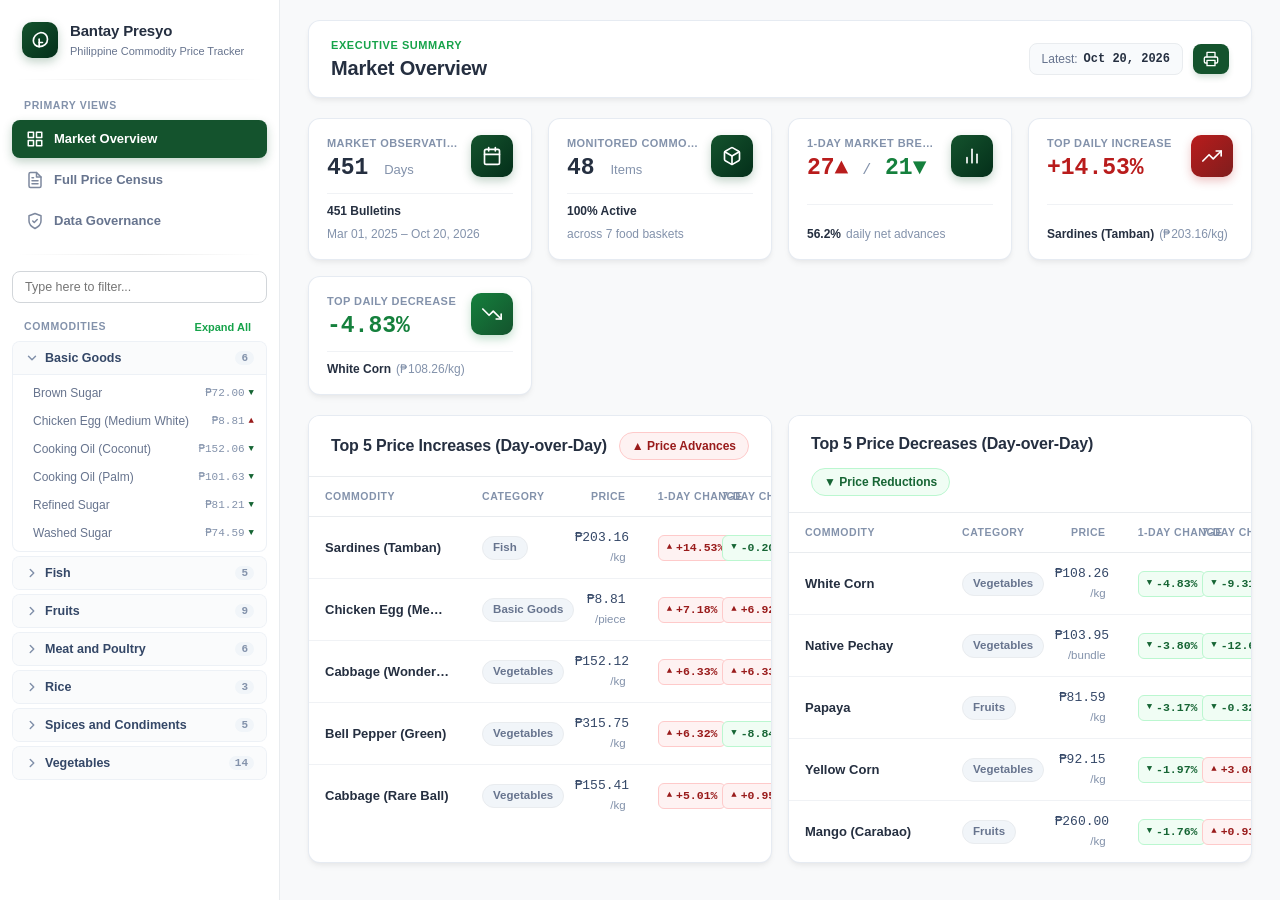
==== commit f86dd6fb: "style: remove eyebrows and subtitles from tables and charts" ====
--- a/public/index.html
+++ b/public/index.html
@@ -10,7 +10,7 @@
   <script src="https://cdn.plot.ly/plotly-2.35.2.min.js" charset="utf-8"></script>
 
   <!-- Modular Formal Stylesheet -->
-  <link rel="stylesheet" href="assets/css/dashboard.css?v=1792831215">
+  <link rel="stylesheet" href="assets/css/dashboard.css?v=1792832885">
 </head>
 <body>
   <div class="app-shell">
@@ -1545,7 +1545,6 @@
   <div class="card">
     <div class="card-header">
       <div class="card-title-group">
-        <span class="card-tag">Daily Price Inflation</span>
         <h2 class="card-title">Top 5 Price Increases (Day-over-Day)</h2>
       </div>
       <span class="status-pill status-pill-increase">▲ Price Advances</span>
@@ -1649,7 +1648,6 @@
   <div class="card">
     <div class="card-header">
       <div class="card-title-group">
-        <span class="card-tag">Daily Price Deflation</span>
         <h2 class="card-title">Top 5 Price Decreases (Day-over-Day)</h2>
       </div>
       <span class="status-pill status-pill-decrease">▼ Price Reductions</span>
@@ -1754,9 +1752,7 @@
 <div class="card">
   <div class="card-header">
     <div class="card-title-group">
-      <span class="card-tag">Macro Basket Analysis</span>
       <h2 class="card-title">Category Retail Price Indices (Base 100 = March 1, 2025)</h2>
-      <span class="card-subtitle">Equal-weighted aggregated daily index across 7 standardized food categories</span>
     </div>
   </div>
   <div class="card-body">
@@ -1955,9 +1951,7 @@
 <div class="card">
   <div class="card-header">
     <div class="card-title-group">
-      <span class="card-tag">Historical Price Velocity &amp; Smoothing</span>
       <h2 class="card-title" id="commodity-chart-title">Daily Prevailing Retail Price, 7-Day SMA &amp; 30-Day SMA</h2>
-      <span class="card-subtitle">Official DA-AMAS survey observations across NCR wet markets</span>
     </div>
     <div class="timeframe-pills" role="group" aria-label="Chart Timeframe">
       <button type="button" class="btn-timeframe" data-timeframe="1M">1M</button>
@@ -1979,11 +1973,7 @@
 <div class="card">
   <div class="card-header">
     <div class="card-title-group">
-      <span class="card-tag">Full Price Census</span>
       <h2 class="card-title">Comprehensive Retail Price Monitoring Panel</h2>
-      <span class="card-subtitle">
-        Active observation grid for all 48 monitored commodities in NCR wet markets · Click any row to open item detail
-      </span>
     </div>
     <div
       id="table-row-counter"
@@ -3824,7 +3814,7 @@
       </div>
       <hr class="kpi-card-divider">
       <div class="kpi-detail">
-        <span class="kpi-highlight">Official DA-AMAS</span>
+        <span class="kpi-highlight">Department of Agriculture price monitoring</span>
         <span class="kpi-context">Daily Price Index releases</span>
       </div>
     </div>
@@ -3879,11 +3869,7 @@
 <div class="card">
   <div class="card-header">
     <div class="card-title-group">
-      <span class="card-tag">Transparency &amp; Provenance</span>
       <h2 class="card-title">Data Governance, Verification &amp; Methodology Disclosure</h2>
-      <span class="card-subtitle">
-        Audited data lineage from raw Department of Agriculture AMAS PDF bulletins to DuckDB analytical views
-      </span>
     </div>
     <span class="status-pill status-pill-decrease">
       <svg viewBox="0 0 24 24" width="12" height="12" fill="none" stroke="currentColor" stroke-width="3" stroke-linecap="round" stroke-linejoin="round" style="display: inline-block; vertical-align: -1px; margin-right: 4px;" aria-hidden="true">
@@ -3896,8 +3882,7 @@
     <div class="methodology-text">
       <p>
         <strong>Data Lineage & Collection:</strong> All price observations in this dashboard originate from official
-        <em>Daily Price Index</em> PDF bulletins published by the Department of Agriculture Agribusiness and Marketing
-        Assistance Service (<a href="https://www.da.gov.ph/price-monitoring/" target="_blank" rel="noopener noreferrer">DA-AMAS</a>).
+        <em>Daily Price Index</em> PDF bulletins published by the <a href="https://www.da.gov.ph/price-monitoring/" target="_blank" rel="noopener noreferrer">Department of Agriculture price monitoring</a> portal.
         The extraction pipeline parses raw tabular bulletins into standardized business records covering retail prices
         across NCR wet markets.
       </p>
@@ -3926,7 +3911,7 @@
         <div class="footer-inner">
           <div>
             <strong>Philippine Commodity Price Tracker (Bantay Presyo)</strong> · Automated Public Research Architecture.<br>
-            Data sourced directly from official Department of Agriculture AMAS Daily Price Index bulletins.
+            Data sourced directly from official Department of Agriculture price monitoring Daily Price Index bulletins.
           </div>
           <div>
             Engine: <strong>DuckDB Embedded Columnar OLAP</strong> + <strong>Jinja2 SSG</strong> + <strong>Plotly.js</strong><br>
@@ -3938,8 +3923,8 @@
   </div>
 
   <!-- Modular Precomputed Data Payload & Interactive Controller -->
-  <script src="assets/data/commodities.js?v=1792831215"></script>
-  <script src="assets/js/dashboard.js?v=1792831215"></script>
+  <script src="assets/data/commodities.js?v=1792832885"></script>
+  <script src="assets/js/dashboard.js?v=1792832885"></script>
 
   
 
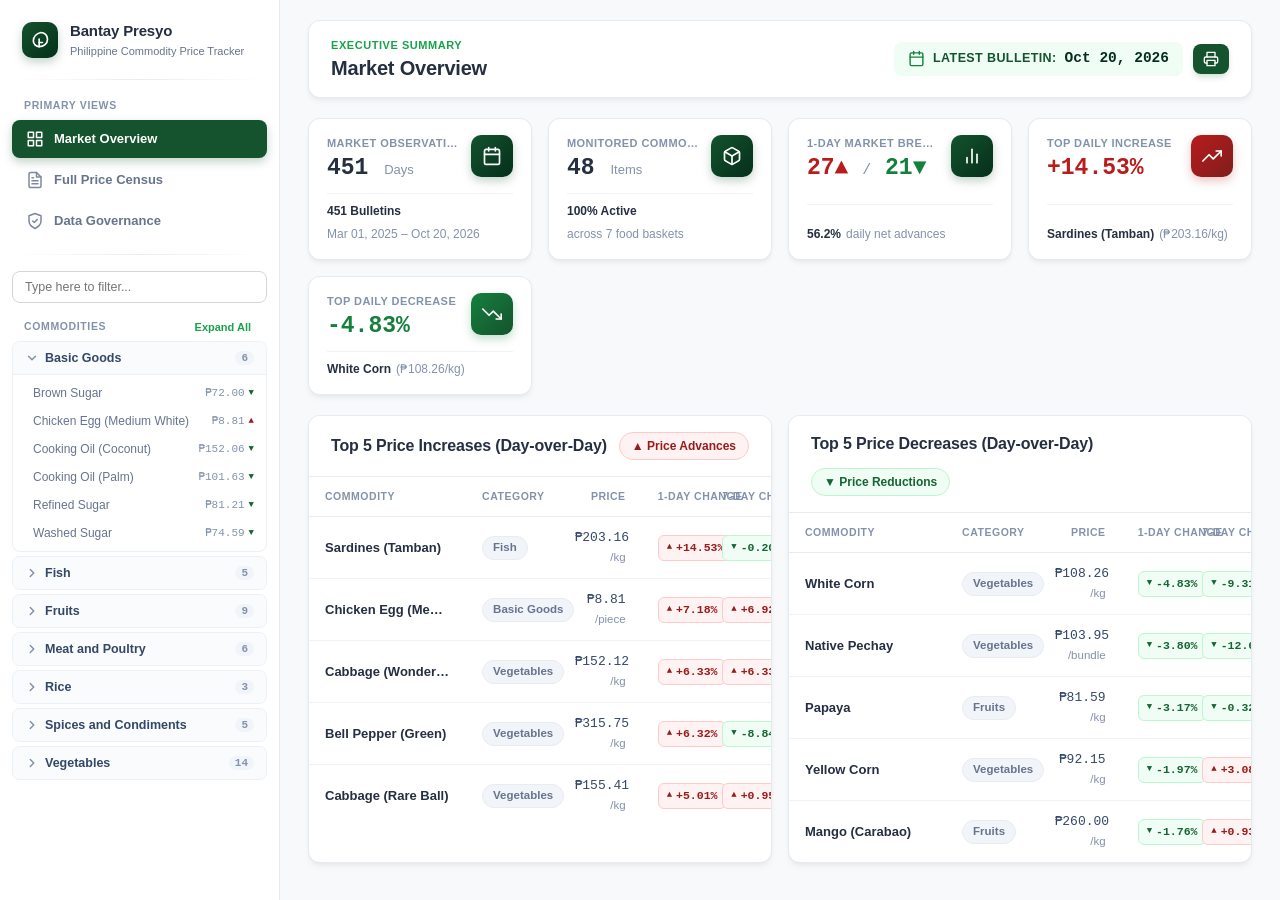
==== commit 0c08d4ee: "style(navbar): emphasize latest bulletin date badge" ====
--- a/public/index.html
+++ b/public/index.html
@@ -10,7 +10,7 @@
   <script src="https://cdn.plot.ly/plotly-2.35.2.min.js" charset="utf-8"></script>
 
   <!-- Modular Formal Stylesheet -->
-  <link rel="stylesheet" href="assets/css/dashboard.css?v=1792832885">
+  <link rel="stylesheet" href="assets/css/dashboard.css?v=1792833417">
 </head>
 <body>
   <div class="app-shell">
@@ -1381,8 +1381,14 @@
         </select>
       </div>
 
-      <div class="navbar-date-badge">
-        <span class="date-lbl">Latest:</span>
+      <div class="navbar-date-badge" title="Latest available DA AMAS bulletin">
+        <svg class="bulletin-icon" viewBox="0 0 24 24" width="15" height="15" fill="none" stroke="currentColor" stroke-width="2" stroke-linecap="round" stroke-linejoin="round" aria-hidden="true">
+          <rect x="3" y="4" width="18" height="18" rx="2" ry="2"></rect>
+          <line x1="16" y1="2" x2="16" y2="6"></line>
+          <line x1="8" y1="2" x2="8" y2="6"></line>
+          <line x1="3" y1="10" x2="21" y2="10"></line>
+        </svg>
+        <span class="date-lbl">Latest Bulletin:</span>
         <strong class="date-val">Oct 20, 2026</strong>
       </div>
 
@@ -3923,8 +3929,8 @@
   </div>
 
   <!-- Modular Precomputed Data Payload & Interactive Controller -->
-  <script src="assets/data/commodities.js?v=1792832885"></script>
-  <script src="assets/js/dashboard.js?v=1792832885"></script>
+  <script src="assets/data/commodities.js?v=1792833417"></script>
+  <script src="assets/js/dashboard.js?v=1792833417"></script>
 
   
 
--- a/public/assets/css/dashboard.css
+++ b/public/assets/css/dashboard.css
@@ -610,22 +610,45 @@
 }
 
 .navbar-date-badge {
-  background-color: #f8fafc;
-  border: 1px solid var(--border-color);
-  padding: 6px 12px;
+  background-color: #f0fdf4;
+  border: none;
+  padding: 6px 14px;
   border-radius: 8px;
-  font-size: 12px;
-  color: var(--text-secondary);
-  display: flex;
-  align-items: center;
-  gap: 6px;
+  font-size: 14px;
+  color: var(--da-green-800);
+  display: flex;
+  align-items: center;
+  gap: 8px;
   white-space: nowrap;
+  box-shadow: none;
+  transition: all 0.15s ease;
+}
+
+.navbar-date-badge:hover {
+  background-color: #ecfdf5;
+}
+
+.navbar-date-badge .bulletin-icon {
+  color: var(--da-green-700);
+  flex-shrink: 0;
+  width: 17px;
+  height: 17px;
+}
+
+.navbar-date-badge .date-lbl {
+  font-weight: 600;
+  color: var(--da-green-800);
+  text-transform: uppercase;
+  letter-spacing: 0.4px;
+  font-size: 12.5px;
 }
 
 .navbar-date-badge .date-val {
-  color: var(--text-heading);
+  color: var(--da-green-950);
   font-family: var(--font-mono);
   font-variant-numeric: tabular-nums;
+  font-weight: 700;
+  font-size: 14.5px;
 }
 
 .btn-navbar-action {
